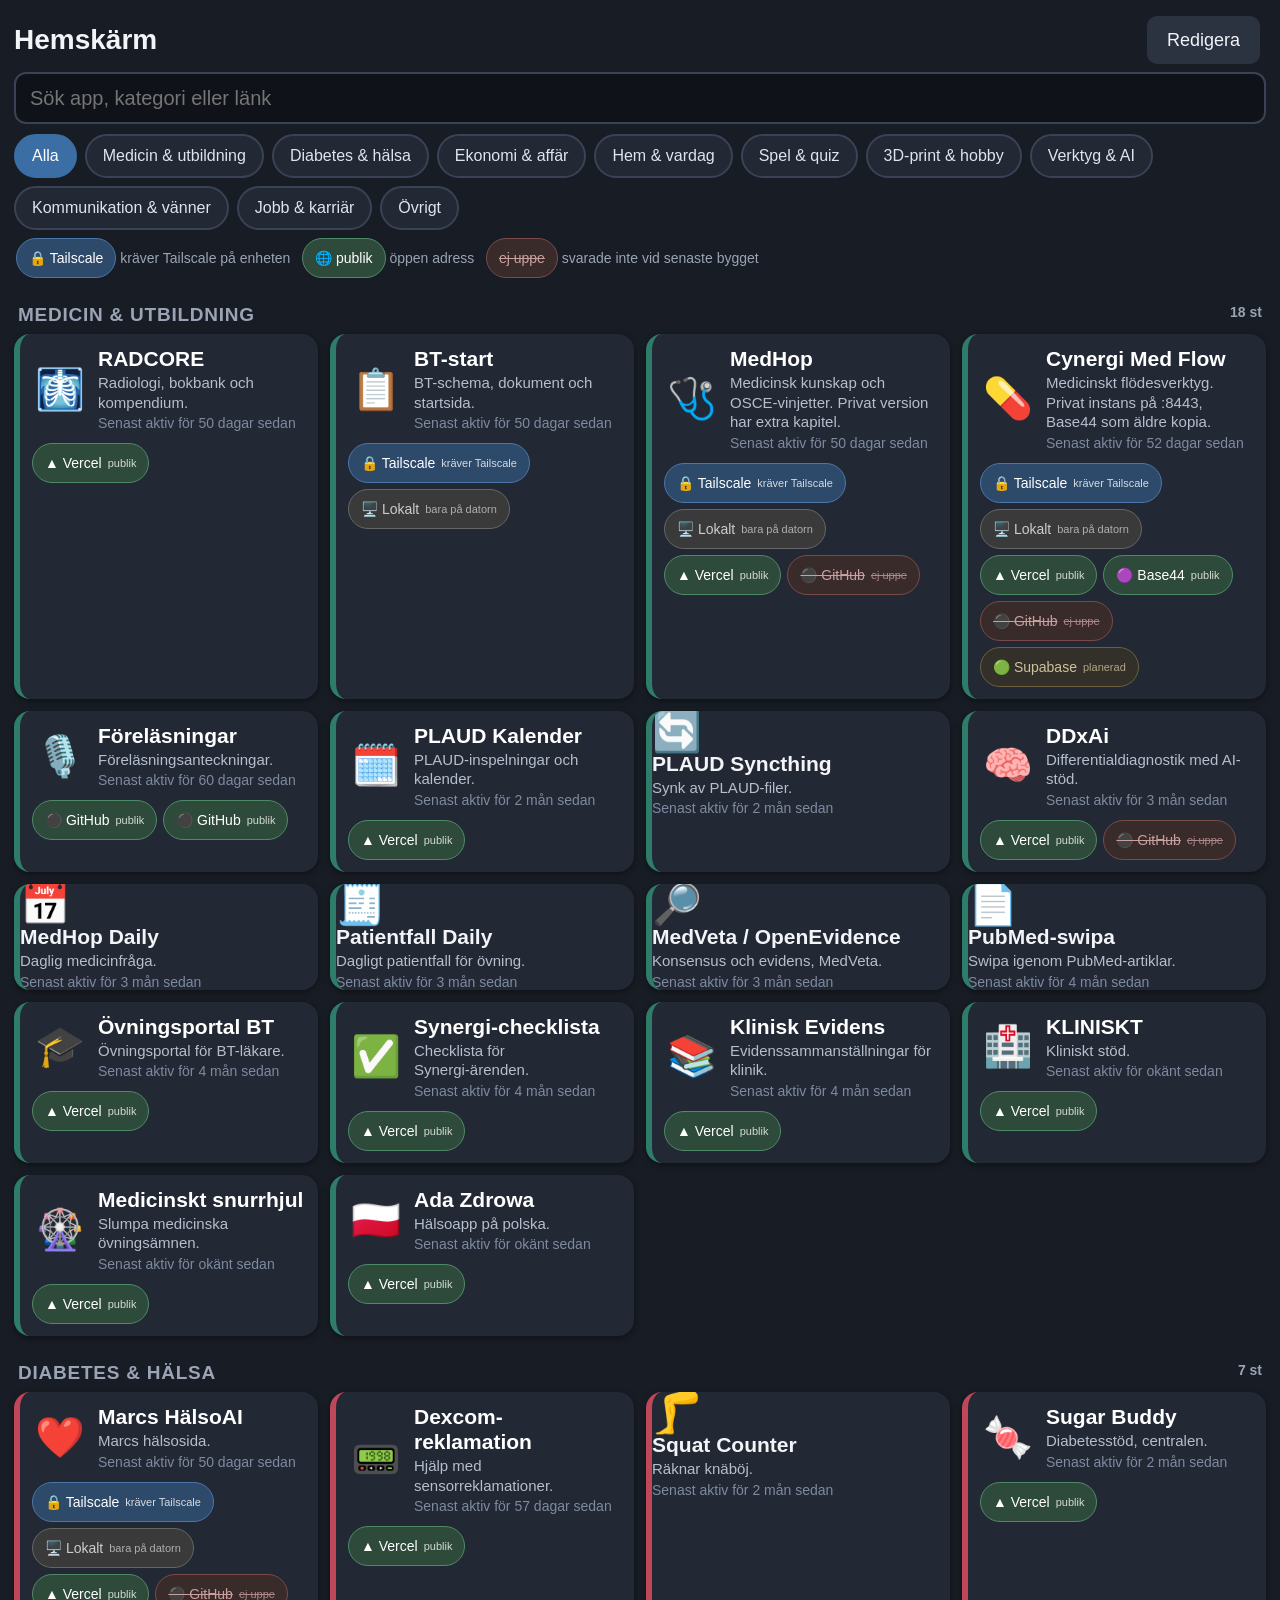
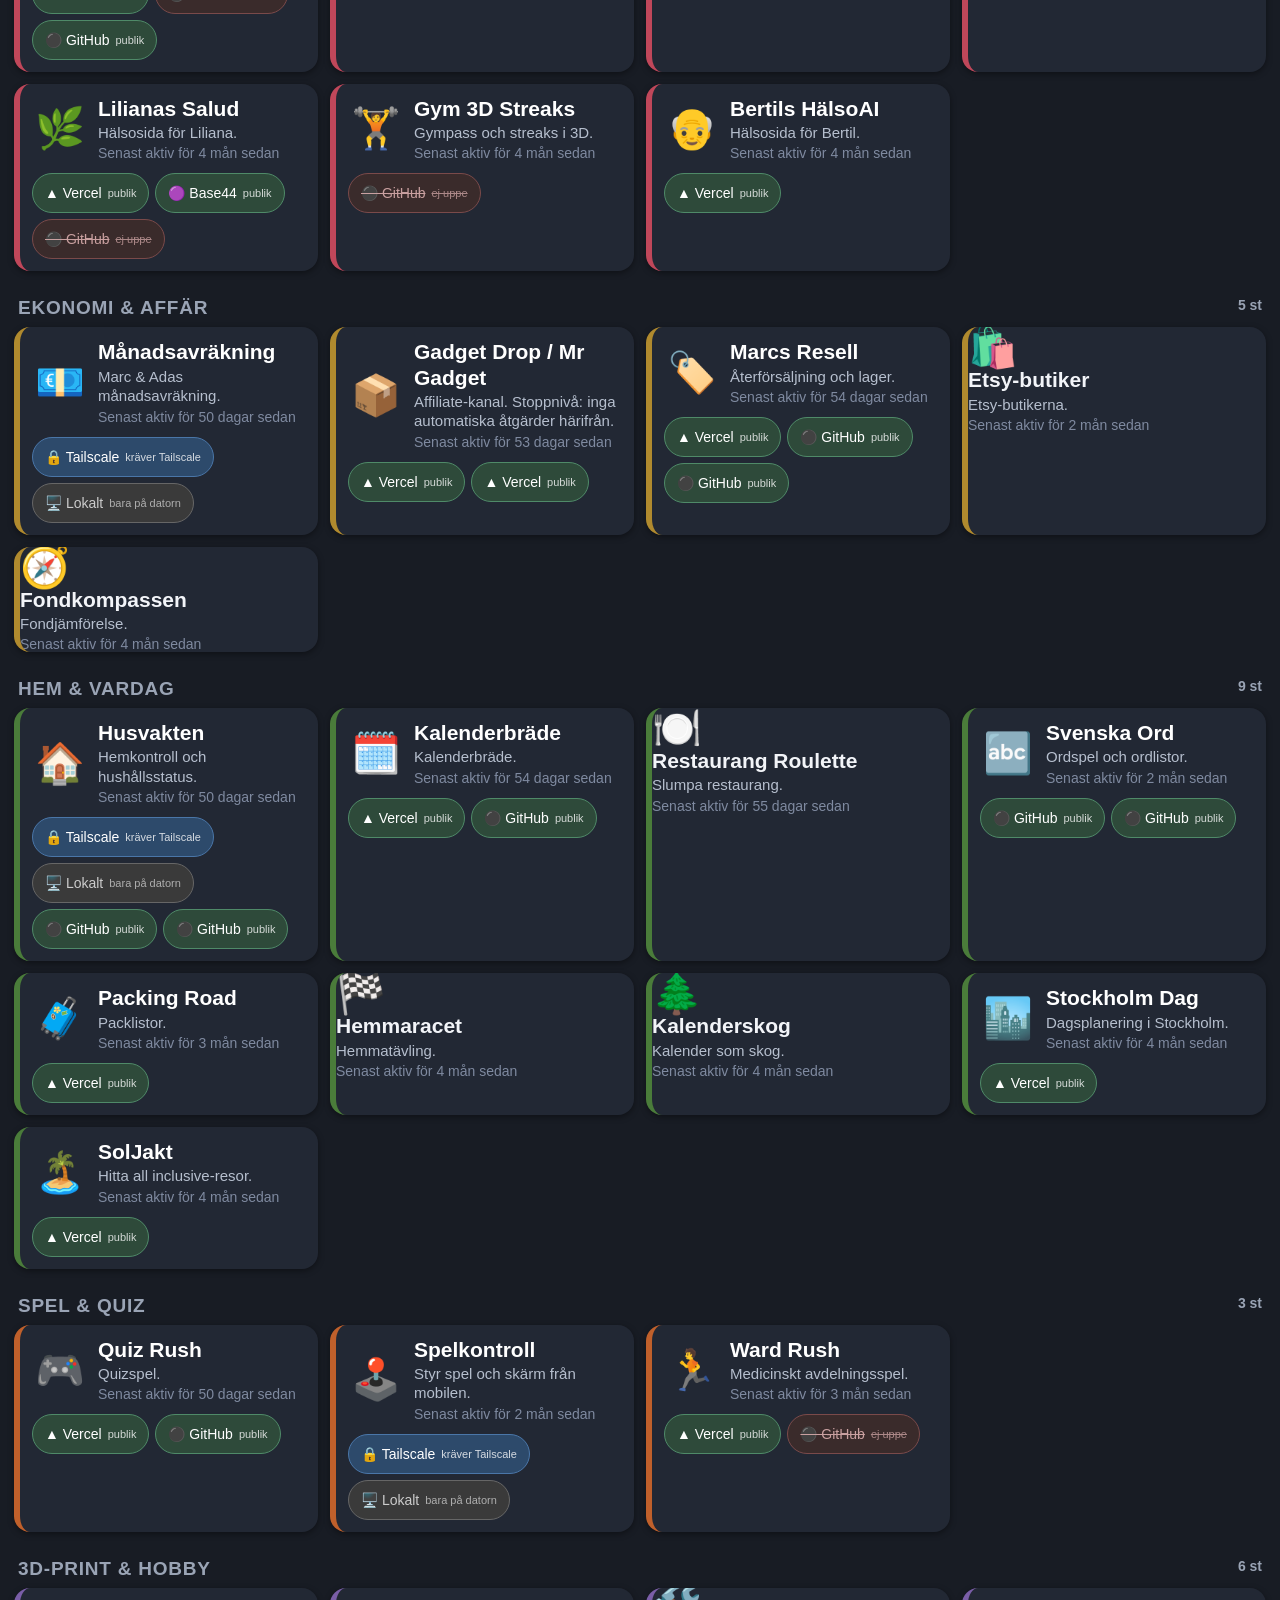
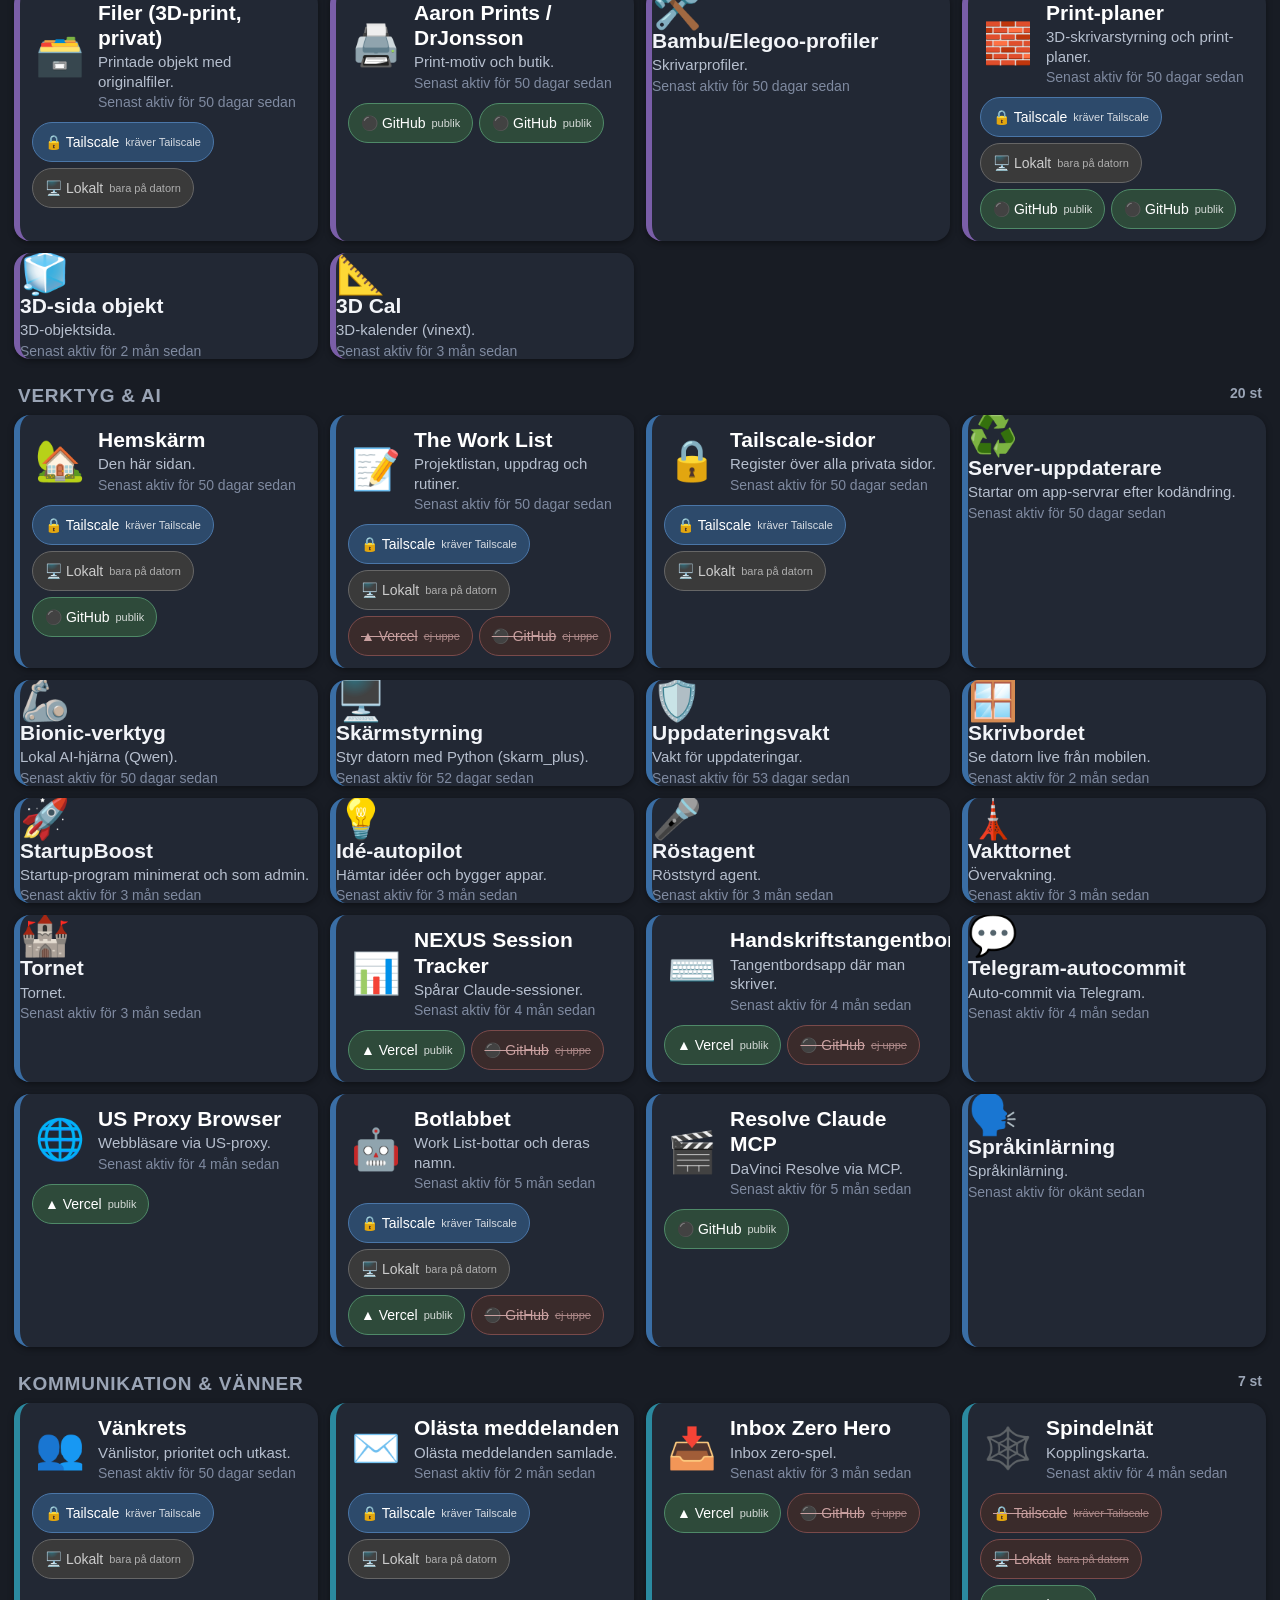
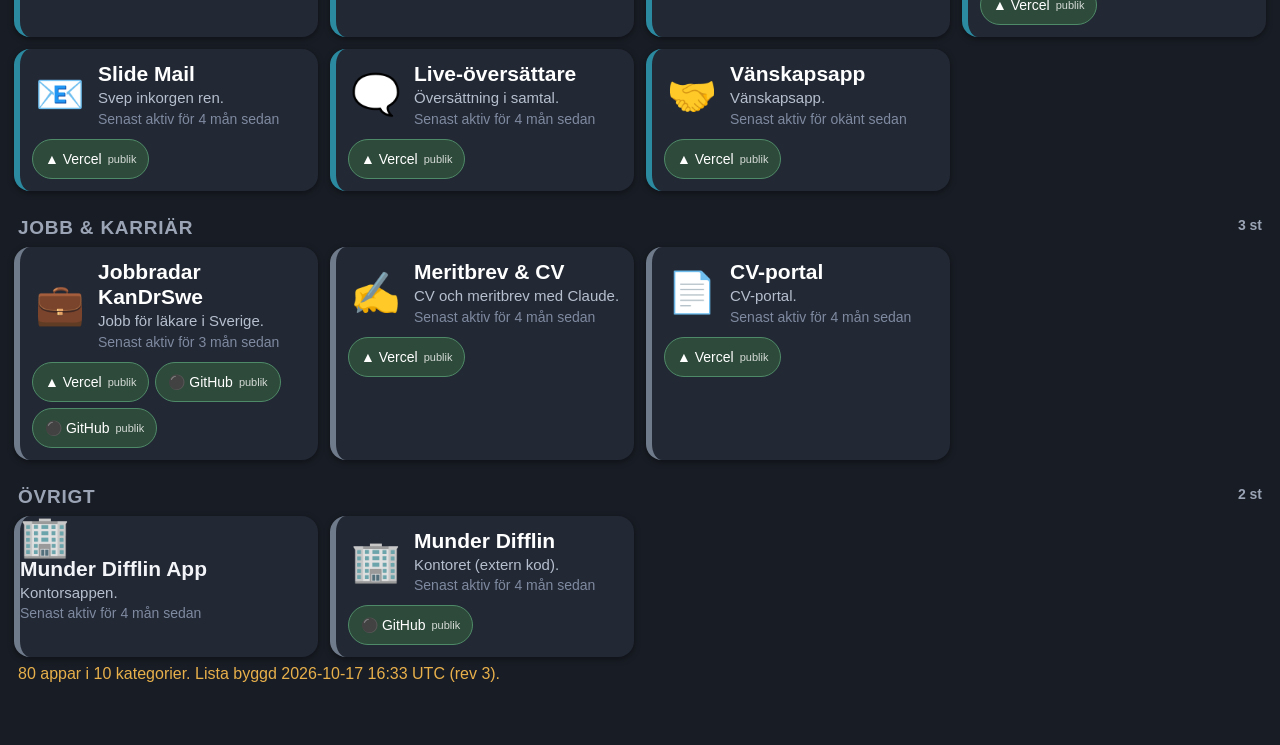
==== index.html @ 3b4d803b "Hemskarm: alla appar i kategorier, Senast anvanda, lankchips, generator tools/bygg-apps.mjs Co-Autho" ====
<!DOCTYPE html>
<html lang="sv">
<head>
<meta charset="utf-8">
<title>Hemskärm</title>
<meta name="viewport" content="width=device-width, initial-scale=1">
<meta name="apple-mobile-web-app-capable" content="yes">
<meta name="mobile-web-app-capable" content="yes">
<meta name="apple-mobile-web-app-status-bar-style" content="black">
<meta name="apple-mobile-web-app-title" content="Hemskärm">
<meta name="robots" content="noindex,nofollow">
<link rel="apple-touch-icon" href="apple-touch-icon.png">
<link rel="icon" href="apple-touch-icon.png">
<link rel="stylesheet" href="style.css?v=3">
</head>
<body>
<noscript><p class="msg">JavaScript krävs.</p></noscript>

<div id="home" class="vy">
  <div class="topp">
    <h1 id="rubrik">Hemskärm</h1>
    <a href="#" id="editbtn" class="liten">Redigera</a>
  </div>
  <div class="verktyg">
    <input id="sok" type="search" placeholder="Sök app, kategori eller länk" autocomplete="off" autocapitalize="off" autocorrect="off">
    <div id="filter" class="filter"></div>
    <p class="forklaring"><span class="chip ts">🔒 Tailscale</span> kräver Tailscale på enheten &nbsp; <span class="chip pub">🌐 publik</span> öppen adress &nbsp; <span class="chip dod">ej uppe</span> svarade inte vid senaste bygget</p>
  </div>
  <div id="grid"></div>
  <p id="stampel" class="msg"></p>
</div>

<div id="edit" class="vy" style="display:none">
  <div class="topp">
    <h1>Redigera</h1>
    <a href="#" id="donebtn" class="liten">Klar</a>
  </div>
  <p class="msg">Dina ändringar läggs ovanpå den genererade listan och försvinner inte när listan byggs om. Spara permanent: Visa JSON och skicka till Boss (apps.manuell.json).</p>
  <div id="editlist"></div>
  <div class="rad">
    <a href="#" id="addbtn" class="liten">+ Lägg till</a>
    <a href="#" id="exportbtn" class="liten">Visa JSON</a>
    <a href="#" id="resetbtn" class="liten">Återställ mina ändringar</a>
    <a href="#" id="logoutbtn" class="liten">Logga ut</a>
  </div>
  <textarea id="jsonbox" rows="10" style="display:none" readonly></textarea>
</div>

<script src="js/config.js?v=1"></script>
<script src="js/app.js?v=3"></script>
</body>
</html>
---- style.css ----
:root{color-scheme:dark}
html,body{margin:0;padding:0}
body{font-family:-apple-system,"Helvetica Neue",Helvetica,Arial,sans-serif;background:#181c24;color:#f2f4f8;-webkit-text-size-adjust:100%;-webkit-tap-highlight-color:rgba(255,255,255,.2)}
*{box-sizing:border-box}
.vy{padding:12px 14px 48px;max-width:1280px;margin:0 auto}
h1{font-size:28px;margin:8px 0;font-weight:bold}
.topp{display:flex;align-items:center;justify-content:space-between;gap:12px}
.liten{display:inline-flex;align-items:center;justify-content:center;min-height:48px;padding:0 20px;margin:4px 6px 4px 0;background:#2b3240;color:#f2f4f8;border-radius:10px;text-decoration:none;font-size:18px}
.rad{margin:16px 0}
.verktyg{margin:4px 0 8px}
#sok{display:block;width:100%;min-height:52px;font-size:20px;padding:8px 14px;border:2px solid #3a4356;border-radius:12px;background:#0f1218;color:#f2f4f8;-webkit-appearance:none;appearance:none}
.filter{display:flex;flex-wrap:wrap;gap:8px;margin:10px 0 6px}
.fknapp{min-height:44px;padding:0 16px;border-radius:22px;border:2px solid #3a4356;background:#222834;color:#dfe5ee;font-size:16px}
.fknapp.pa{background:#3a6ea5;border-color:#3a6ea5;color:#fff}
.forklaring{font-size:14px;color:#9aa4b5;margin:8px 2px}
h2{display:flex;justify-content:space-between;font-size:19px;margin:26px 4px 8px;color:#9aa4b5;text-transform:uppercase;letter-spacing:.04em}
h2 small{font-size:14px;text-transform:none;letter-spacing:0}
h2.ny{color:#e8b04b}
.rutnat{display:grid;grid-template-columns:repeat(auto-fill,minmax(300px,1fr));gap:12px}
.kort{display:flex;flex-direction:column;background:#222834;border-radius:16px;border-left:6px solid var(--c,#3a6ea5);box-shadow:0 2px 6px rgba(0,0,0,.4);overflow:hidden}
.kort a.hu{display:flex;align-items:center;gap:12px;min-height:88px;padding:12px 14px;color:#fff;text-decoration:none}
.kort a.hu:active{background:#2e3646}
.kort .ic{font-size:40px;line-height:1;flex:0 0 52px;text-align:center}
.kort .tx{flex:1;min-width:0}
.kort .nm{display:block;font-size:21px;font-weight:bold;line-height:1.2}
.kort .bs{display:block;font-size:15px;color:#b6bfce;margin-top:2px;line-height:1.3}
.kort .tid{display:block;font-size:14px;color:#e8b04b;margin-top:3px}
.kort.gammal .tid{color:#7f8aa0}
.kort.utan a.hu{opacity:.75}
.chips{display:flex;flex-wrap:wrap;gap:6px;padding:0 12px 12px}
.chip{display:inline-flex;align-items:center;min-height:40px;padding:0 12px;border-radius:20px;font-size:14px;text-decoration:none;color:#fff;border:1px solid transparent;white-space:nowrap}
.chip.ts{background:#2d4a6b;border-color:#4a76a8}
.chip.pub{background:#2e4a3a;border-color:#4f8a68}
.chip.lok{background:#3a3a3a;border-color:#666;color:#ccc}
.chip.dod{background:#3a2b2b;border-color:#7a4a4a;color:#c9a0a0;text-decoration:line-through}
.chip.plan{background:#33302a;border-color:#6b6040;color:#cfc29a;pointer-events:none}
.chip small{font-size:11px;margin-left:6px;opacity:.8;text-decoration:none;display:inline-block}
.msg{min-height:24px;color:#e8b04b;font-size:16px;margin:8px 4px}
.ed{background:#222834;border-radius:12px;padding:10px;margin:8px 0;display:flex;flex-wrap:wrap;gap:8px;align-items:center}
.ed input[type=text],.ed input[type=url],.ed select{min-height:48px;font-size:16px;padding:4px 8px;border:2px solid #3a4356;border-radius:8px;background:#0f1218;color:#f2f4f8;min-width:0}
.ed .f1{flex:2 1 160px}.ed .f2{flex:0 0 64px;text-align:center}.ed .f3{flex:3 1 220px}.ed .f4{flex:1 1 150px}
.ed label{display:inline-flex;align-items:center;gap:6px;font-size:16px;min-height:48px}
.ed .liten{margin:0}.ed .del{background:#7a2c2c}
textarea{display:block;width:100%;font-size:13px;font-family:Menlo,Consolas,monospace;margin-top:10px;background:#0f1218;color:#f2f4f8;border:2px solid #3a4356;border-radius:10px;padding:8px}
@media (max-width:520px){.rutnat{grid-template-columns:1fr}.kort .nm{font-size:20px}h1{font-size:24px}}
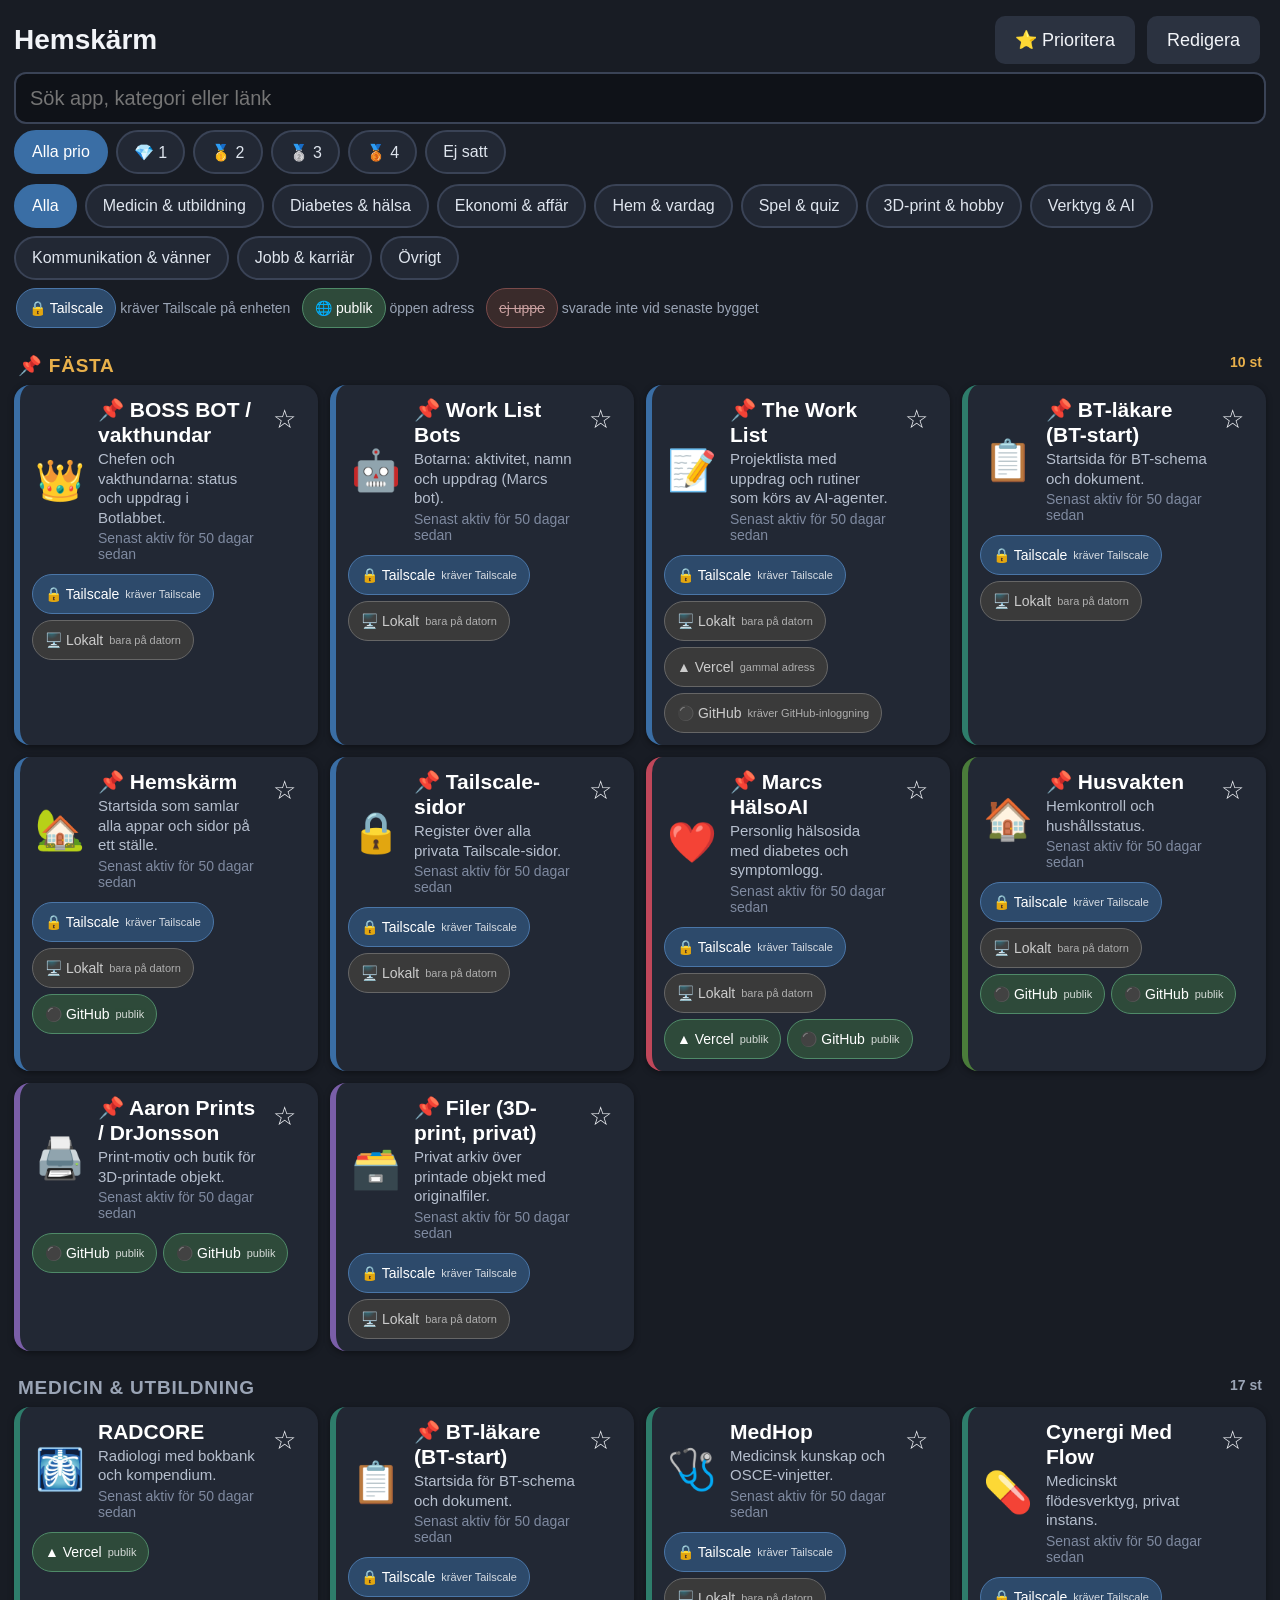
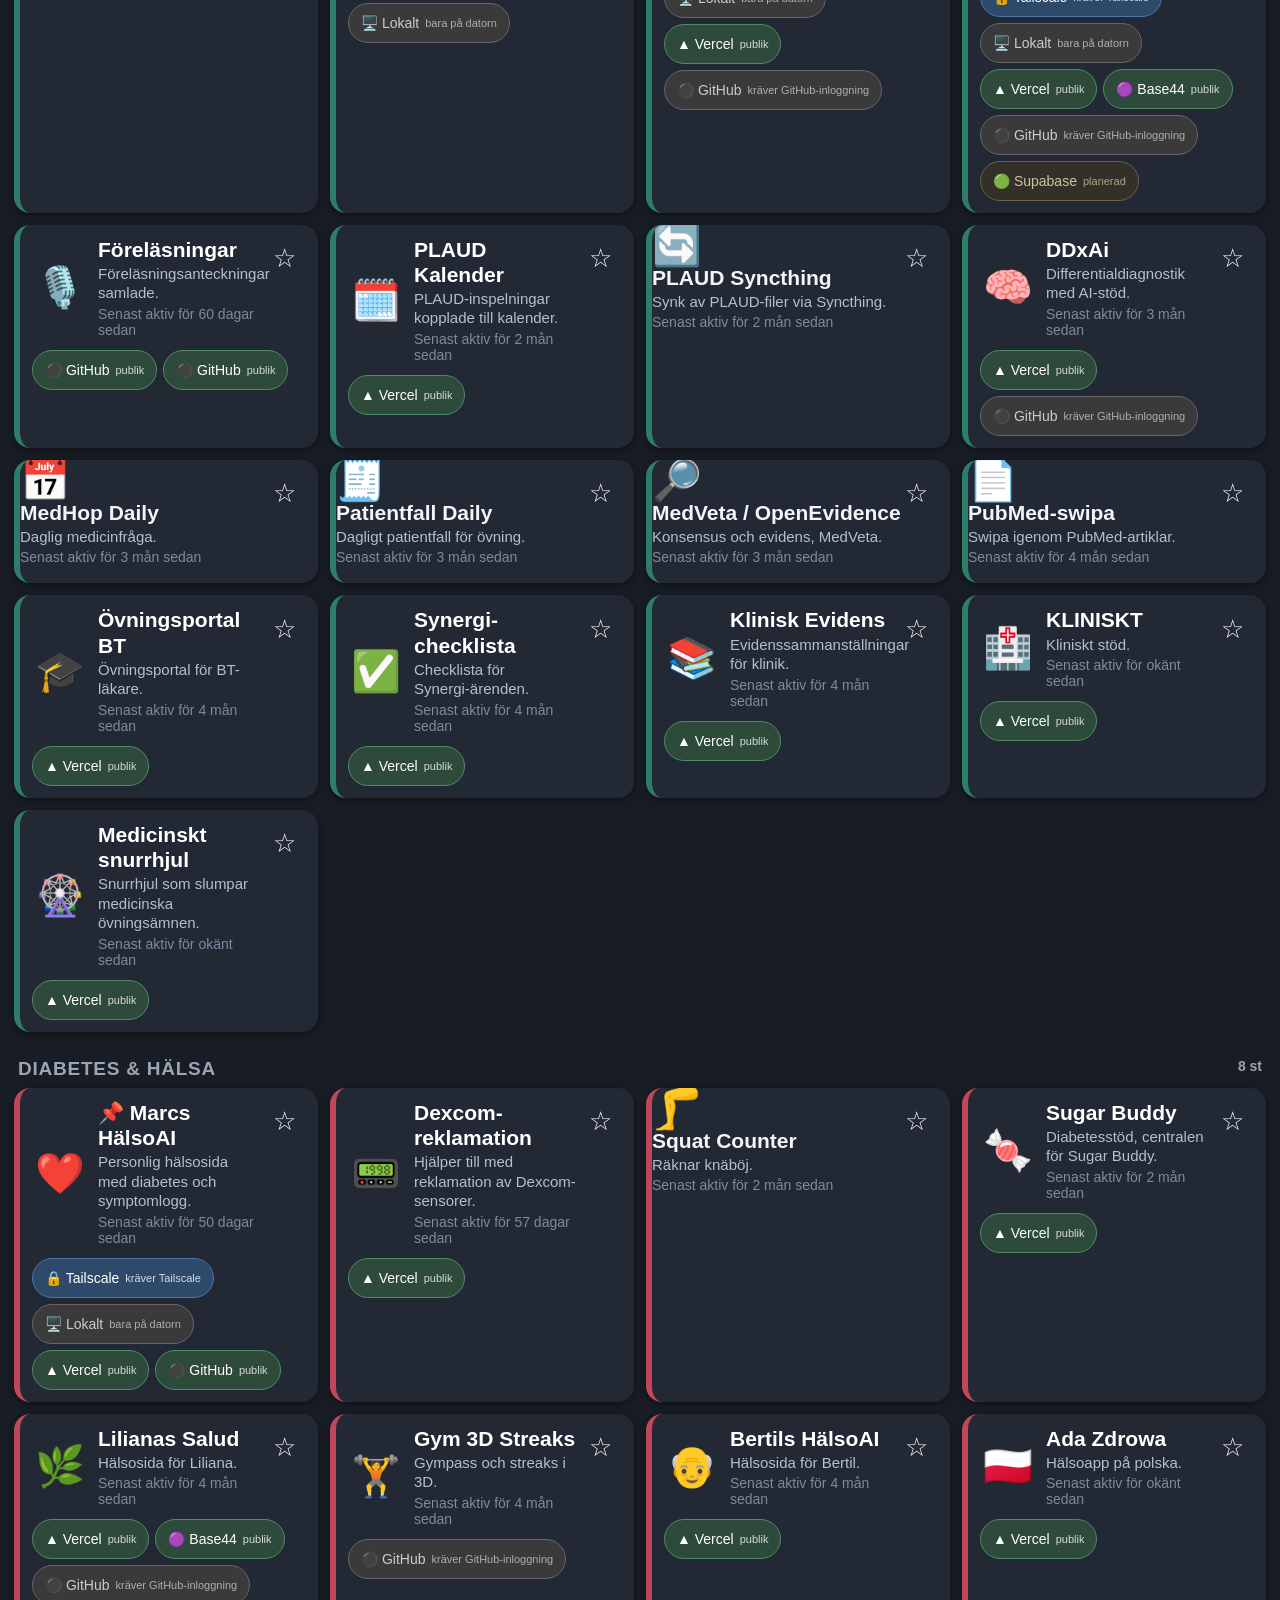
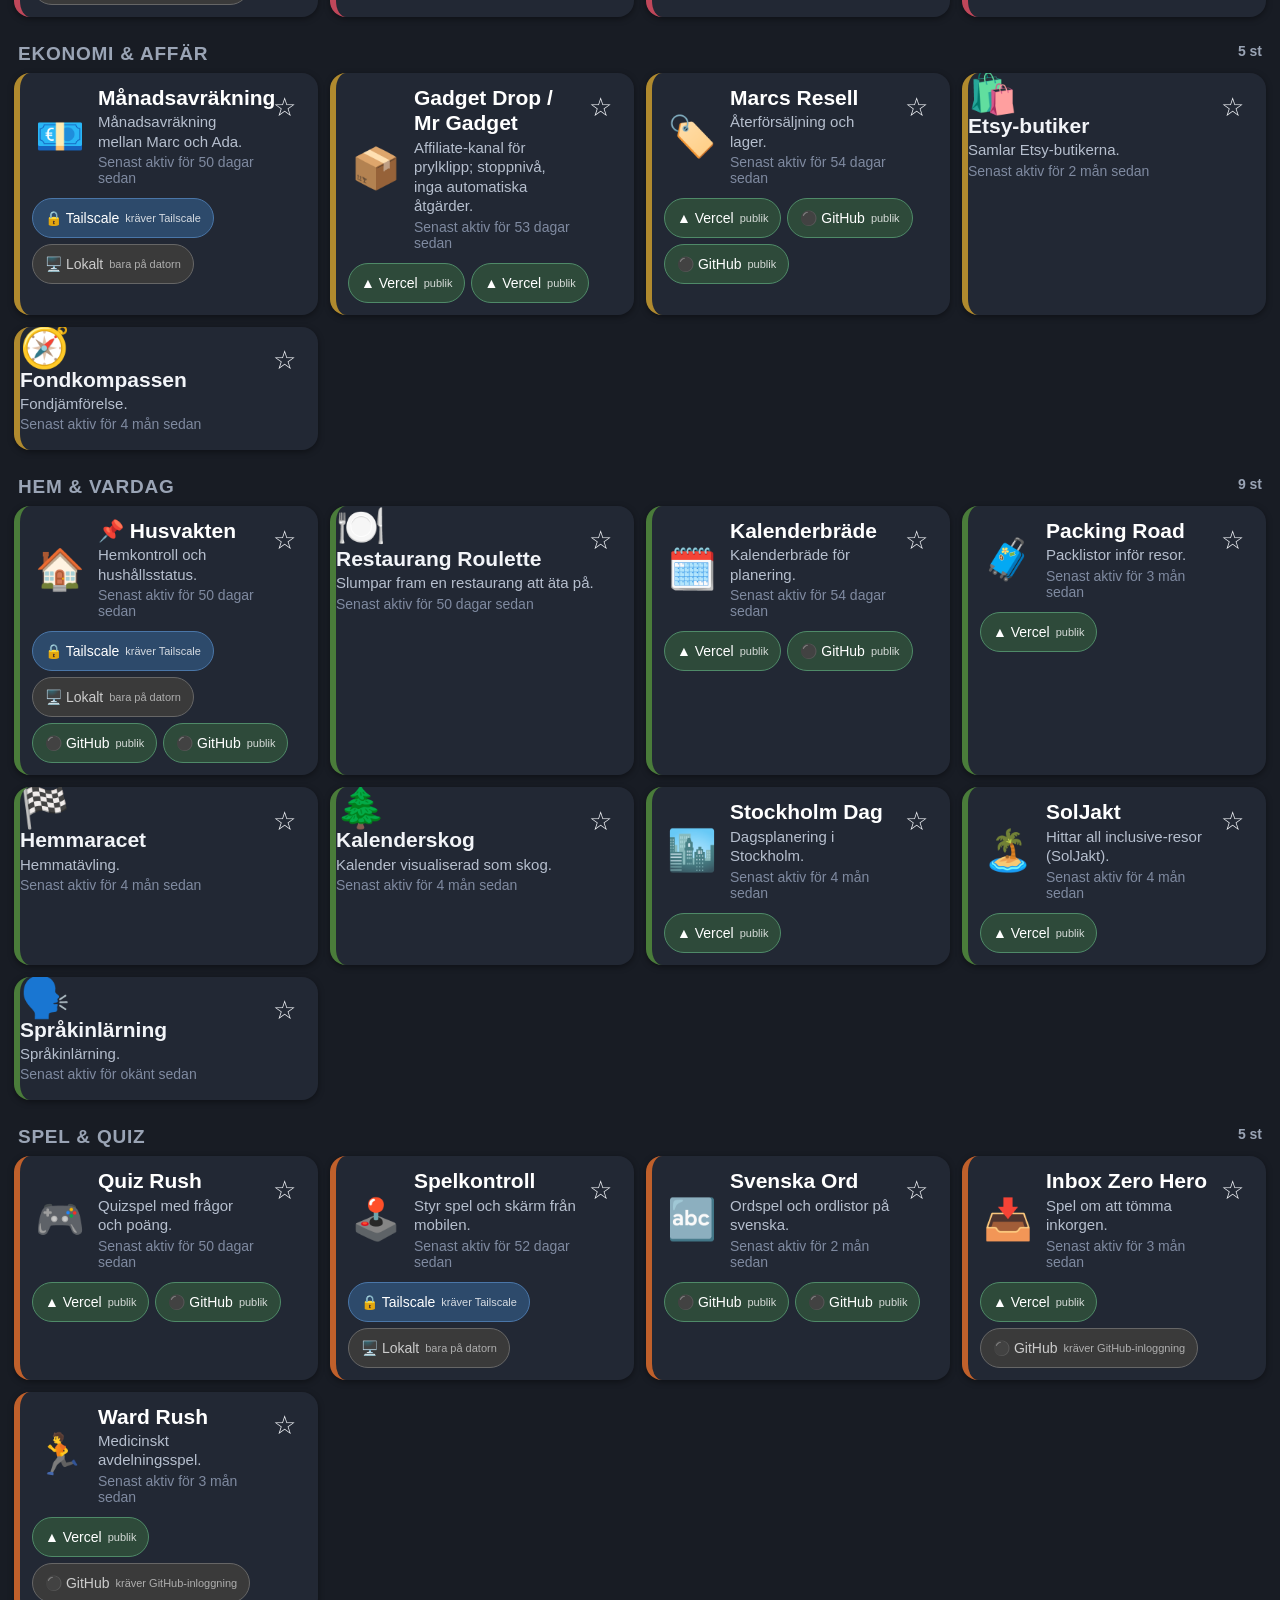
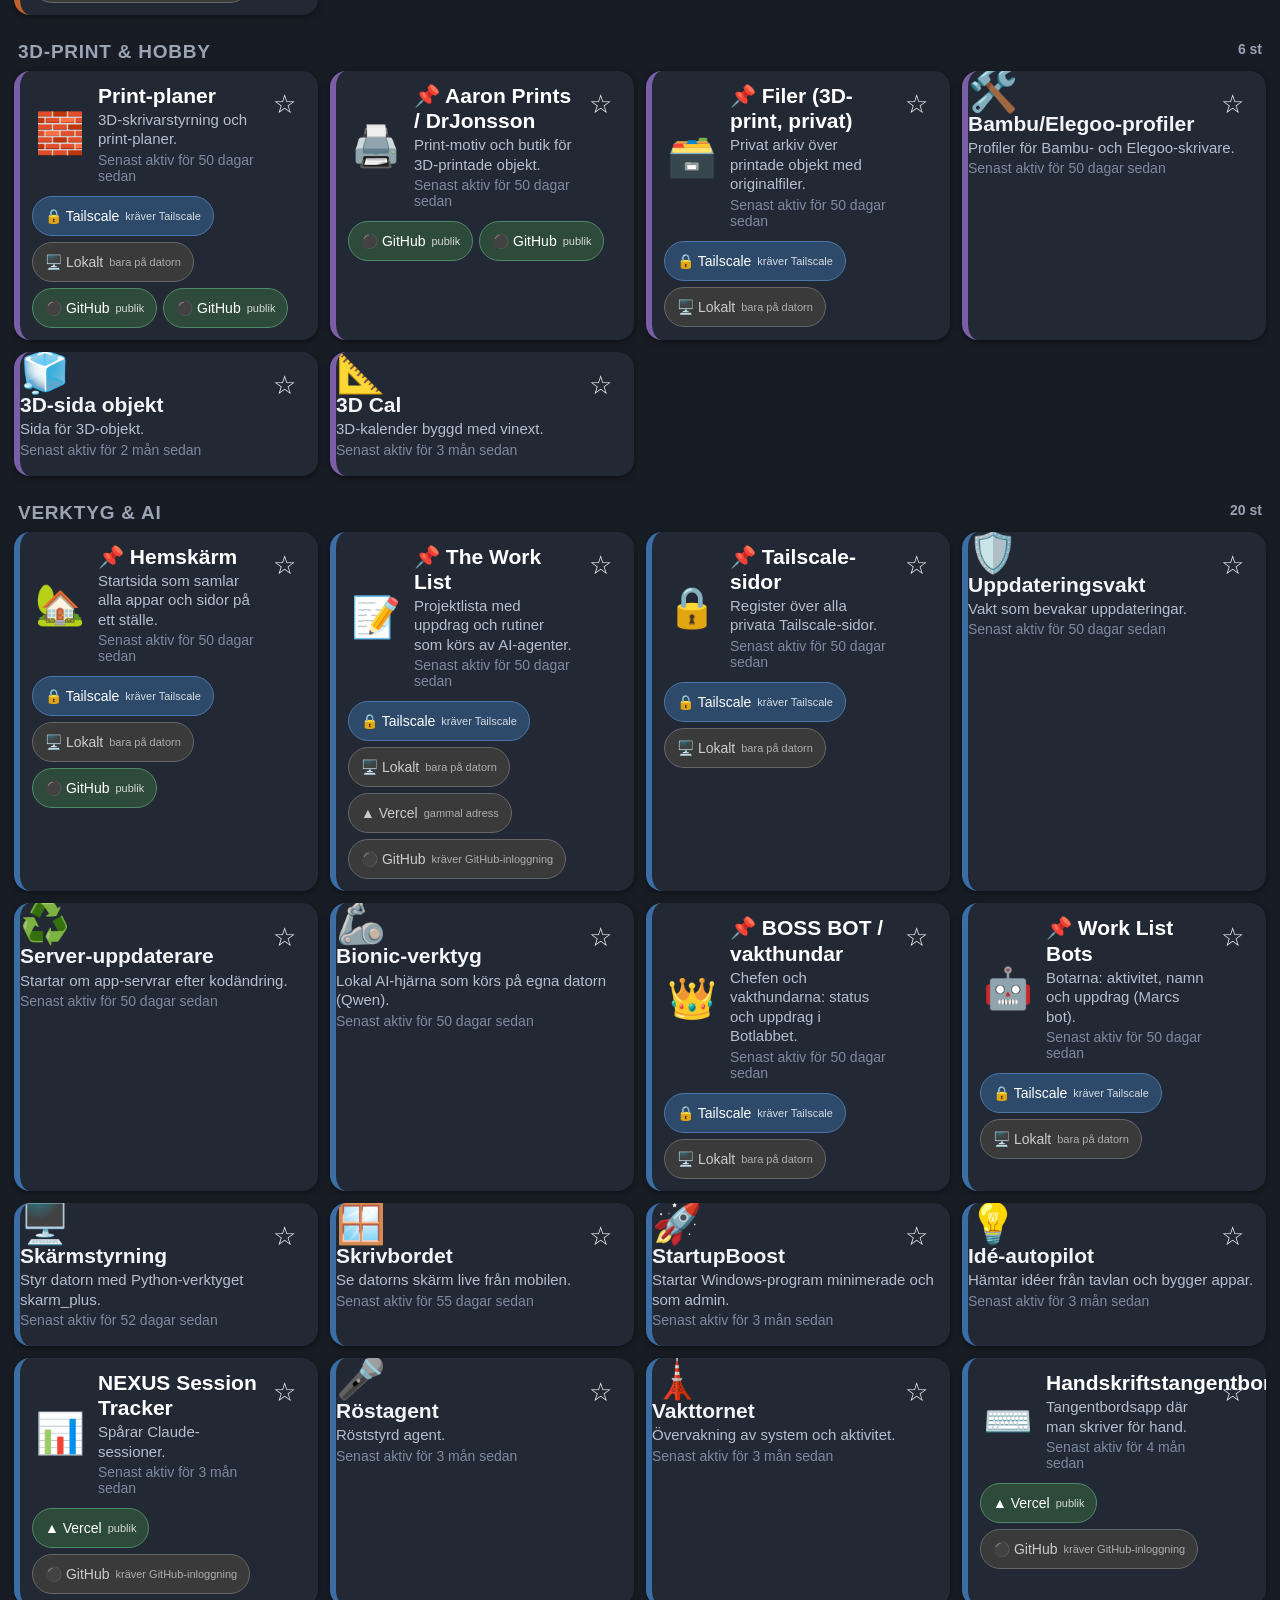
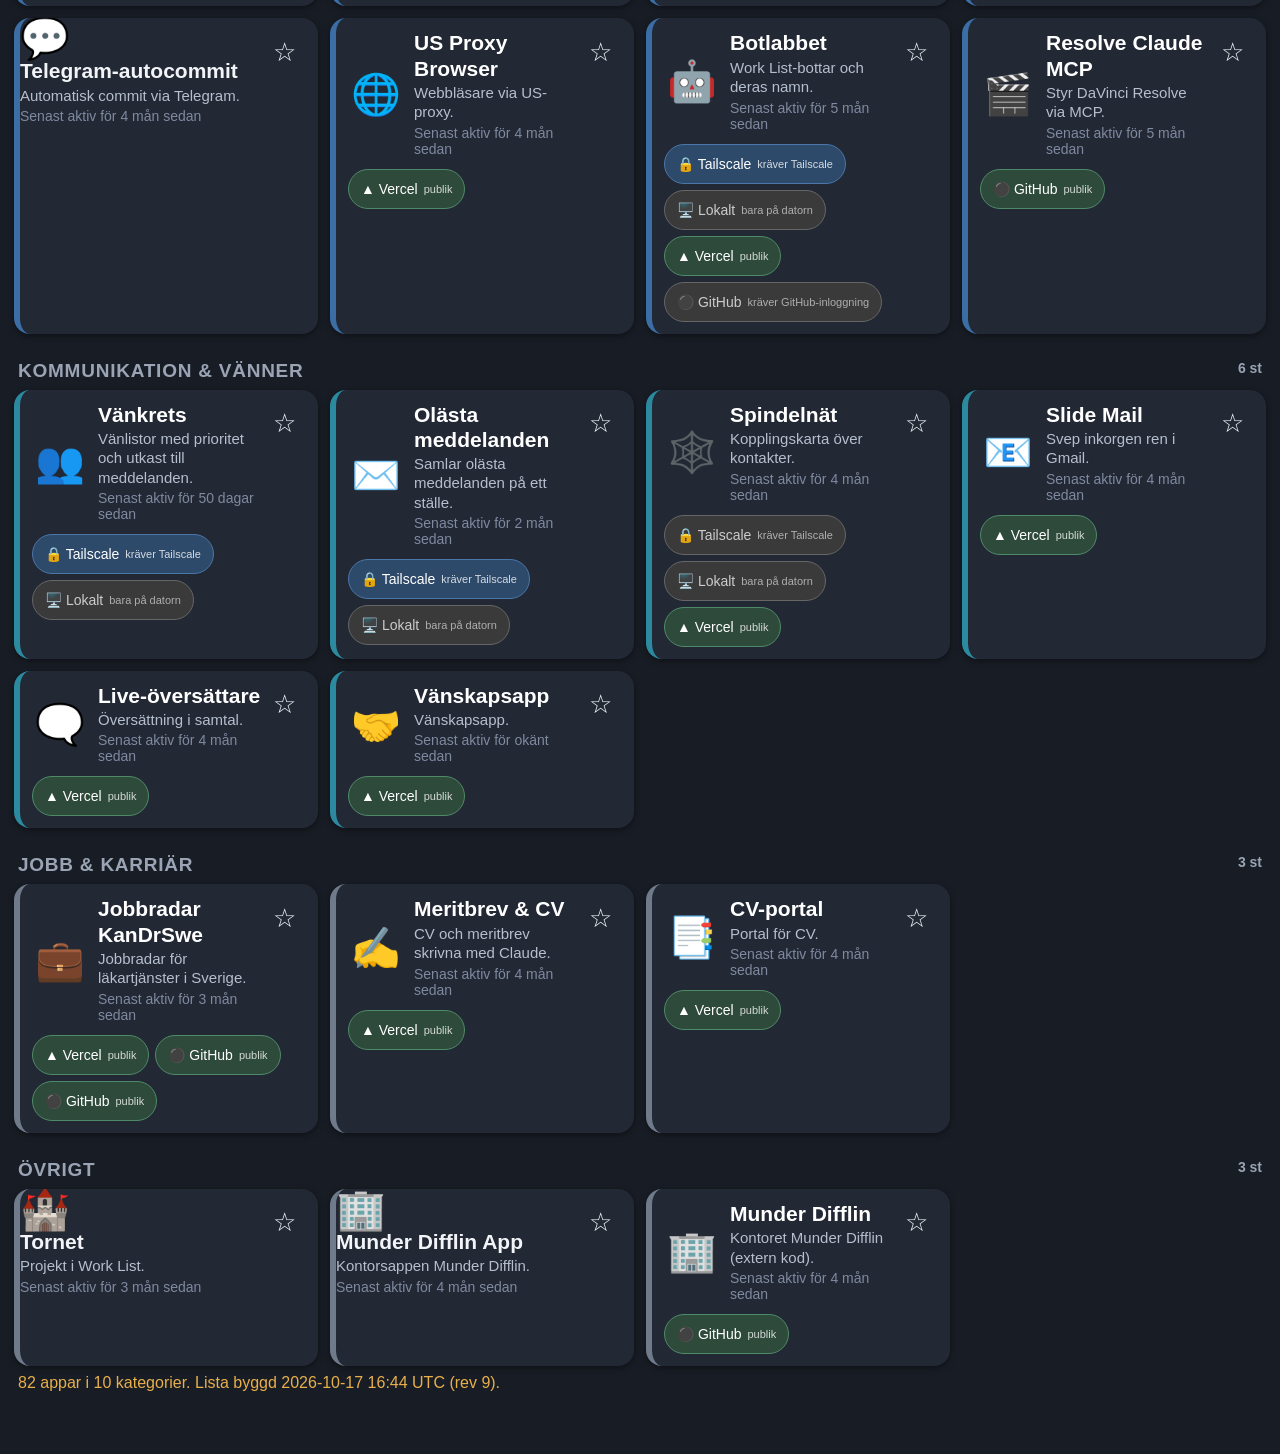
==== commit 3c3179a6: "Hemskarm: prio 1-4 (server-API, Prioritera-vy, filter, prio-meny), redigering ordning/lankar, Work L" ====
--- a/index.html
+++ b/index.html
@@ -12,6 +12,31 @@
 <link rel="apple-touch-icon" href="apple-touch-icon.png">
 <link rel="icon" href="apple-touch-icon.png">
 <link rel="stylesheet" href="style.css?v=3">
+<style>
+.topp .kn{display:flex;gap:6px;flex-wrap:wrap;justify-content:flex-end}
+.pfilter{display:flex;flex-wrap:wrap;gap:8px;margin:6px 0}
+.pb{display:inline-flex;align-items:center;justify-content:center;min-width:56px;min-height:56px;margin:0;padding:0 6px;border:0;border-radius:12px;background:#2b3240;color:#f2f4f8;font-size:26px;cursor:pointer;-webkit-appearance:none;appearance:none}
+.kort .hu{position:relative}
+.kort .pb{flex:0 0 56px;margin-right:10px;margin-top:10px;align-self:flex-start;position:absolute;right:0;top:0;background:transparent;font-size:24px;min-width:56px}
+.kort .hu .tx{padding-right:44px}
+.pcount{display:flex;flex-wrap:wrap;gap:10px;margin:6px 0 10px;font-size:17px}
+.pcount span{background:#222834;border-radius:20px;padding:8px 14px}
+.prad{display:flex;flex-wrap:wrap;align-items:center;gap:8px;background:#222834;border-radius:14px;padding:10px 12px;margin:8px 0}
+.prad .pn{flex:1 1 220px;min-width:0;font-size:20px;font-weight:bold}
+.prad .pn small{display:block;font-size:13px;font-weight:normal;color:#9aa4b5}
+.prad .pk{display:flex;gap:6px;flex-wrap:wrap}
+.prad .pb{min-width:64px;min-height:64px;font-size:24px}
+.prad .pb.pa{background:#3a6ea5;outline:3px solid #e8b04b}
+.prad .pb.ing{font-size:15px;min-width:72px}
+#pvsel{display:block;width:100%;min-height:48px;font-size:18px;padding:6px 10px;margin:8px 0;border:2px solid #3a4356;border-radius:10px;background:#0f1218;color:#f2f4f8}
+.kort .pb{min-width:48px;min-height:48px;font-size:26px;z-index:2}
+.pmeny{position:fixed;left:0;right:0;top:0;bottom:0;background:rgba(0,0,0,.6);z-index:50;display:flex;align-items:flex-end;justify-content:center}
+.psheet{width:100%;max-width:560px;background:#222834;border-radius:20px 20px 0 0;padding:14px 14px 28px}
+.psheet .ptit{font-size:18px;color:#9aa4b5;margin:4px 6px 10px}
+.pval{display:block;width:100%;min-height:68px;margin:8px 0;border:0;border-radius:14px;background:#2b3240;color:#f2f4f8;font-size:24px;text-align:left;padding:0 18px;-webkit-appearance:none;appearance:none}
+.pval.pa{background:#3a6ea5;outline:3px solid #e8b04b}
+.pval.avbryt{background:#3a2b2b;text-align:center;font-size:20px;min-height:56px}
+</style>
 </head>
 <body>
 <noscript><p class="msg">JavaScript krävs.</p></noscript>
@@ -19,10 +44,11 @@
 <div id="home" class="vy">
   <div class="topp">
     <h1 id="rubrik">Hemskärm</h1>
-    <a href="#" id="editbtn" class="liten">Redigera</a>
+    <div class="kn"><a href="#" id="priobtn" class="liten">⭐ Prioritera</a><a href="#" id="editbtn" class="liten">Redigera</a></div>
   </div>
   <div class="verktyg">
     <input id="sok" type="search" placeholder="Sök app, kategori eller länk" autocomplete="off" autocapitalize="off" autocorrect="off">
+    <div id="pfilter" class="pfilter"></div>
     <div id="filter" class="filter"></div>
     <p class="forklaring"><span class="chip ts">🔒 Tailscale</span> kräver Tailscale på enheten &nbsp; <span class="chip pub">🌐 publik</span> öppen adress &nbsp; <span class="chip dod">ej uppe</span> svarade inte vid senaste bygget</p>
   </div>
@@ -30,12 +56,24 @@
   <p id="stampel" class="msg"></p>
 </div>
 
+<div id="prio" class="vy" style="display:none">
+  <div class="topp">
+    <h1>Prioritera</h1>
+    <a href="#" id="pdonebtn" class="liten">Klar</a>
+  </div>
+  <p class="msg">Tryck 💎 1, 🥇 2, 🥈 3 eller 🥉 4 på varje app. Sparas på servern och följer med mellan iPad, dator och telefon.</p>
+  <div id="pcount" class="pcount"></div>
+  <input id="psok" type="search" placeholder="Sök app" autocomplete="off" autocapitalize="off" autocorrect="off" style="display:block;width:100%;min-height:52px;font-size:20px;padding:8px 14px;border:2px solid #3a4356;border-radius:12px;background:#0f1218;color:#f2f4f8">
+  <select id="pvsel"></select>
+  <div id="plist"></div>
+</div>
+
 <div id="edit" class="vy" style="display:none">
   <div class="topp">
     <h1>Redigera</h1>
     <a href="#" id="donebtn" class="liten">Klar</a>
   </div>
-  <p class="msg">Dina ändringar läggs ovanpå den genererade listan och försvinner inte när listan byggs om. Spara permanent: Visa JSON och skicka till Boss (apps.manuell.json).</p>
+  <p class="msg">Dina ändringar läggs ovanpå den genererade listan och försvinner inte när listan byggs om. Lokala ändringar på den här enheten vinner över nya värden i apps.json. Spara permanent: Visa JSON och skicka till Boss (apps.manuell.json).</p>
   <div id="editlist"></div>
   <div class="rad">
     <a href="#" id="addbtn" class="liten">+ Lägg till</a>
@@ -47,6 +85,6 @@
 </div>
 
 <script src="js/config.js?v=1"></script>
-<script src="js/app.js?v=3"></script>
+<script src="js/app.js?v=5"></script>
 </body>
 </html>
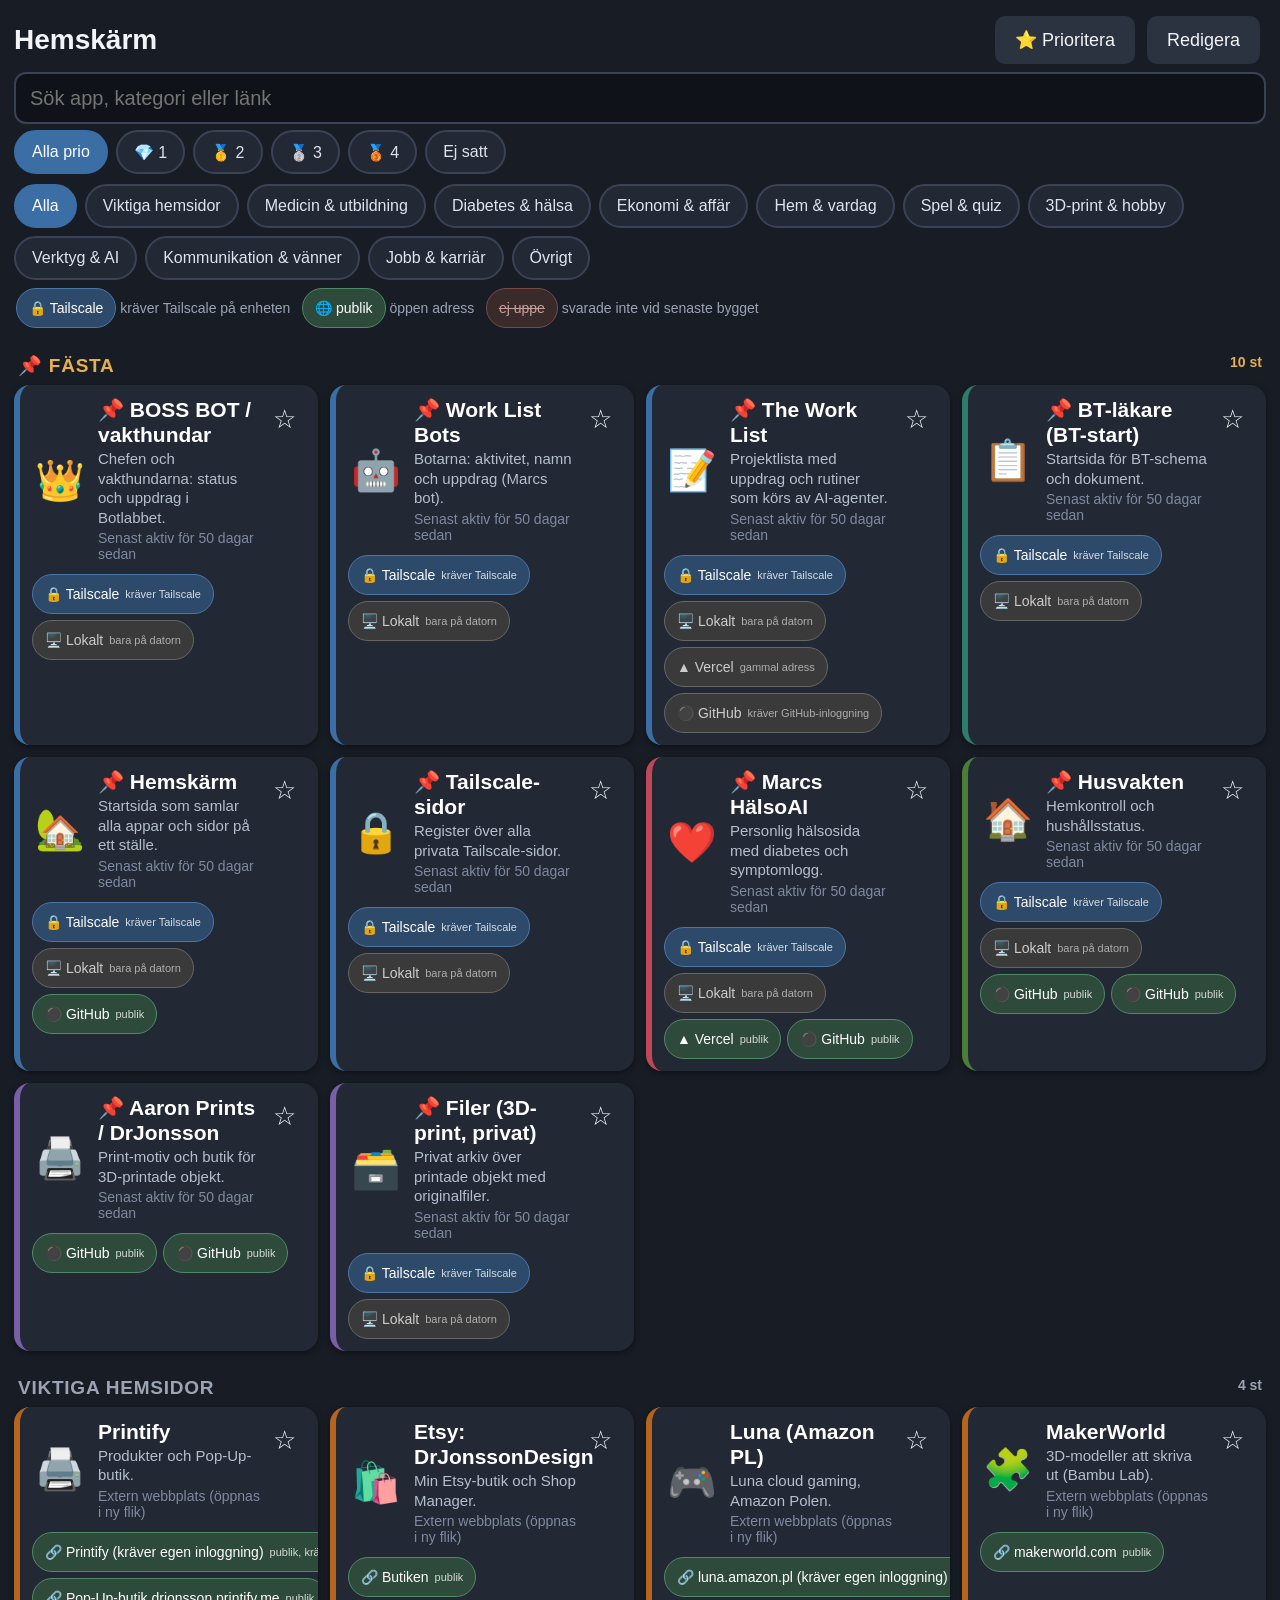
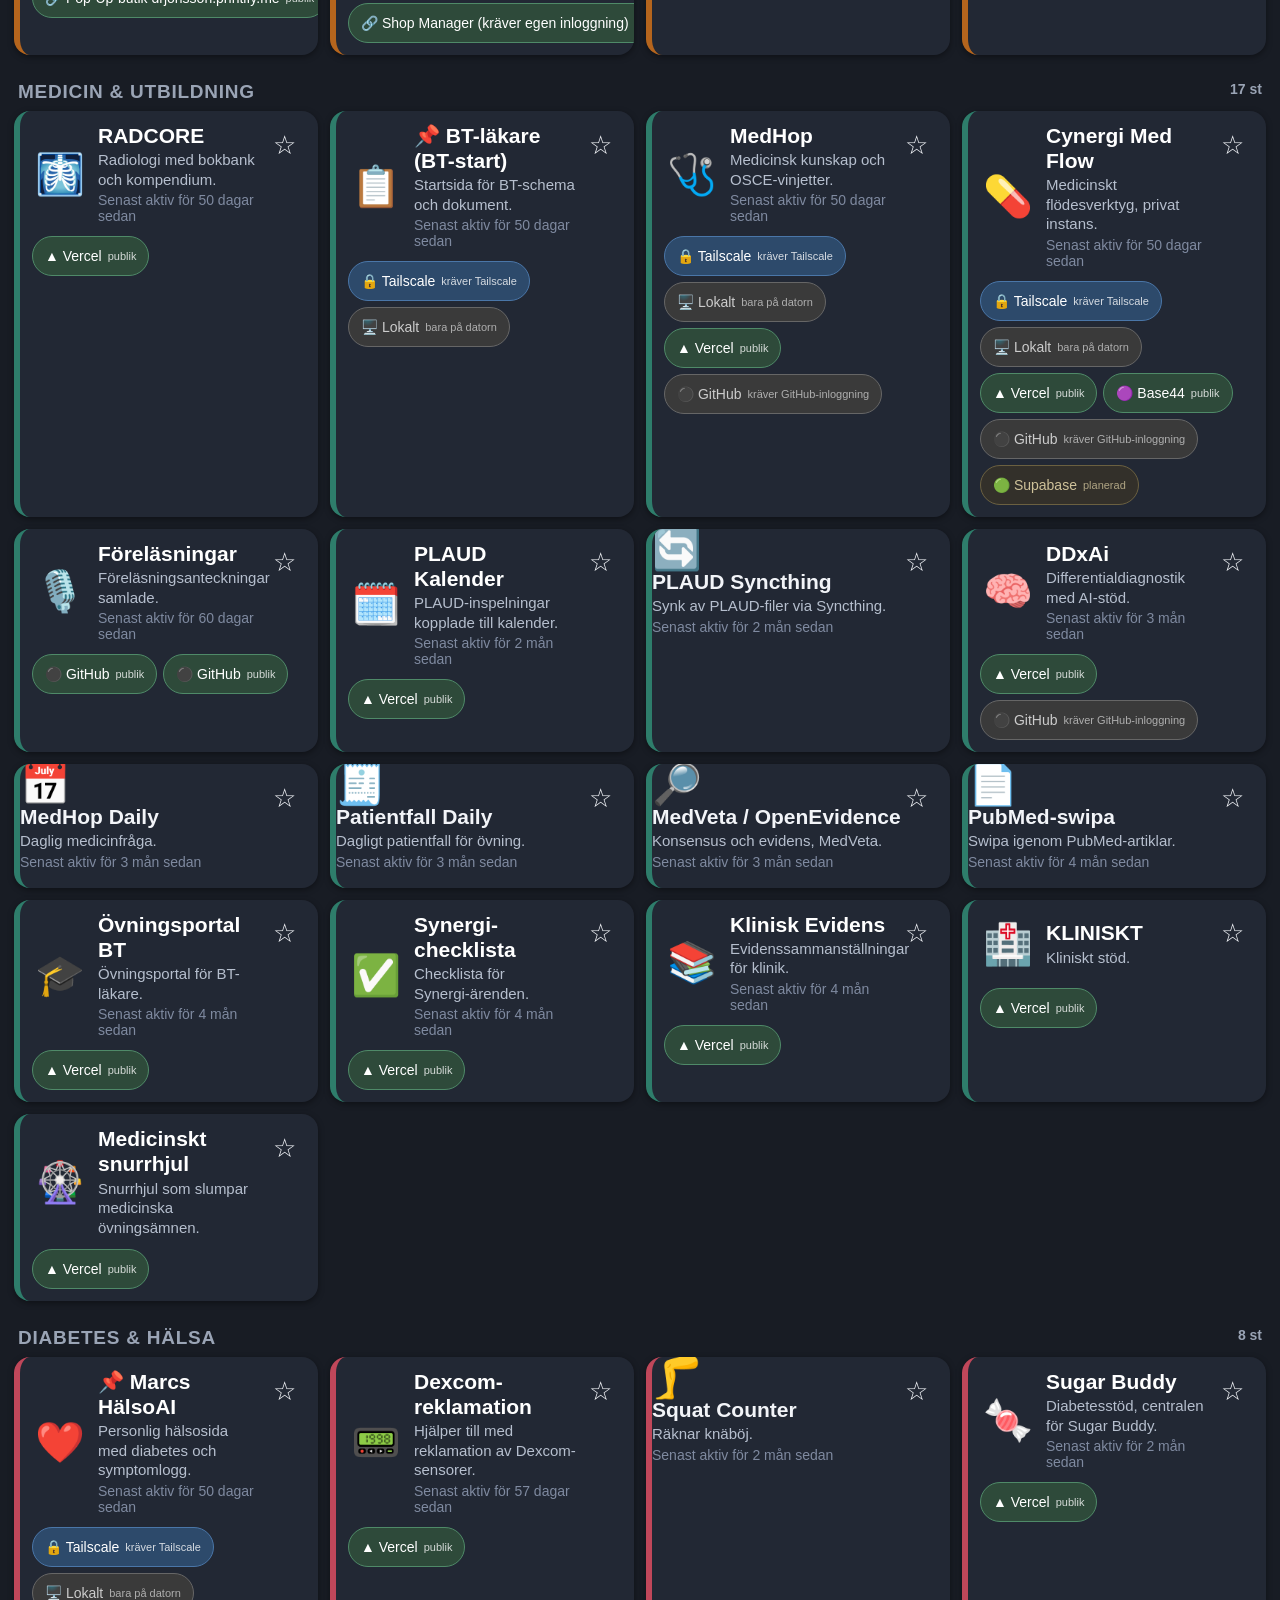
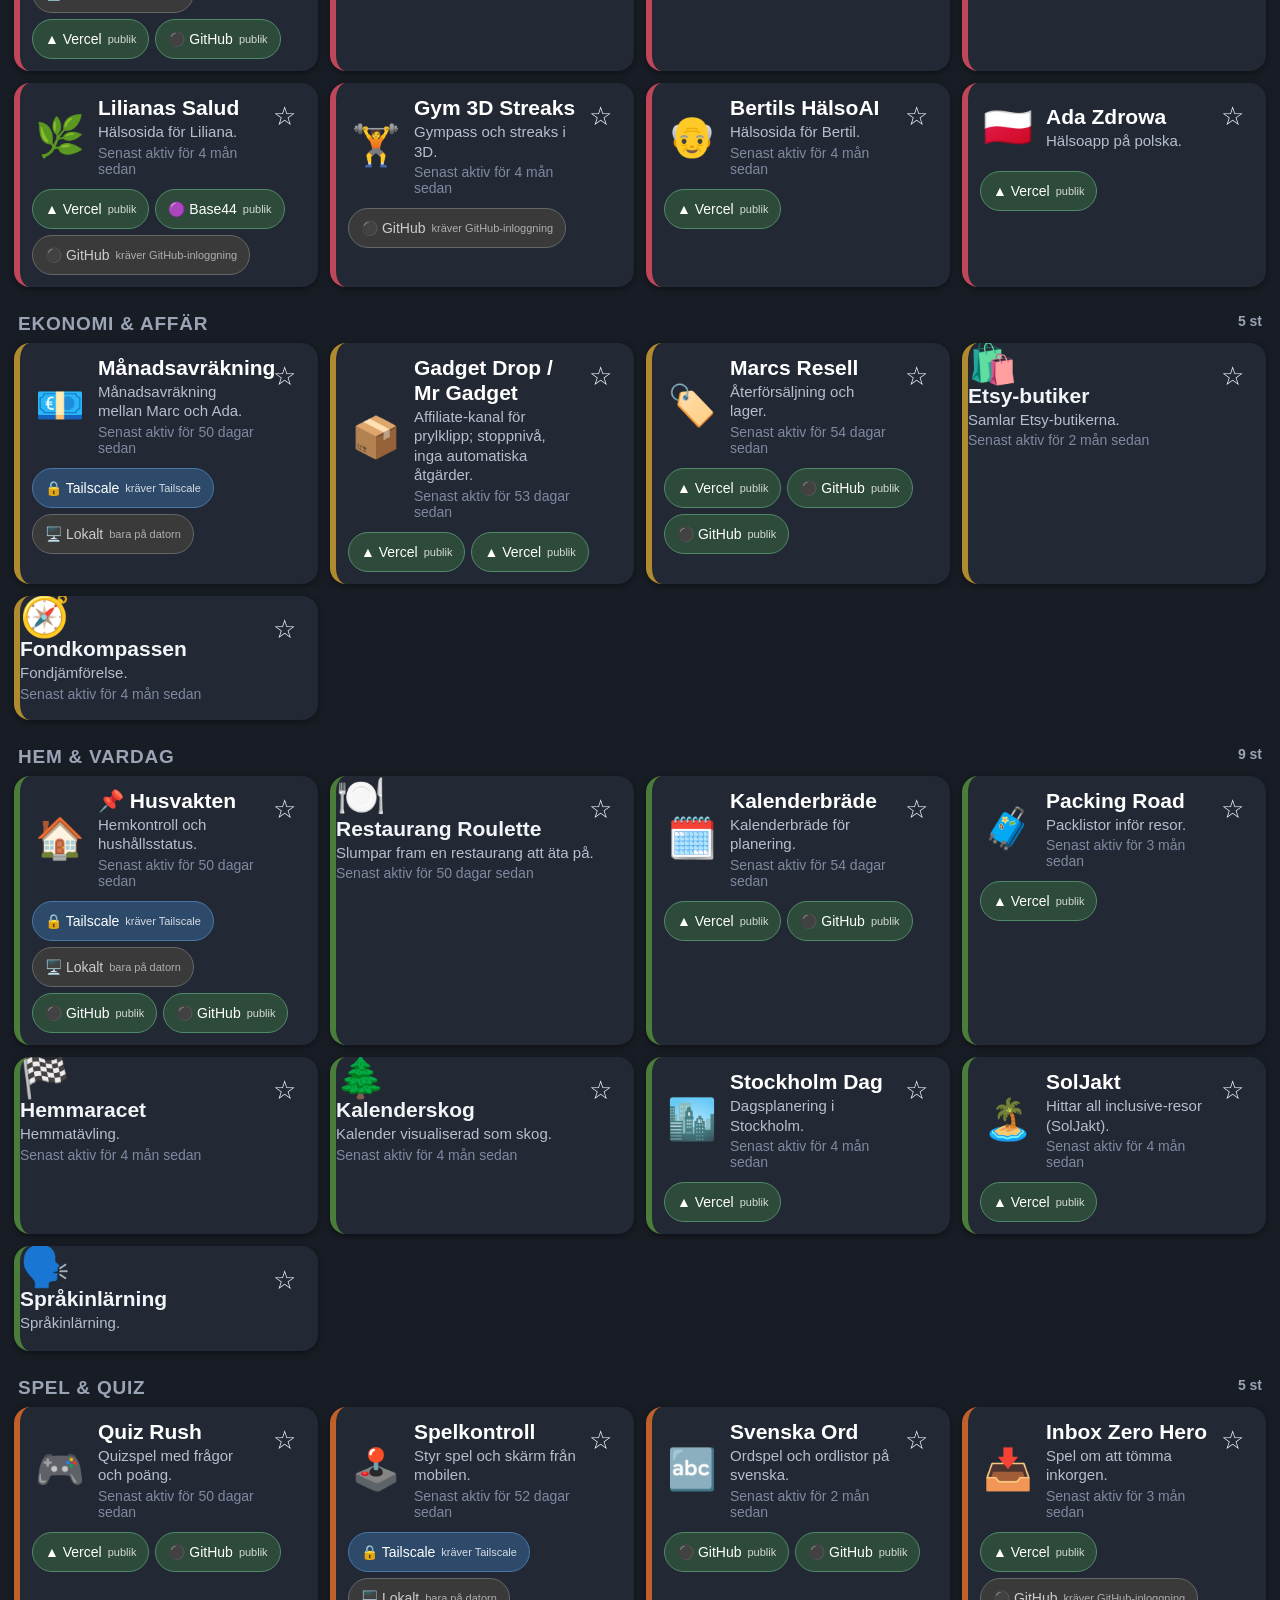
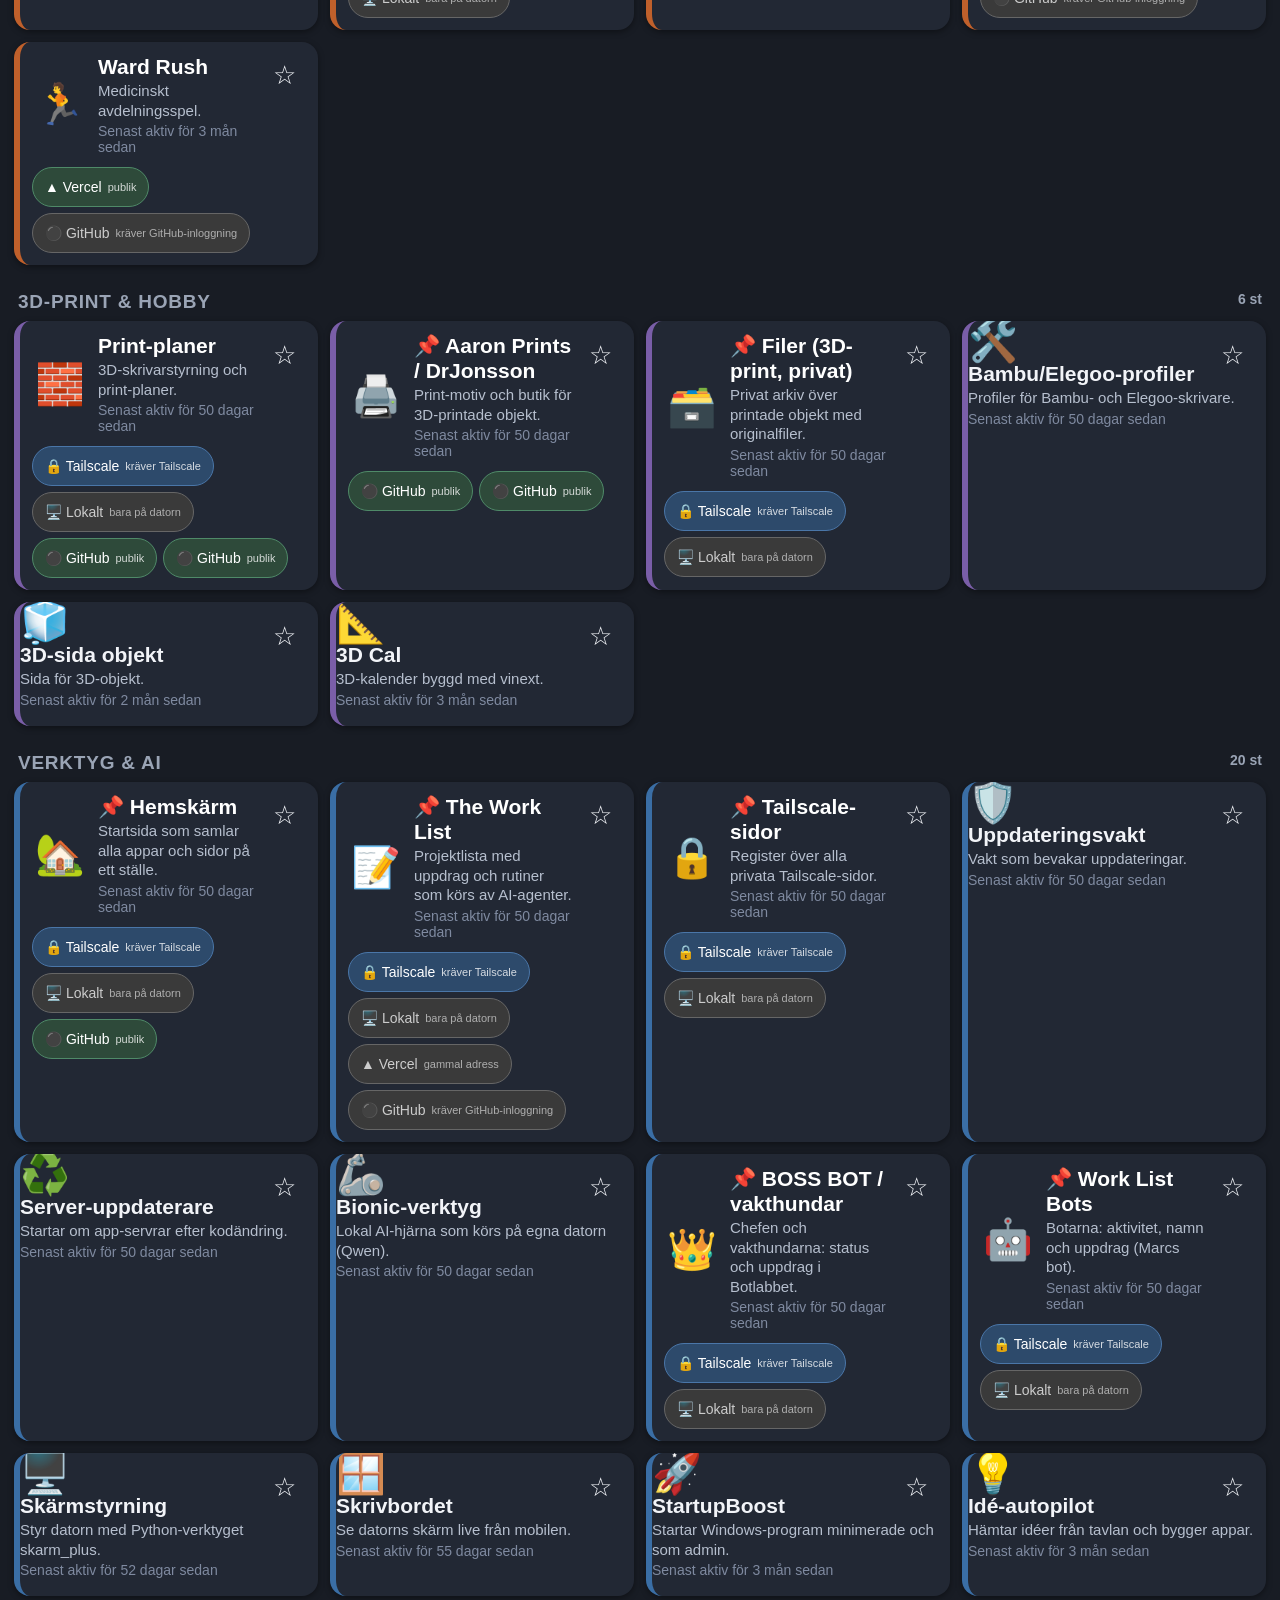
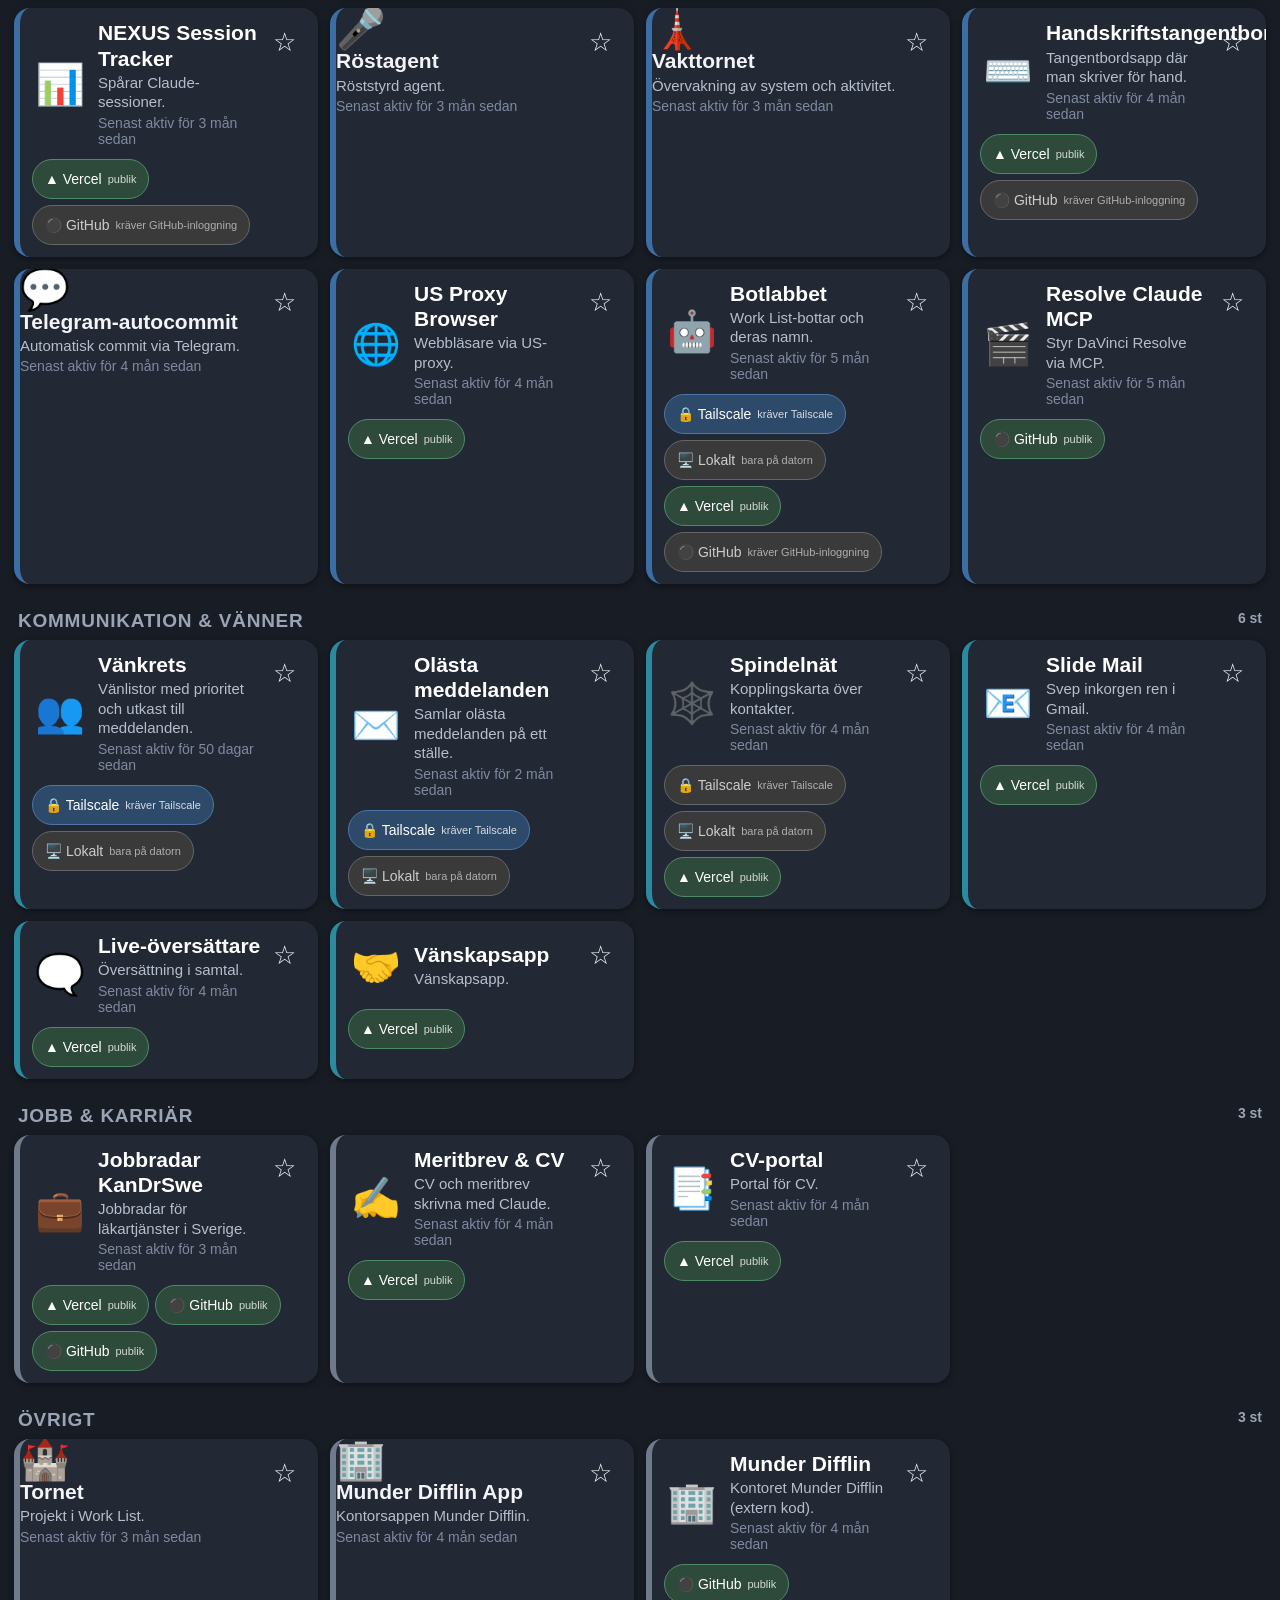
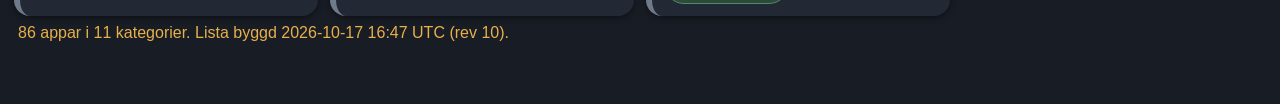
==== commit 9bc03184: "Hemskarm: kategori Viktiga hemsidor (Printify, Etsy, Luna, MakerWorld) Co-Authored-By: Claude Sonnet" ====
--- a/index.html
+++ b/index.html
@@ -85,6 +85,6 @@
 </div>
 
 <script src="js/config.js?v=1"></script>
-<script src="js/app.js?v=5"></script>
+<script src="js/app.js?v=6"></script>
 </body>
 </html>
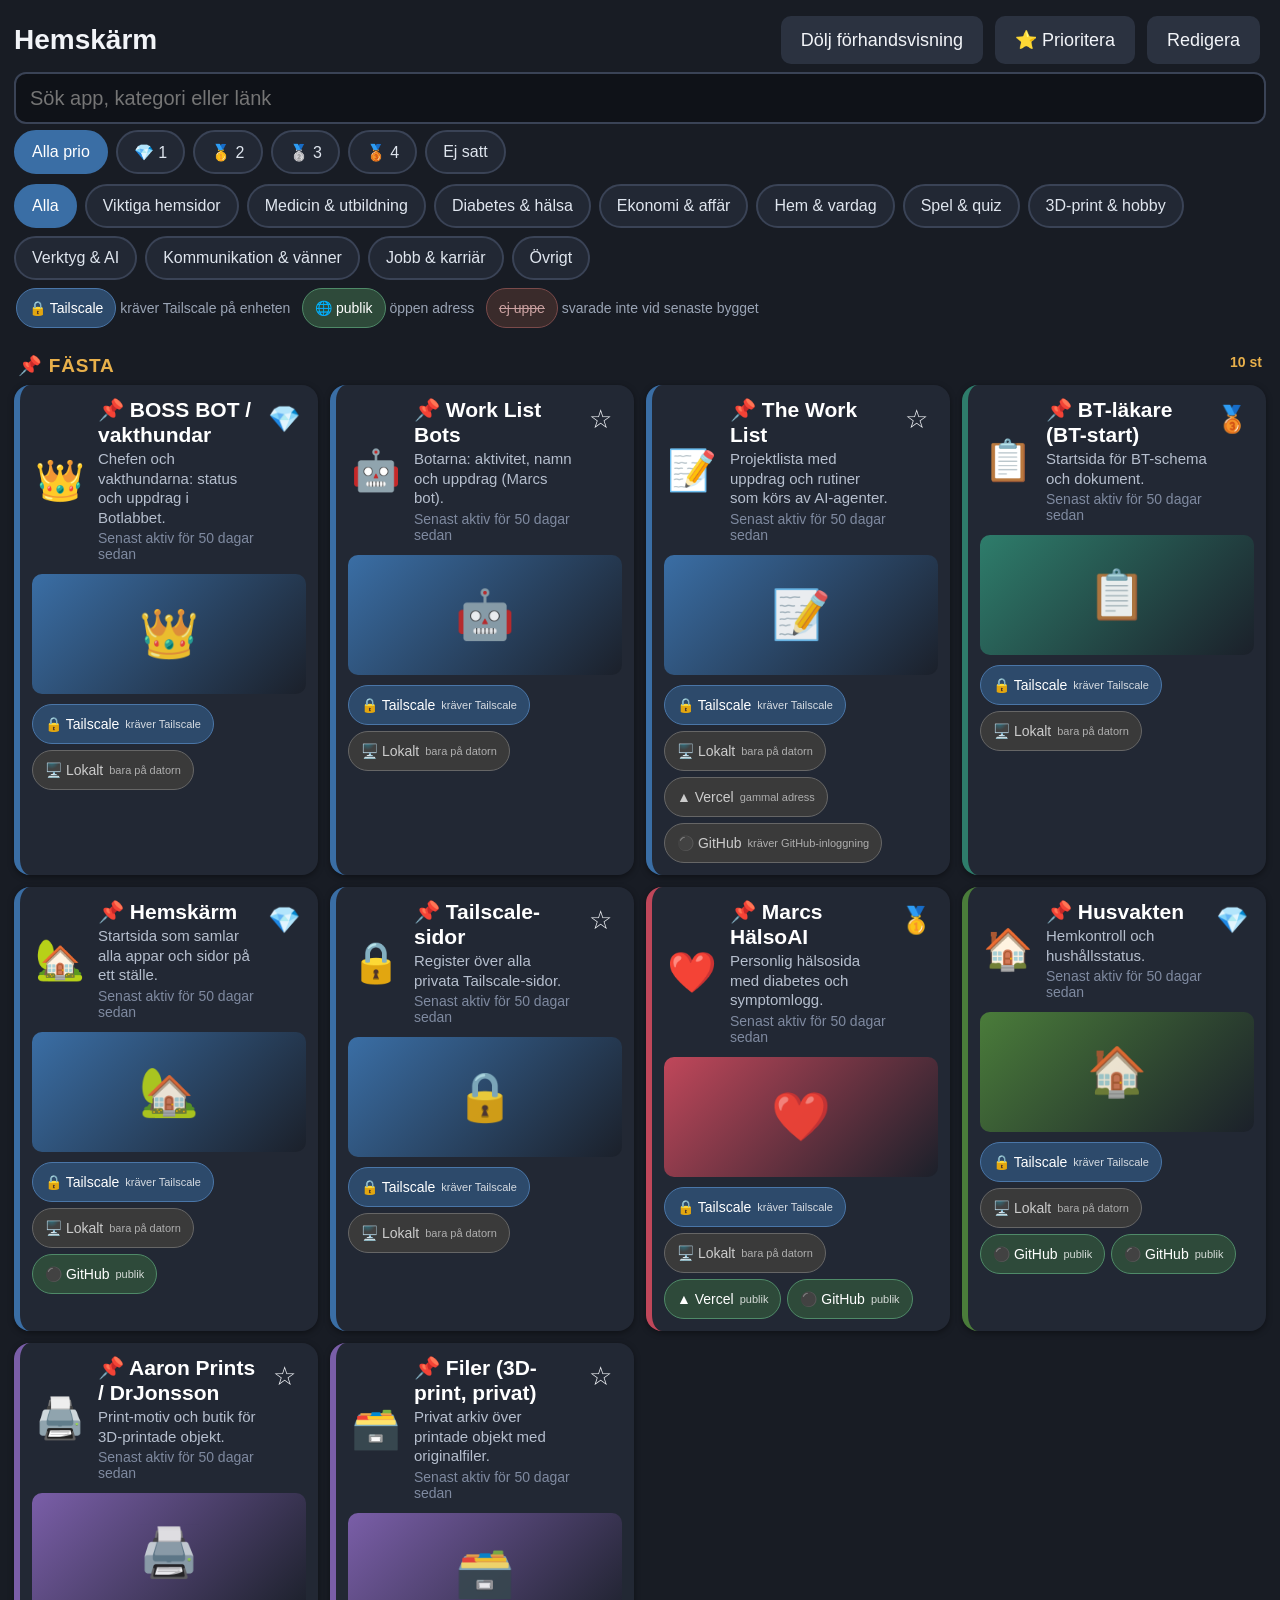
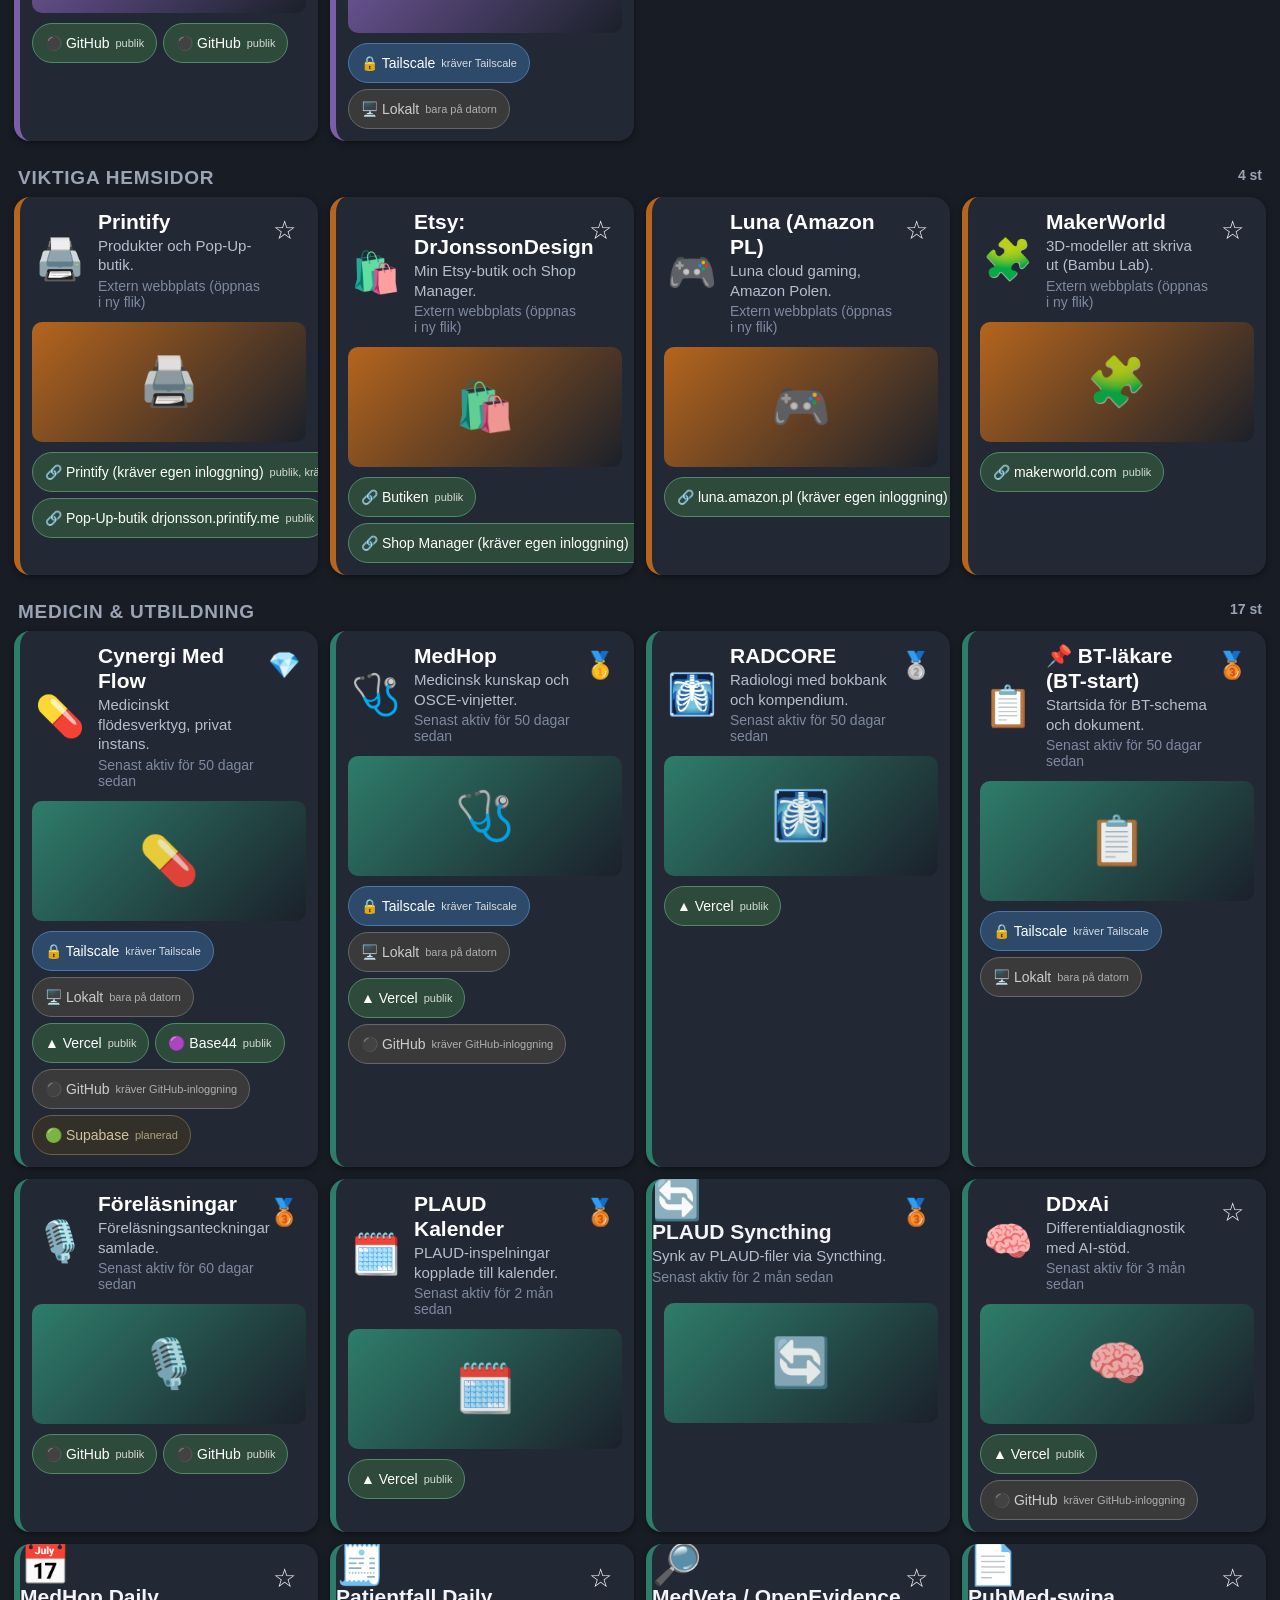
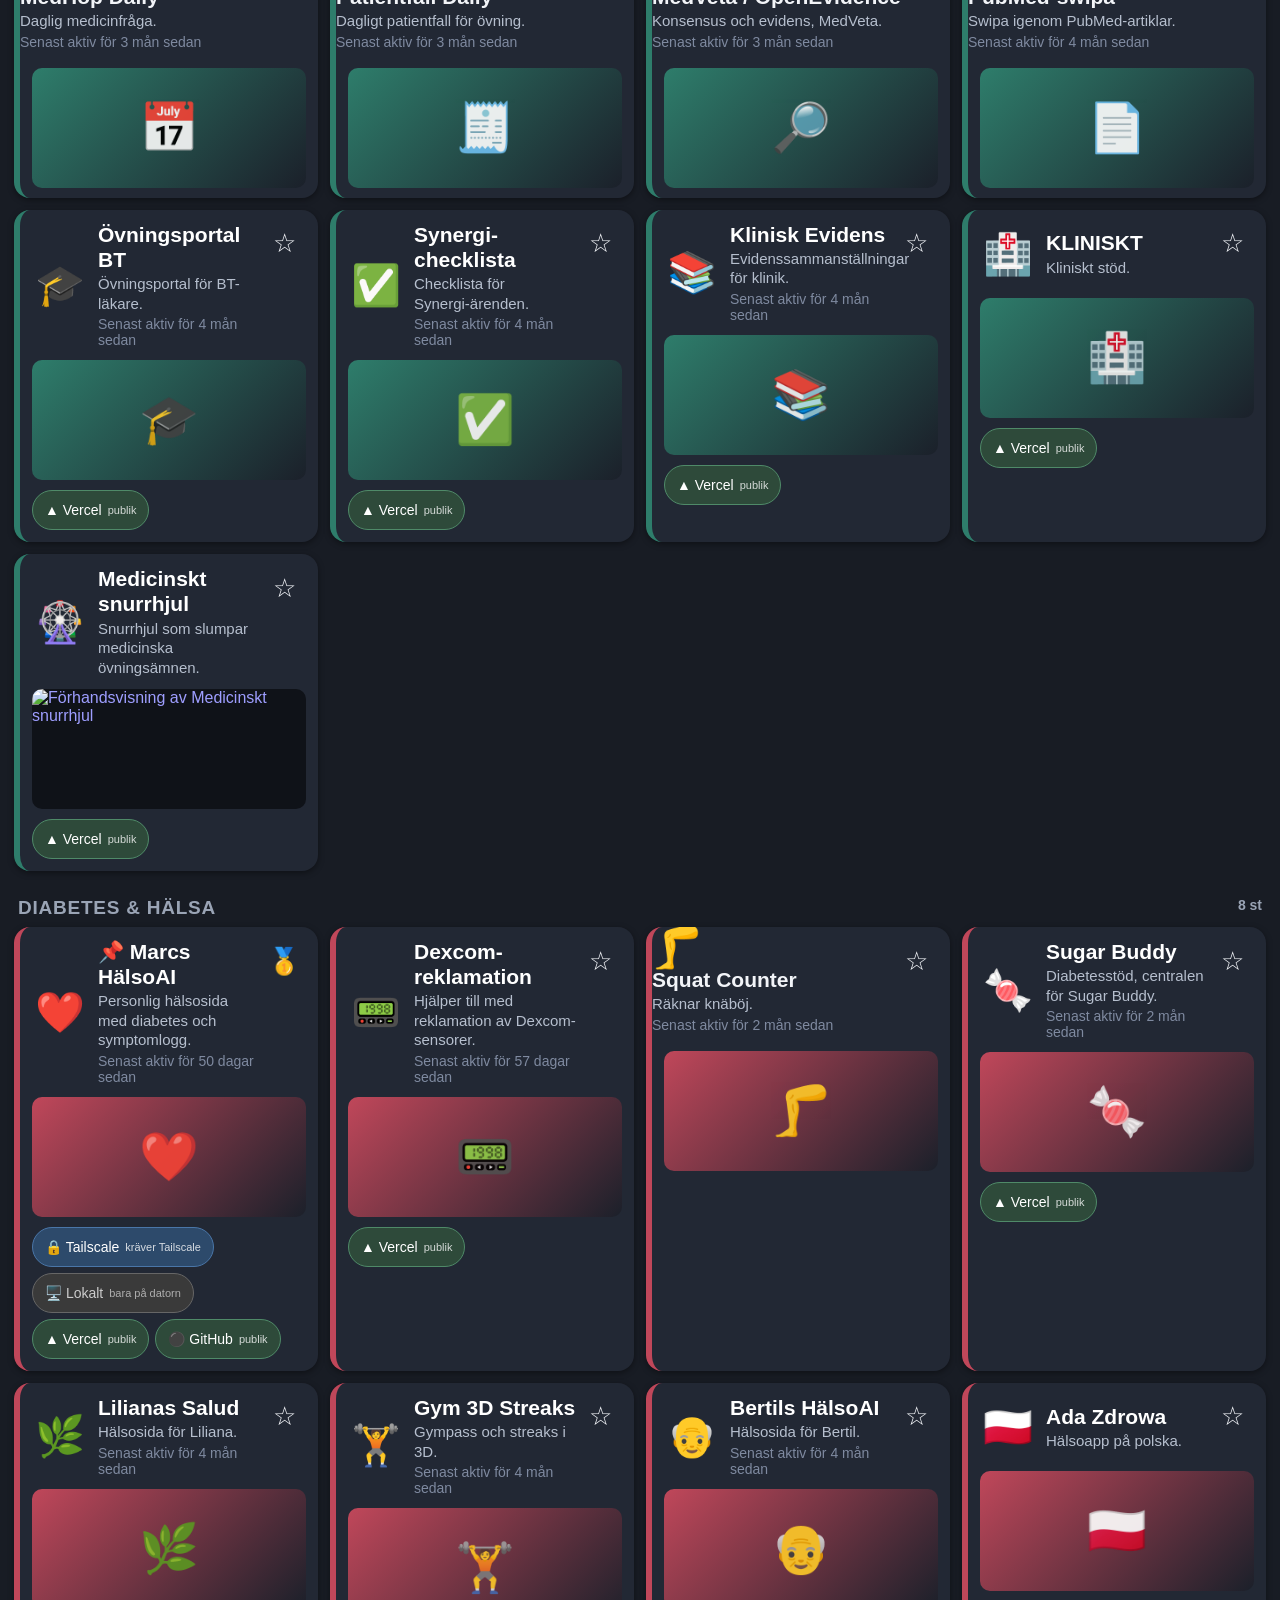
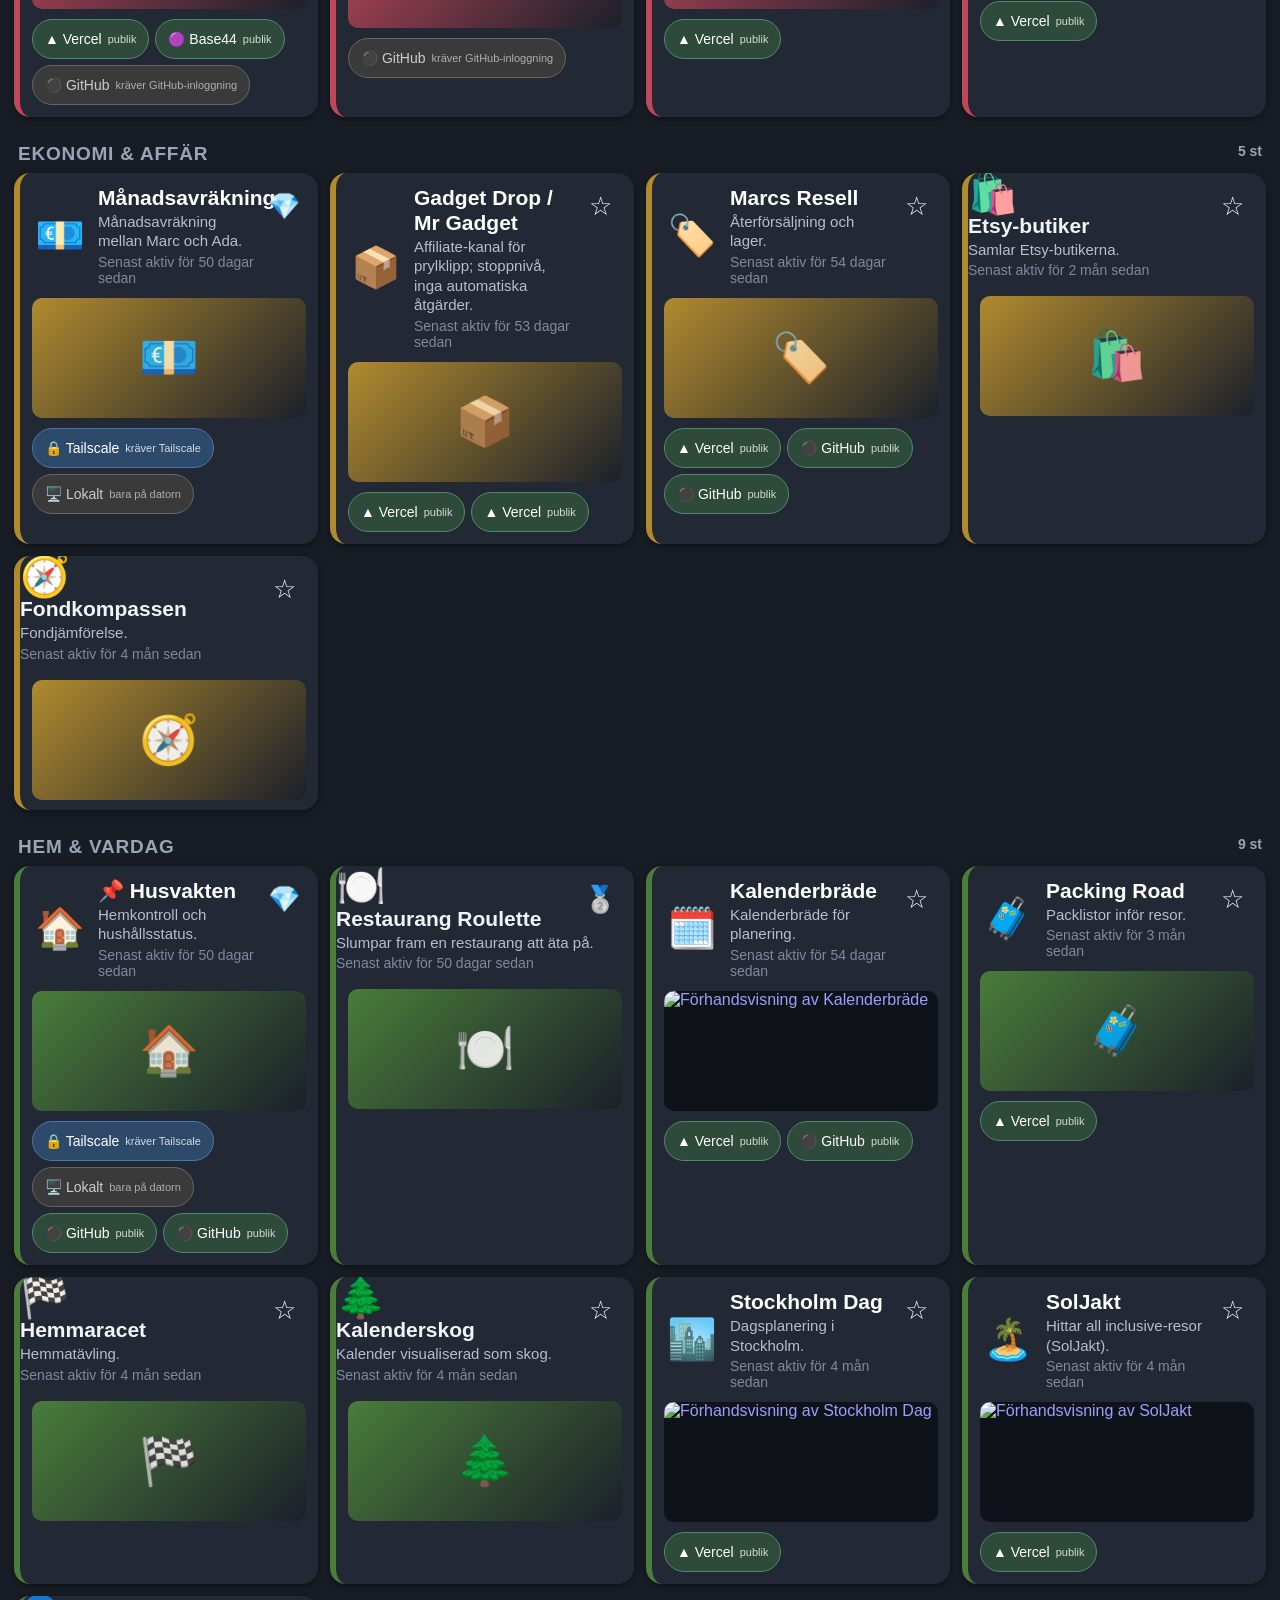
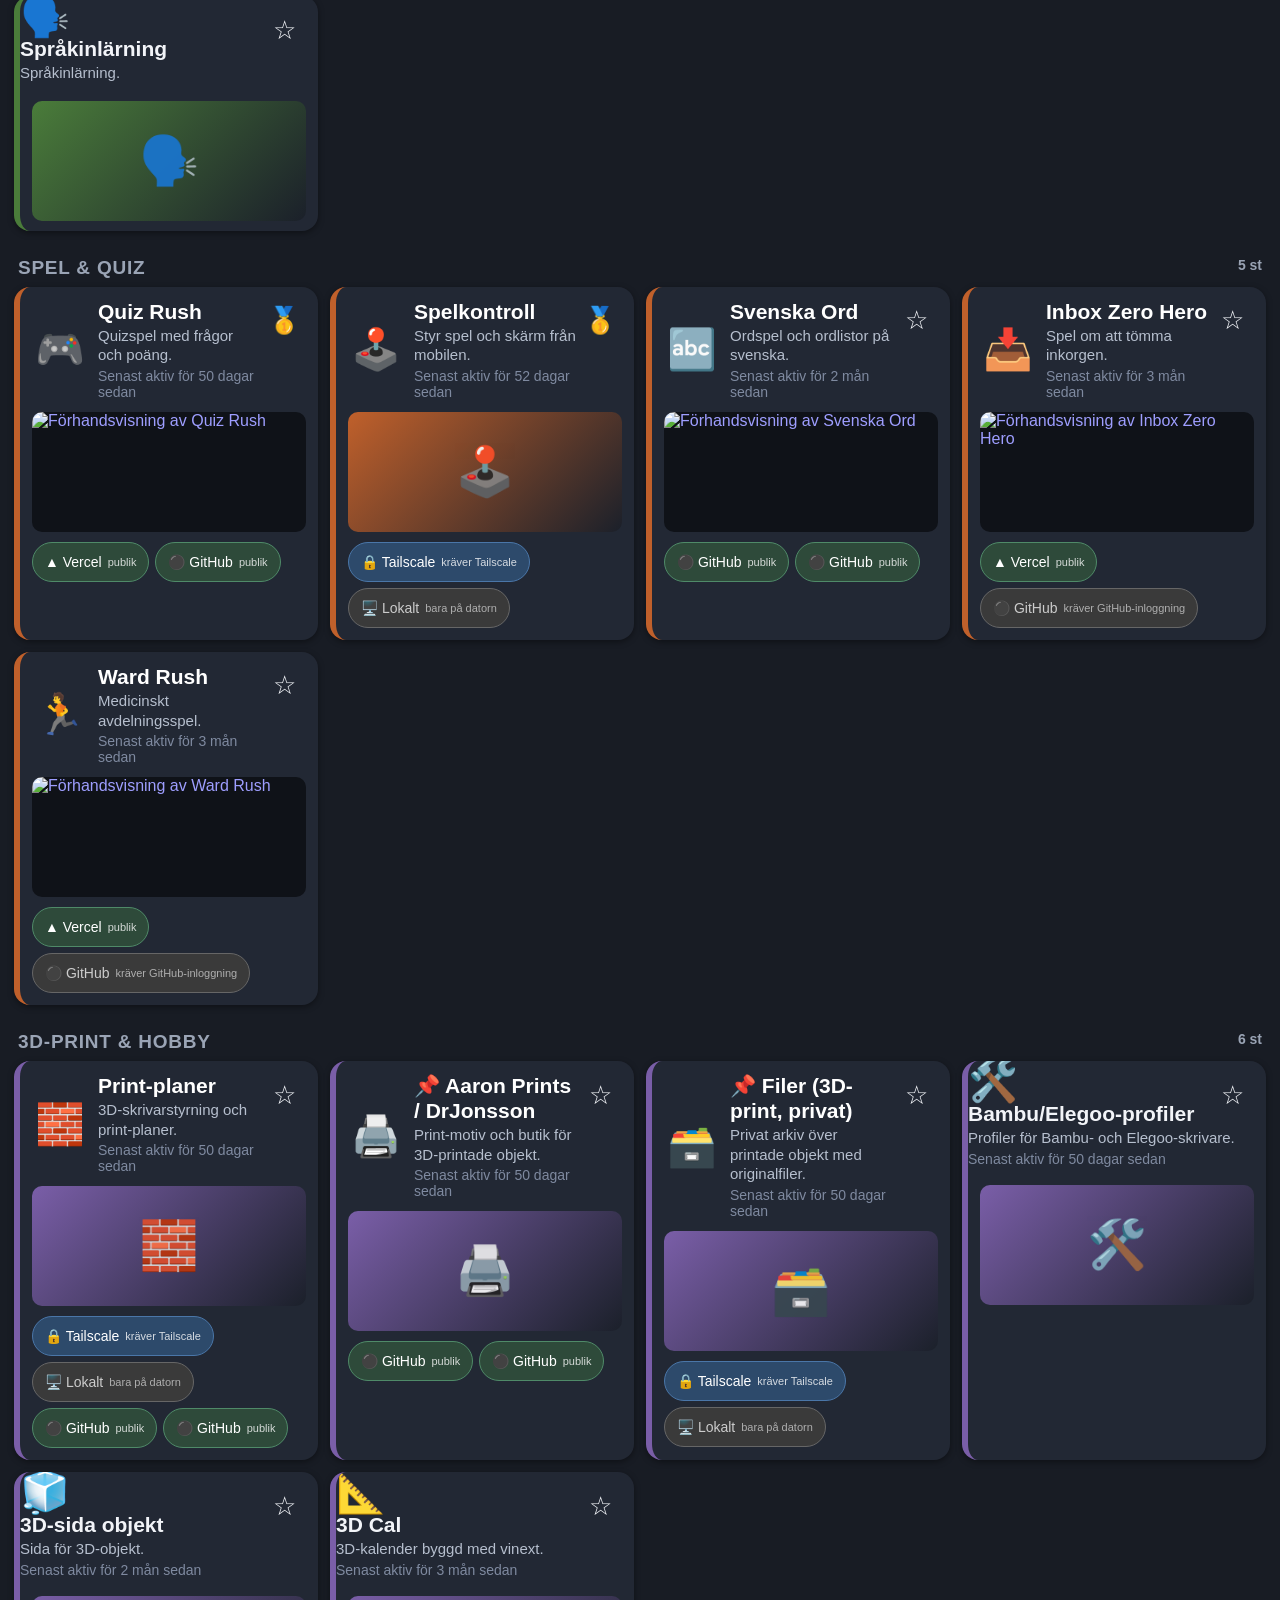
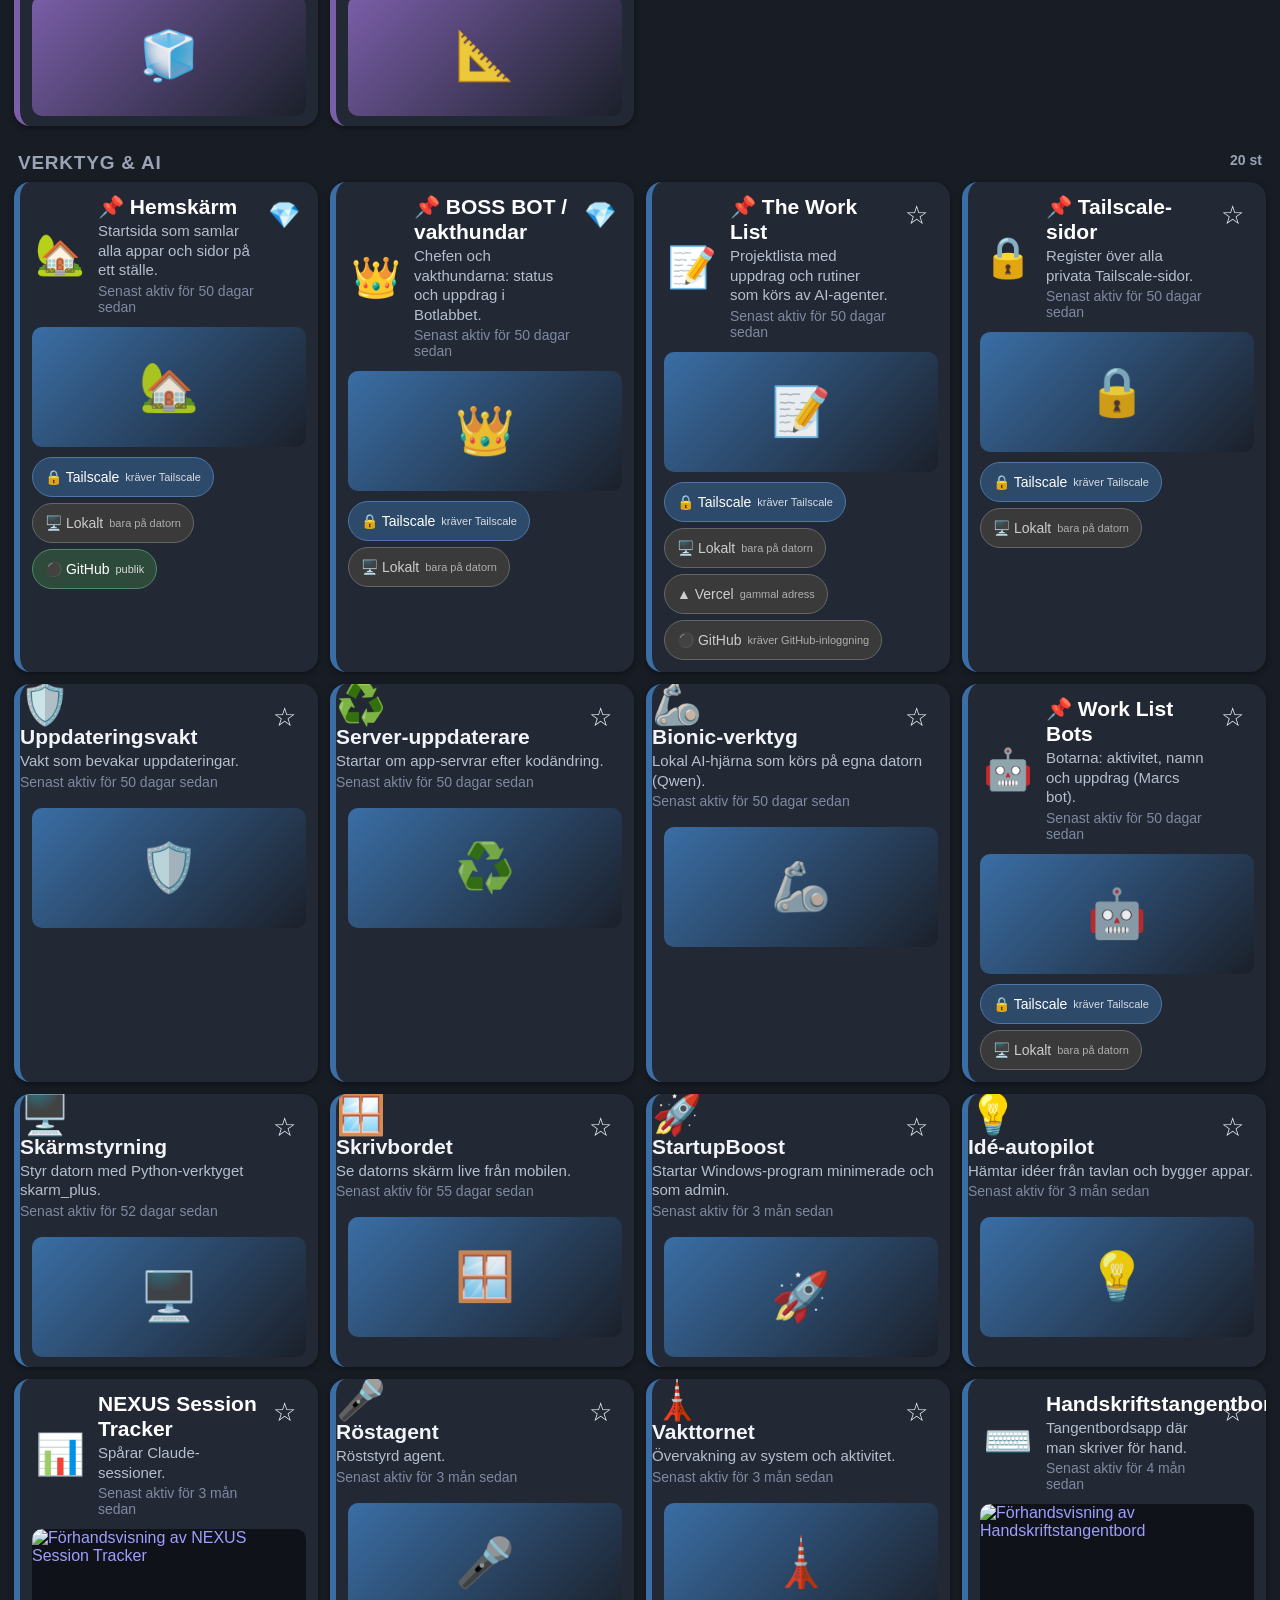
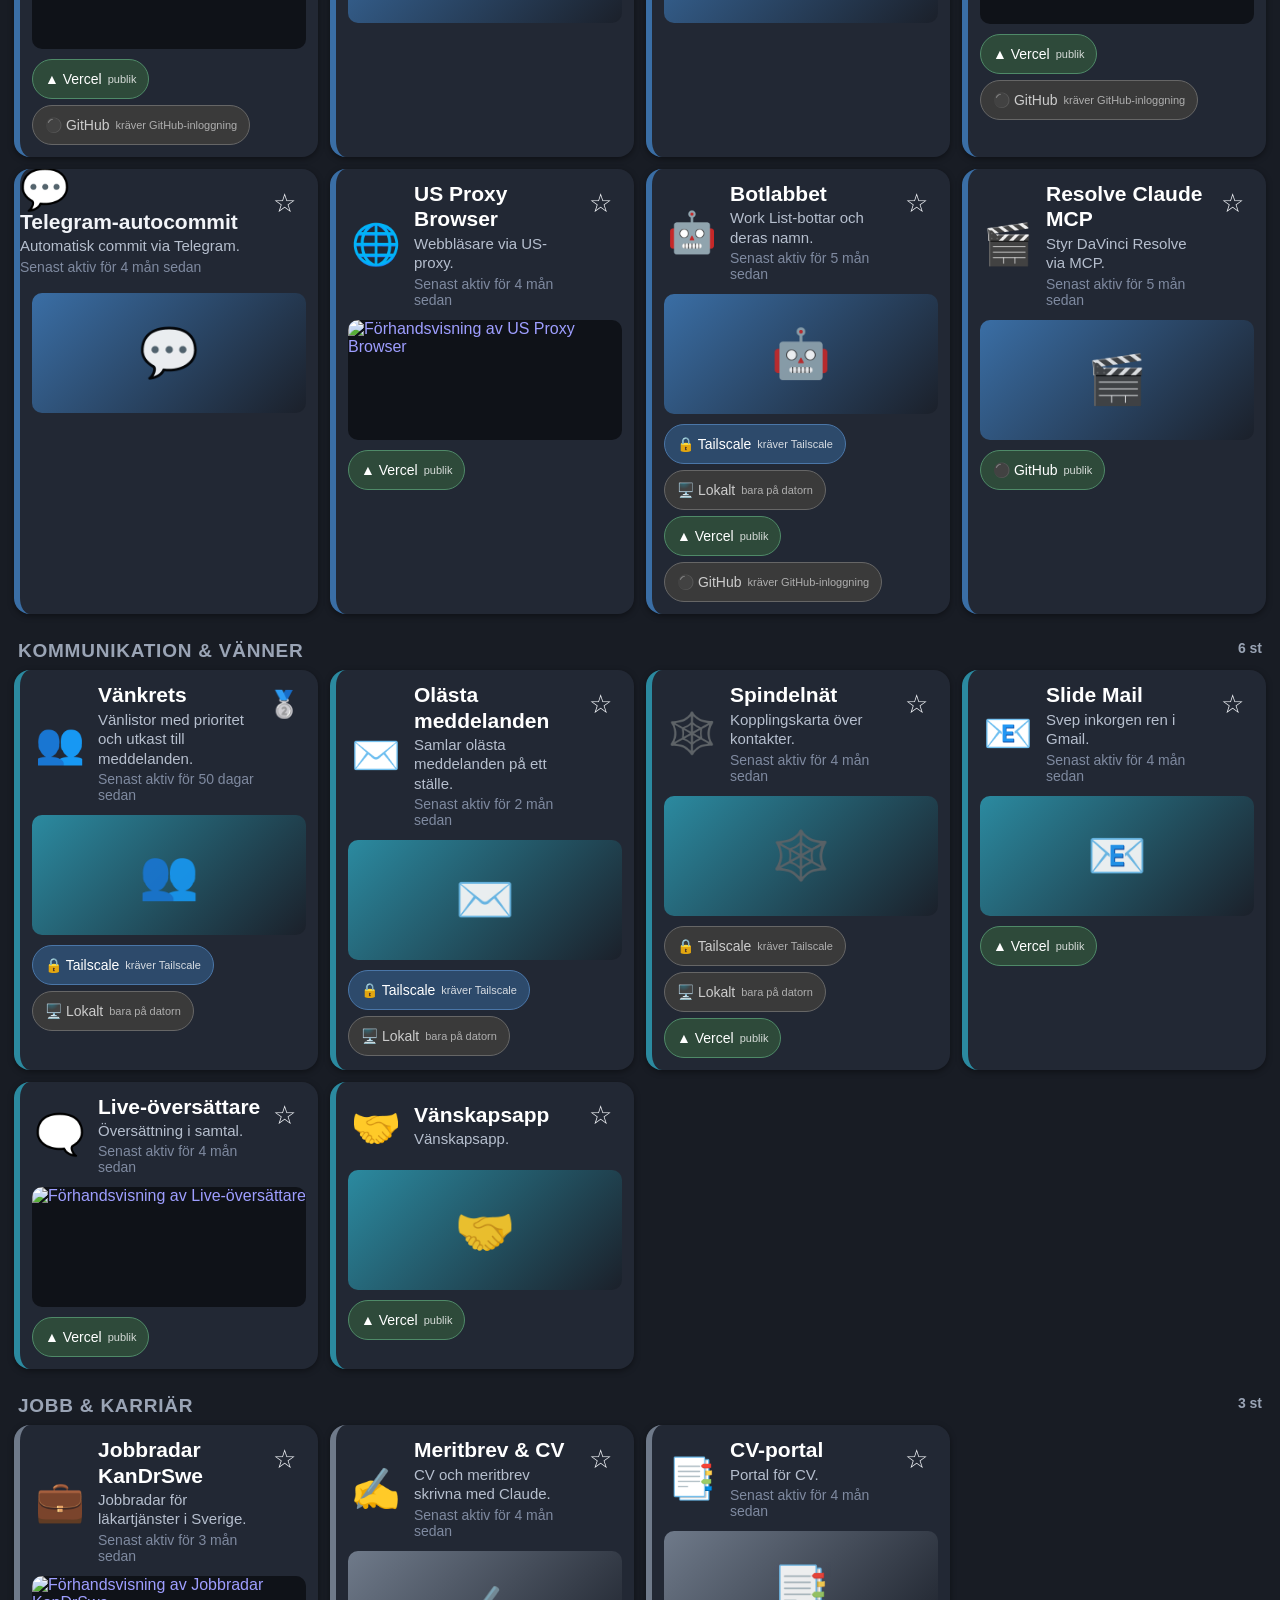
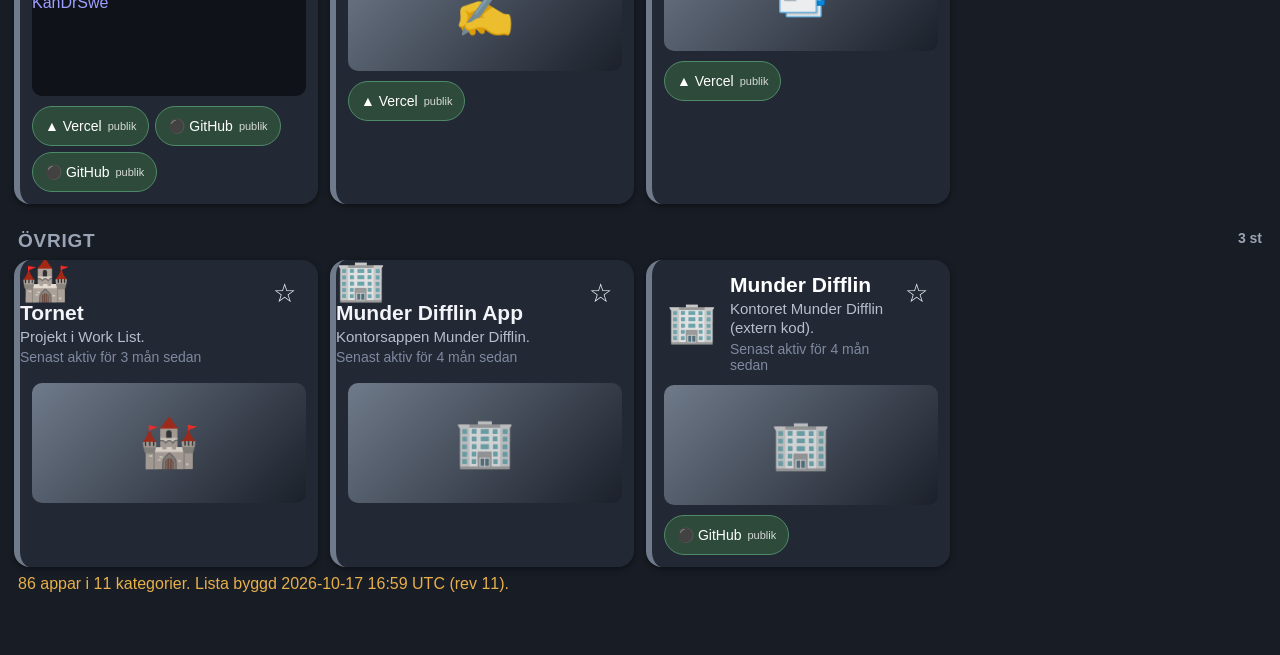
==== commit faac5286: "Hemskarm: forhandsvisning pa kort (13 skarmbilder, resten platshallare), av/pa-knapp Co-Authored-By:" ====
--- a/index.html
+++ b/index.html
@@ -36,6 +36,9 @@
 .pval{display:block;width:100%;min-height:68px;margin:8px 0;border:0;border-radius:14px;background:#2b3240;color:#f2f4f8;font-size:24px;text-align:left;padding:0 18px;-webkit-appearance:none;appearance:none}
 .pval.pa{background:#3a6ea5;outline:3px solid #e8b04b}
 .pval.avbryt{background:#3a2b2b;text-align:center;font-size:20px;min-height:56px}
+.pv{display:flex;align-items:center;justify-content:center;height:120px;margin:0 12px 10px;border-radius:10px;overflow:hidden;background:#0f1218;text-decoration:none}
+.pv img{display:block;width:100%;height:120px;object-fit:cover;object-position:top center}
+.pv .pi{font-size:48px;opacity:.9}
 </style>
 </head>
 <body>
@@ -44,7 +47,7 @@
 <div id="home" class="vy">
   <div class="topp">
     <h1 id="rubrik">Hemskärm</h1>
-    <div class="kn"><a href="#" id="priobtn" class="liten">⭐ Prioritera</a><a href="#" id="editbtn" class="liten">Redigera</a></div>
+    <div class="kn"><a href="#" id="pvbtn" class="liten">Dölj förhandsvisning</a><a href="#" id="priobtn" class="liten">⭐ Prioritera</a><a href="#" id="editbtn" class="liten">Redigera</a></div>
   </div>
   <div class="verktyg">
     <input id="sok" type="search" placeholder="Sök app, kategori eller länk" autocomplete="off" autocapitalize="off" autocorrect="off">
@@ -85,6 +88,6 @@
 </div>
 
 <script src="js/config.js?v=1"></script>
-<script src="js/app.js?v=6"></script>
+<script src="js/app.js?v=7"></script>
 </body>
 </html>
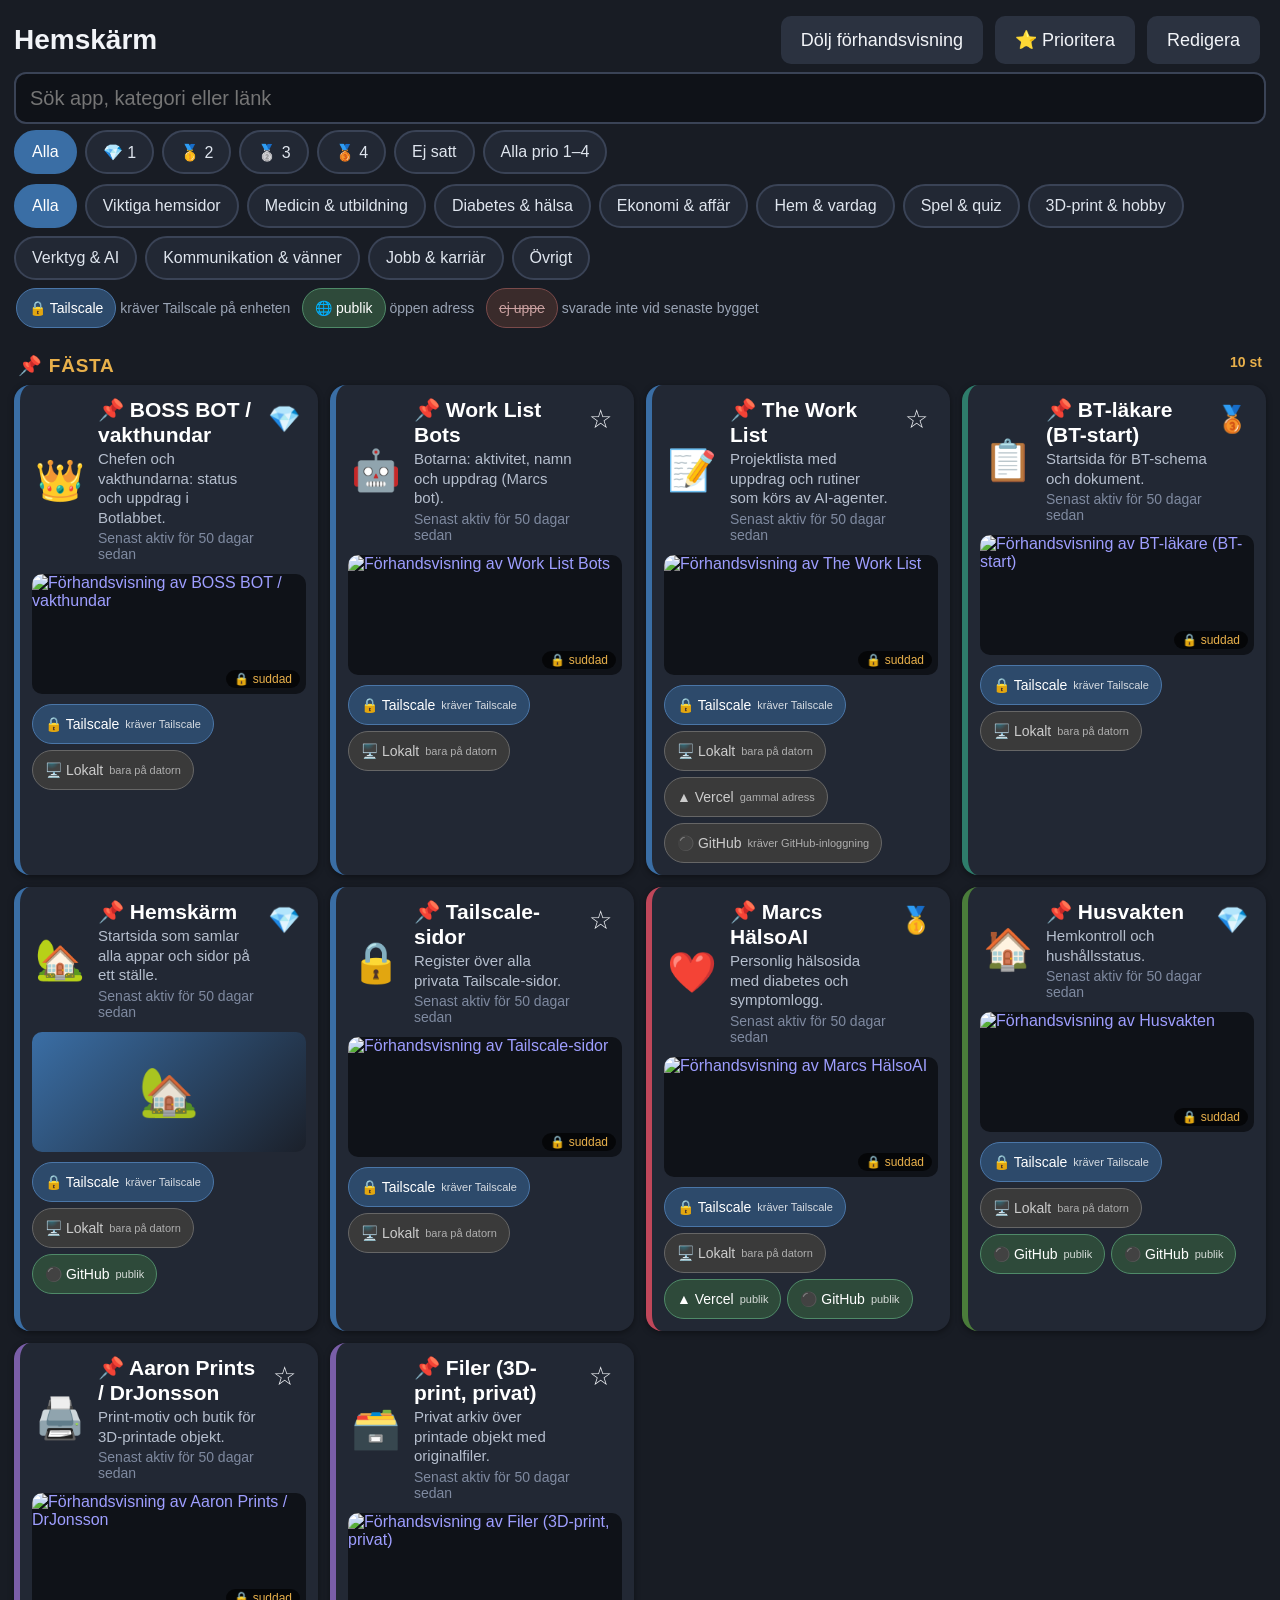
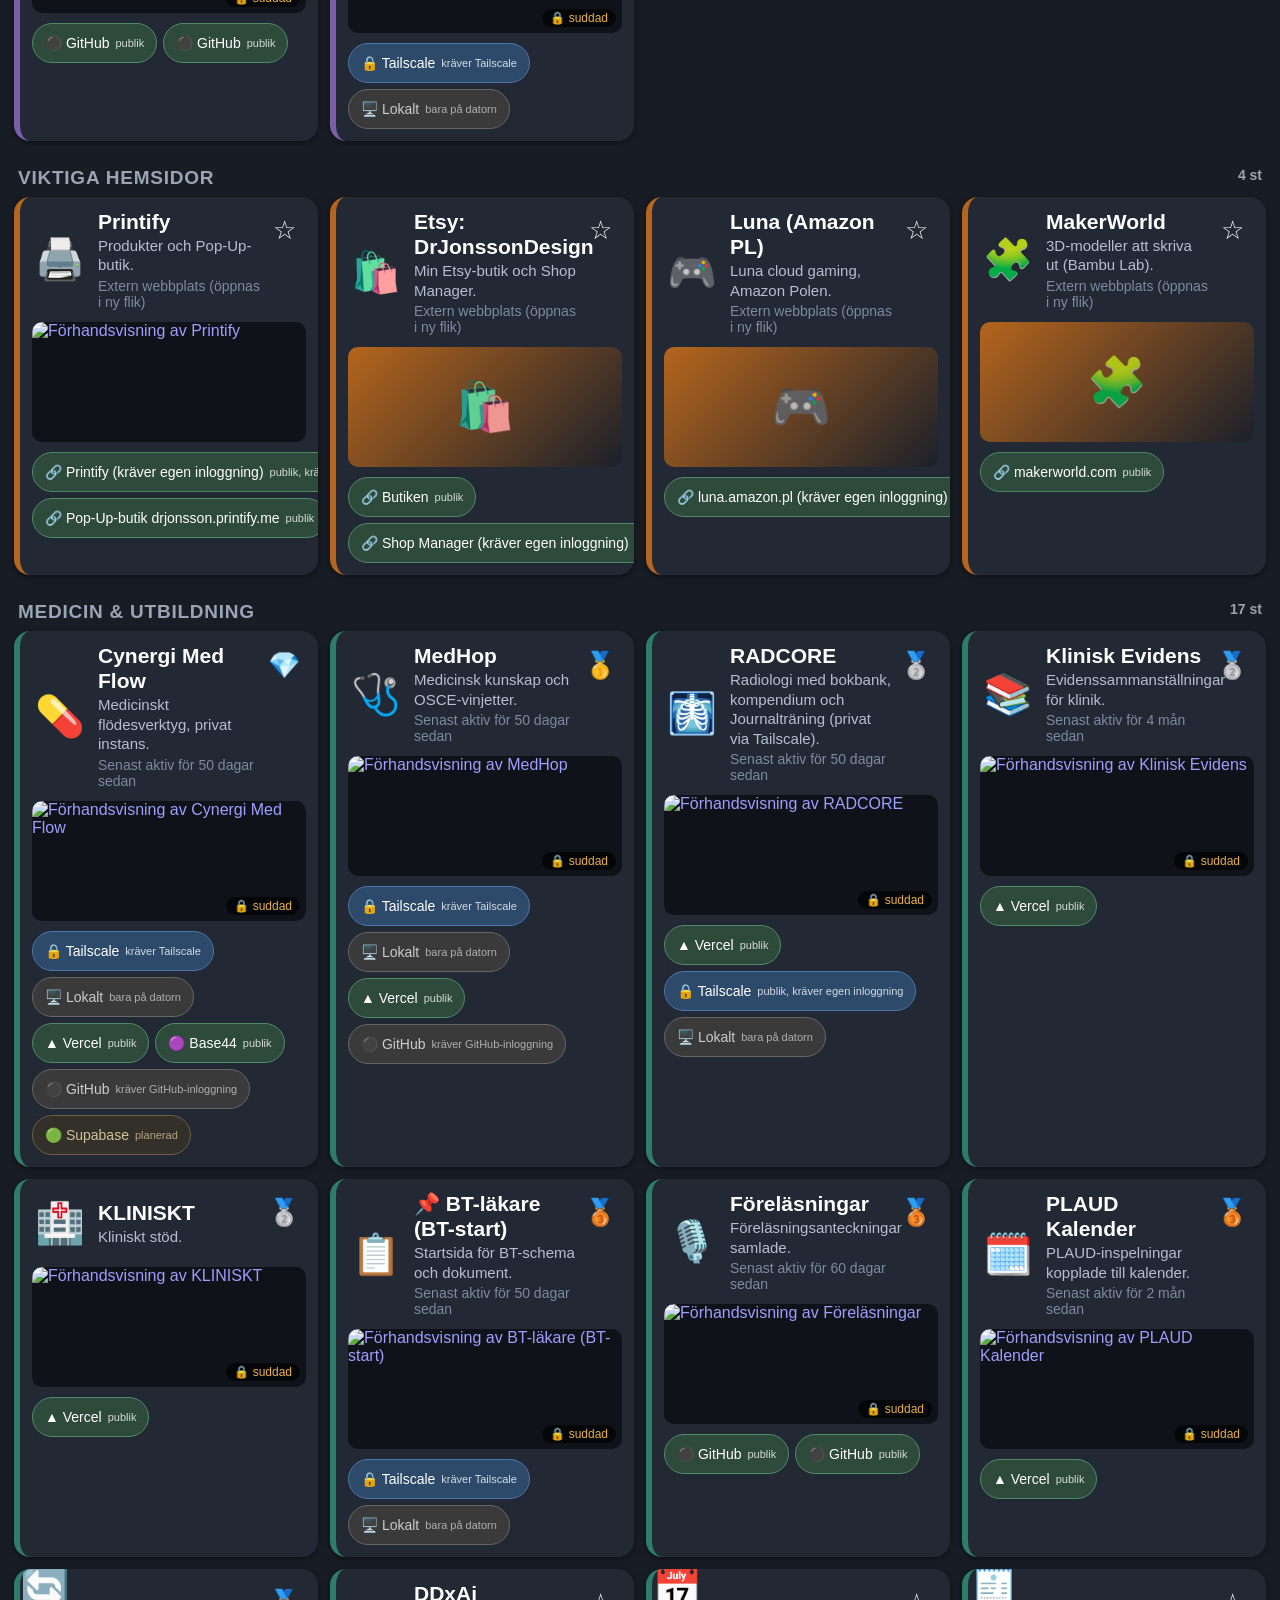
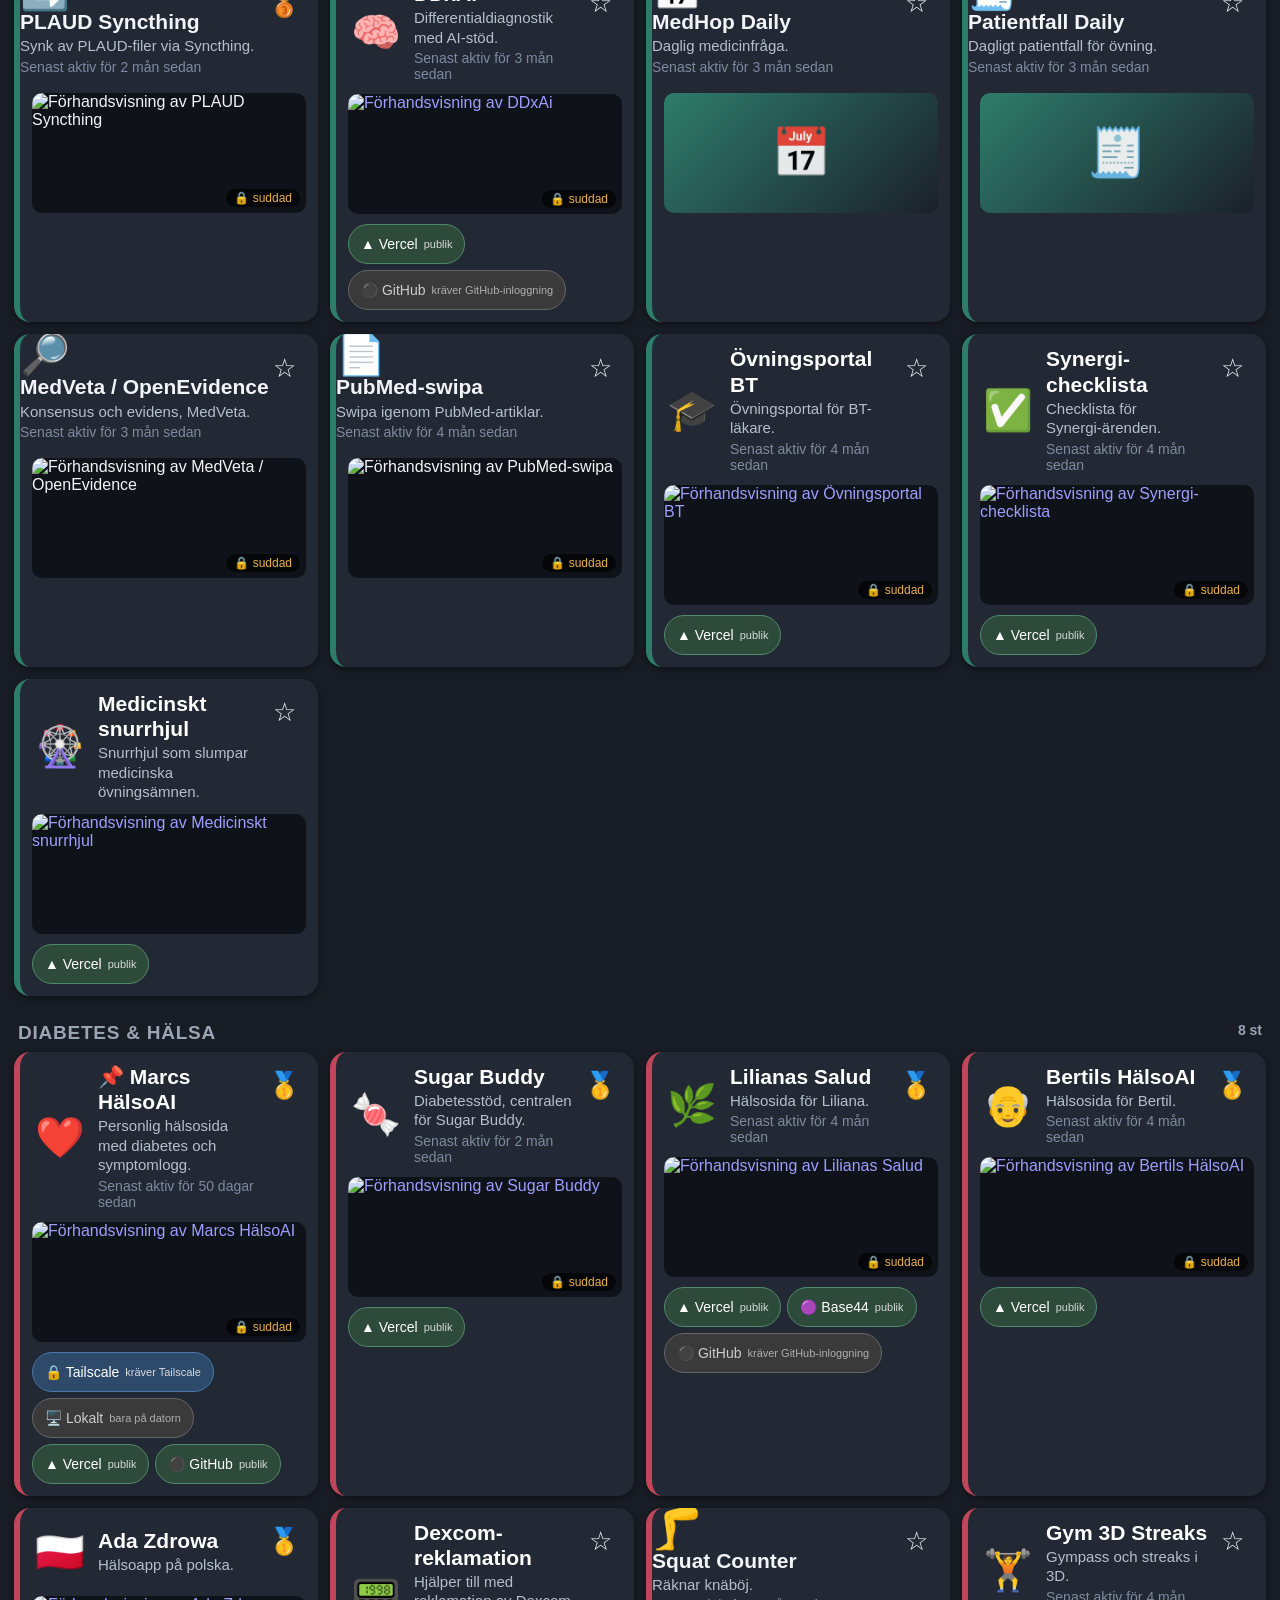
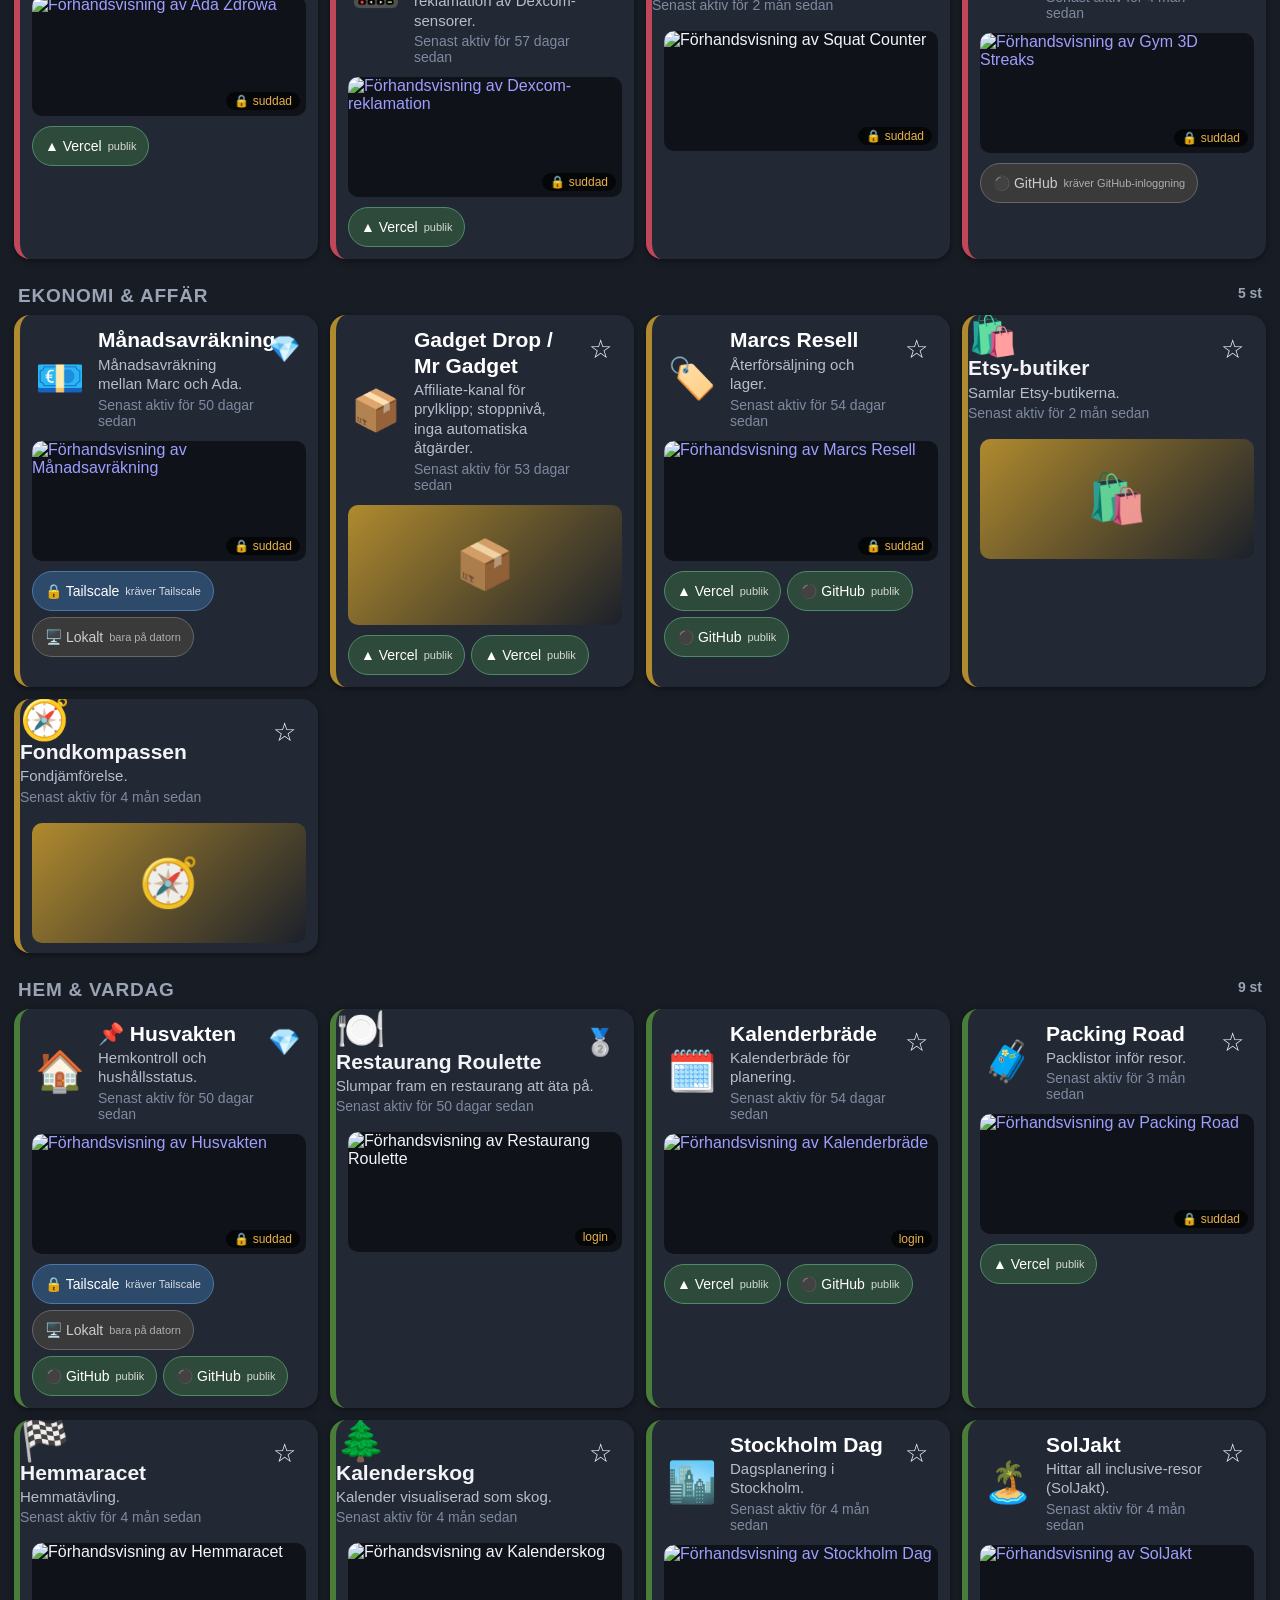
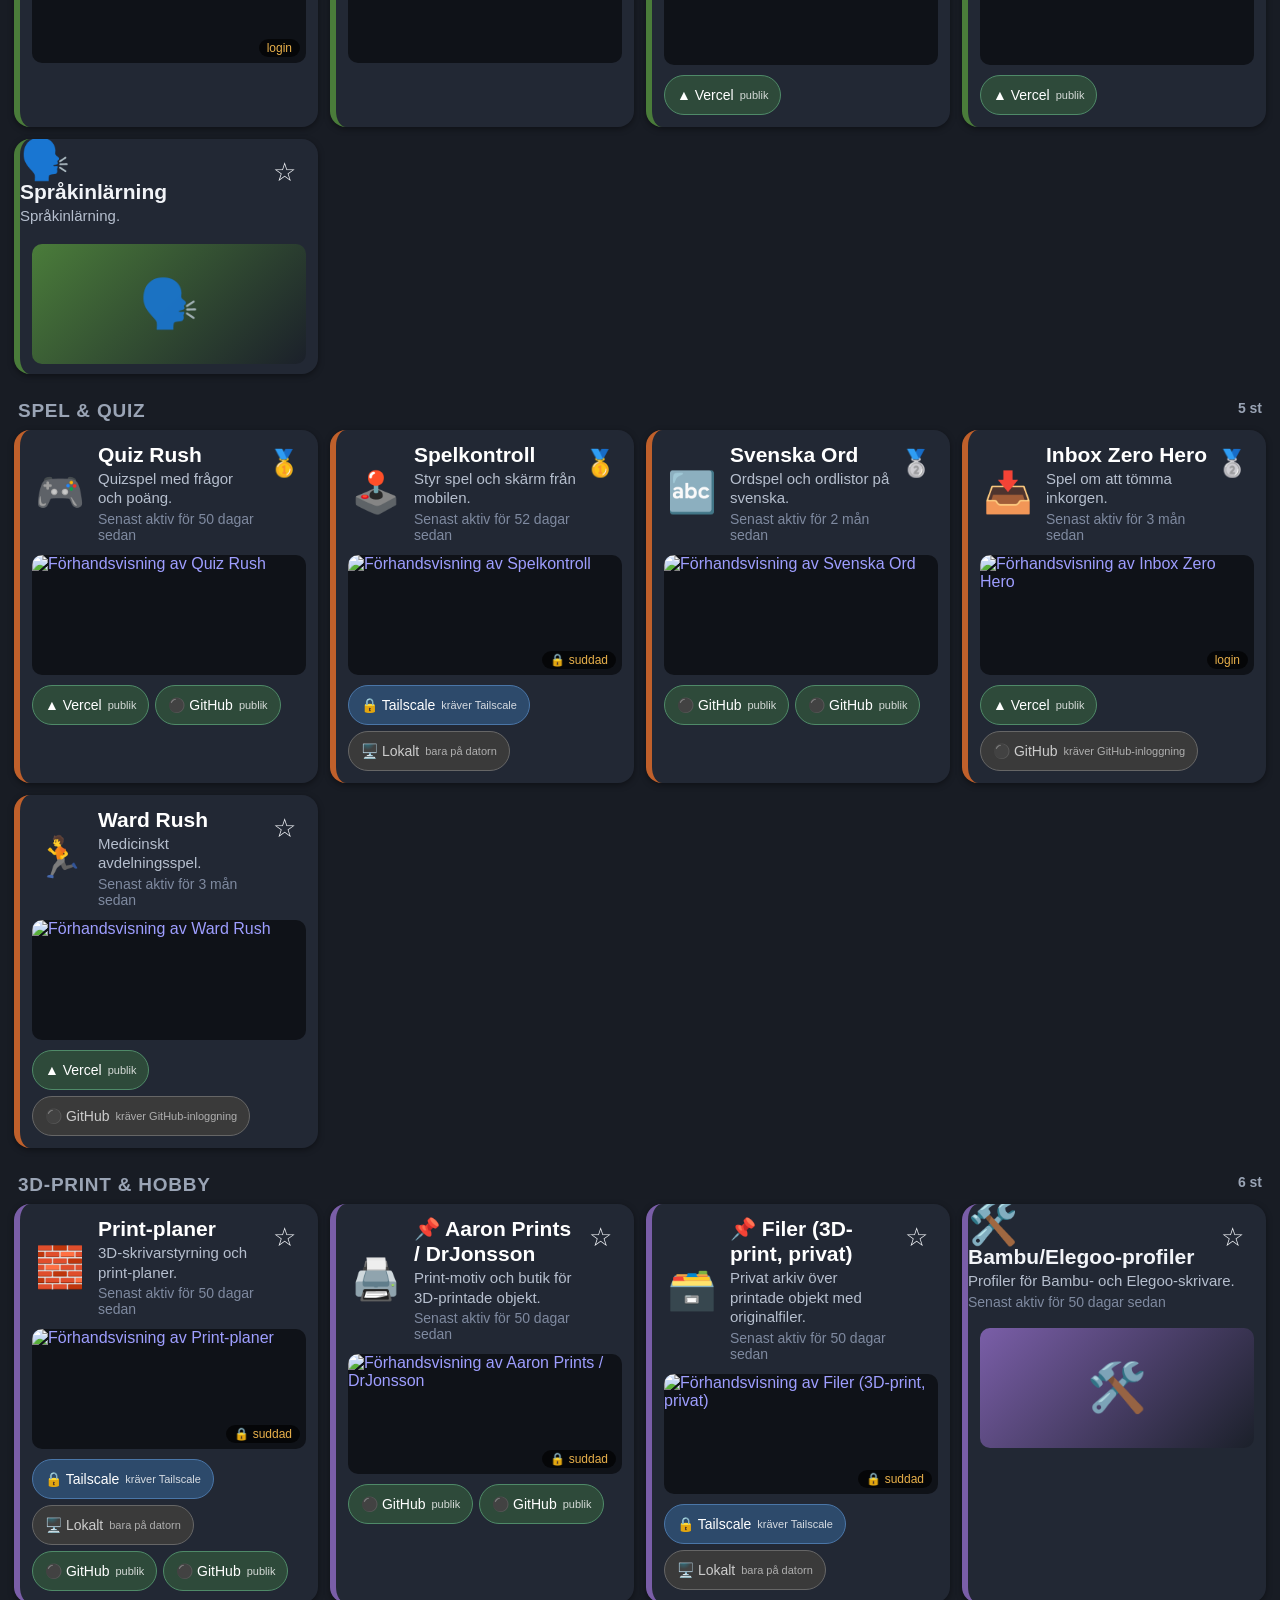
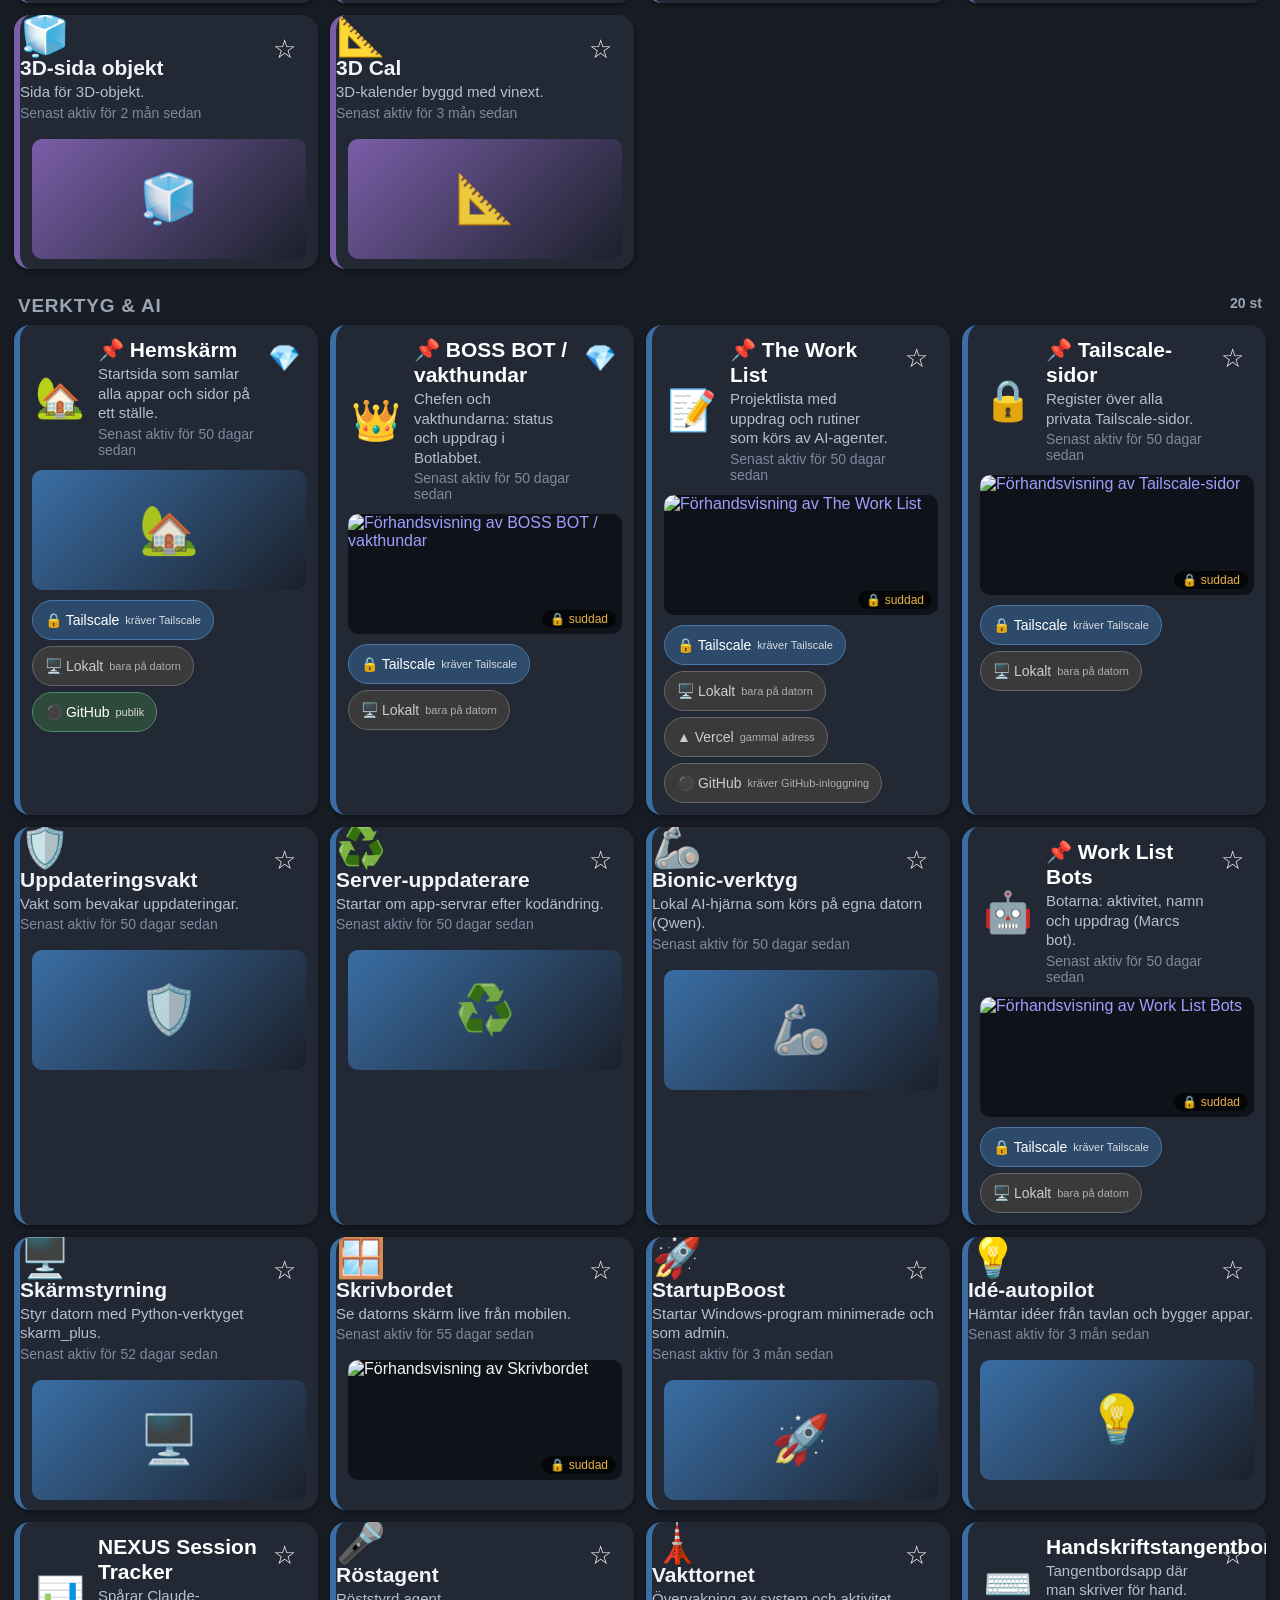
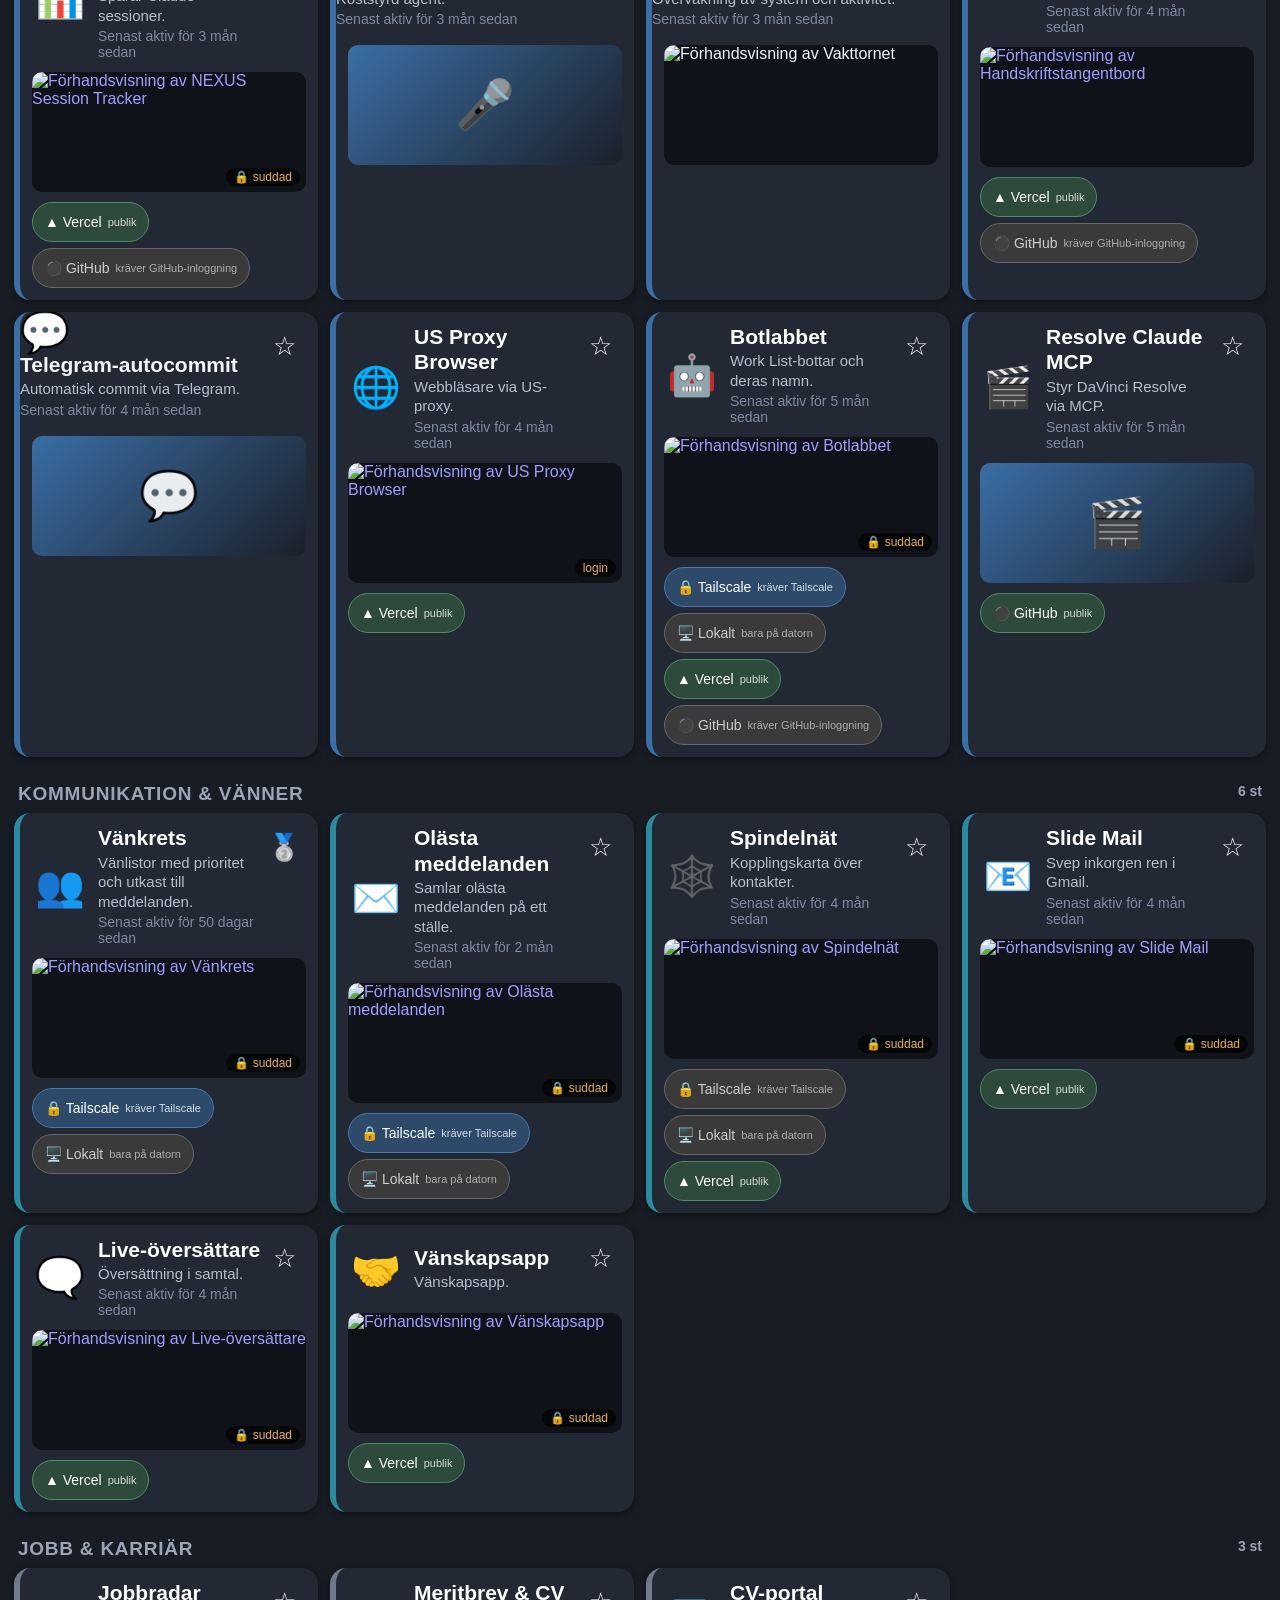
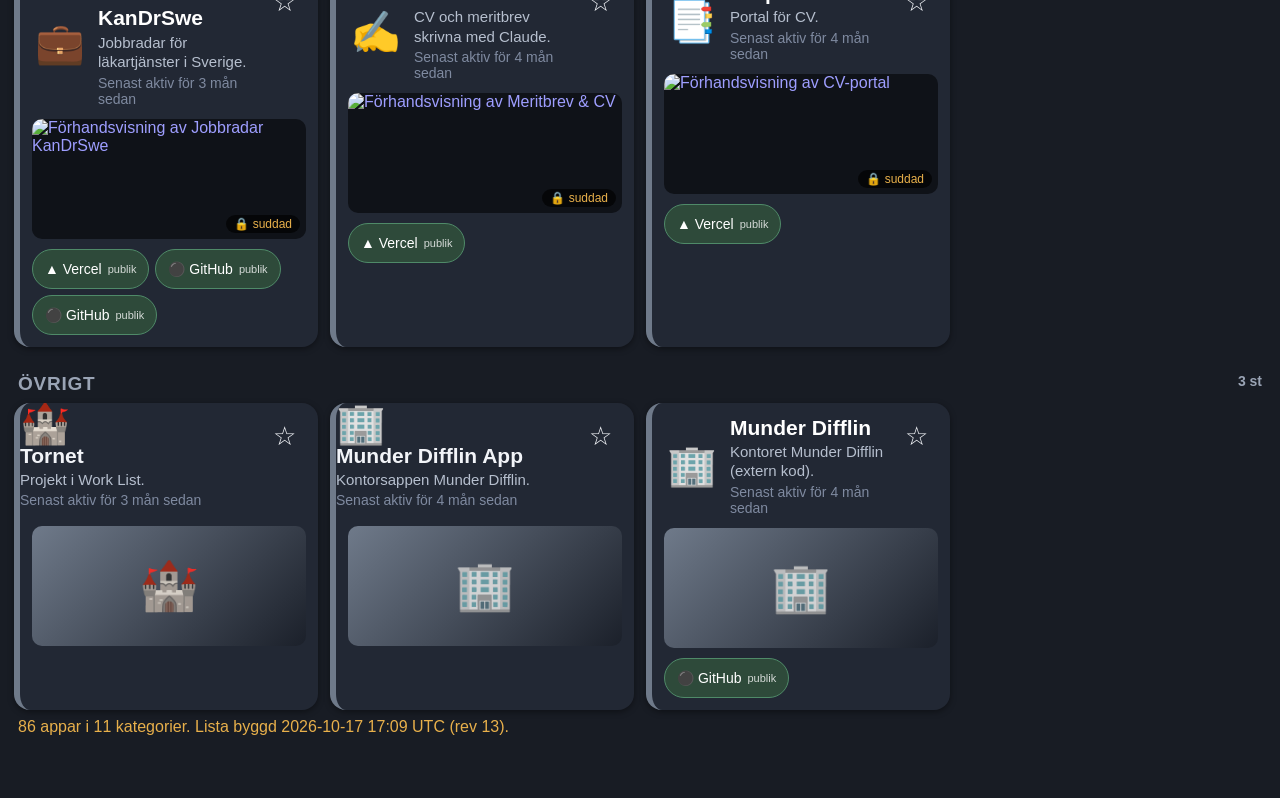
==== commit 315166ca: "Hemskarm: riktiga forhandsvisningar for alla (kansliga suddade), skarmbilder.py Co-Authored-By: Clau" ====
--- a/index.html
+++ b/index.html
@@ -38,6 +38,8 @@
 .pval.avbryt{background:#3a2b2b;text-align:center;font-size:20px;min-height:56px}
 .pv{display:flex;align-items:center;justify-content:center;height:120px;margin:0 12px 10px;border-radius:10px;overflow:hidden;background:#0f1218;text-decoration:none}
 .pv img{display:block;width:100%;height:120px;object-fit:cover;object-position:top center}
+.pv{position:relative}
+.pv .sud{position:absolute;right:6px;bottom:6px;background:rgba(0,0,0,.65);color:#e8b04b;font-size:12px;padding:2px 8px;border-radius:10px}
 .pv .pi{font-size:48px;opacity:.9}
 </style>
 </head>
@@ -88,6 +90,6 @@
 </div>
 
 <script src="js/config.js?v=1"></script>
-<script src="js/app.js?v=7"></script>
+<script src="js/app.js?v=8"></script>
 </body>
 </html>
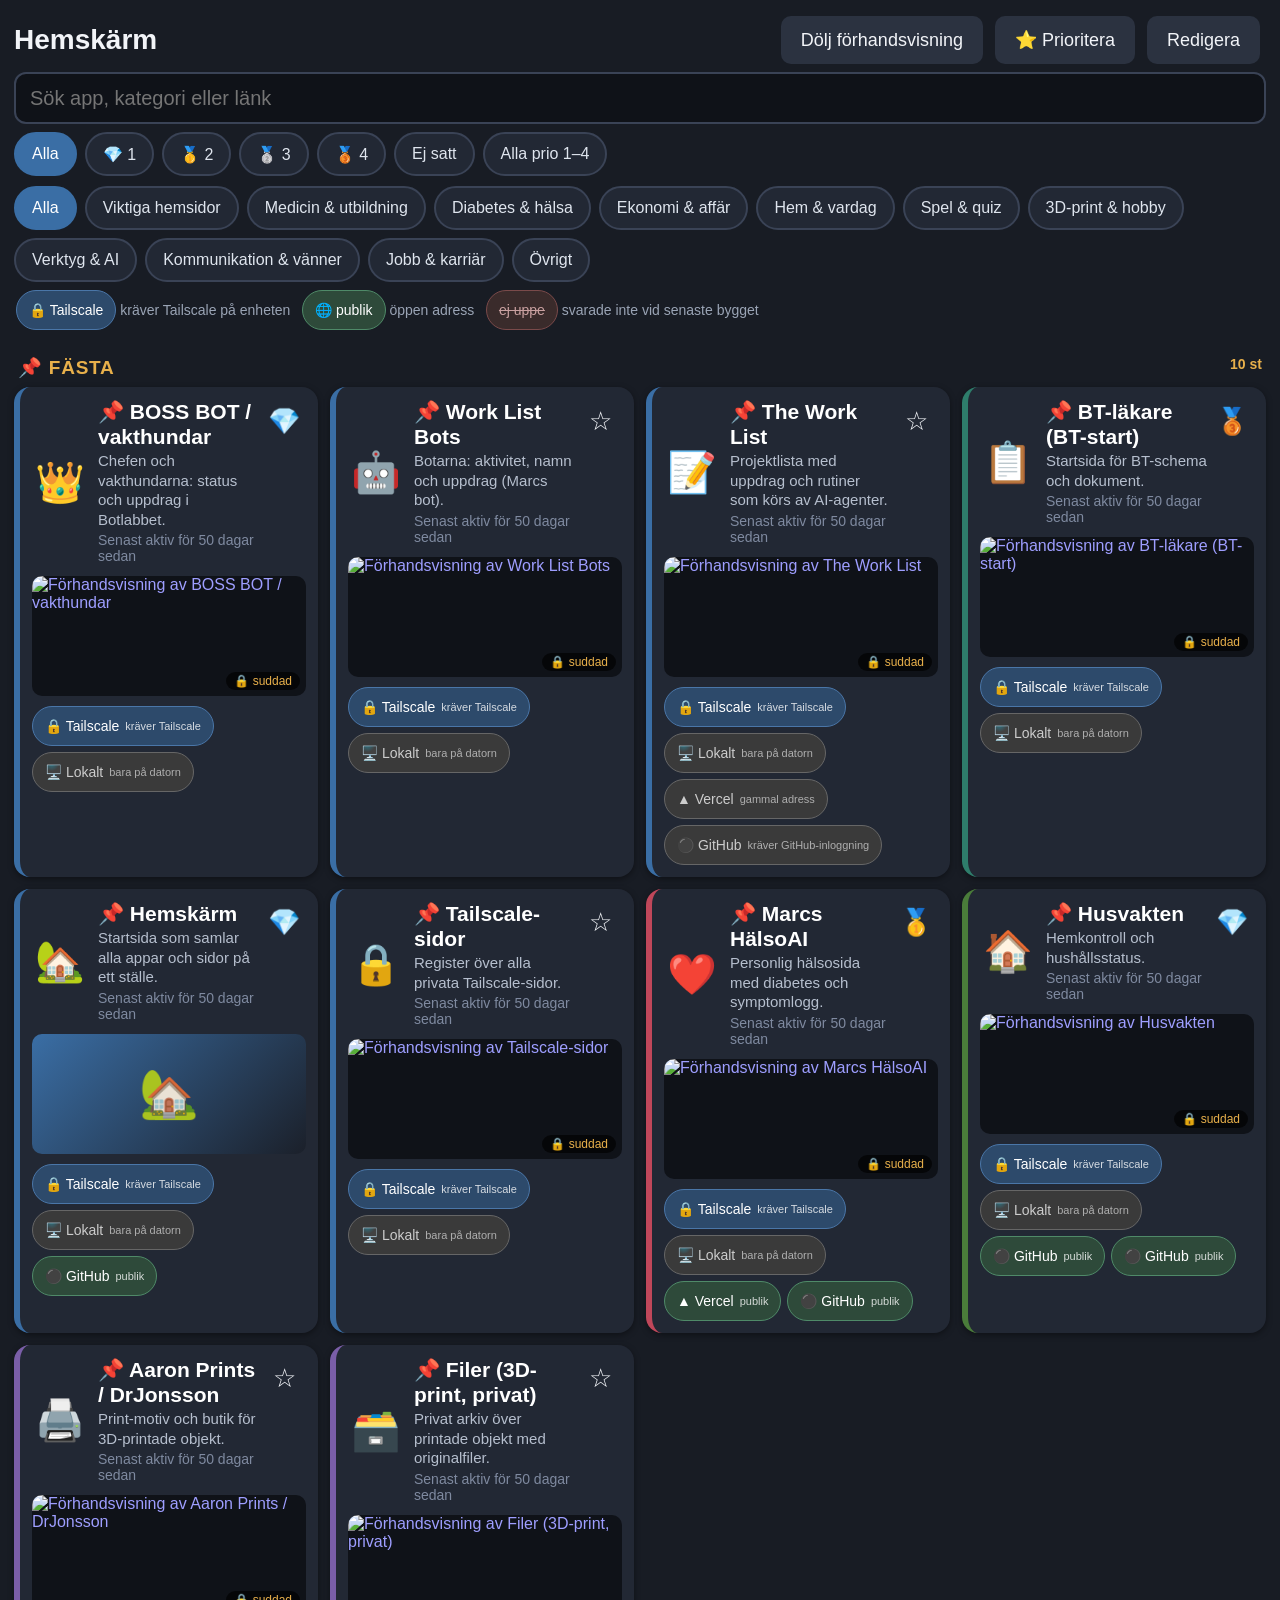
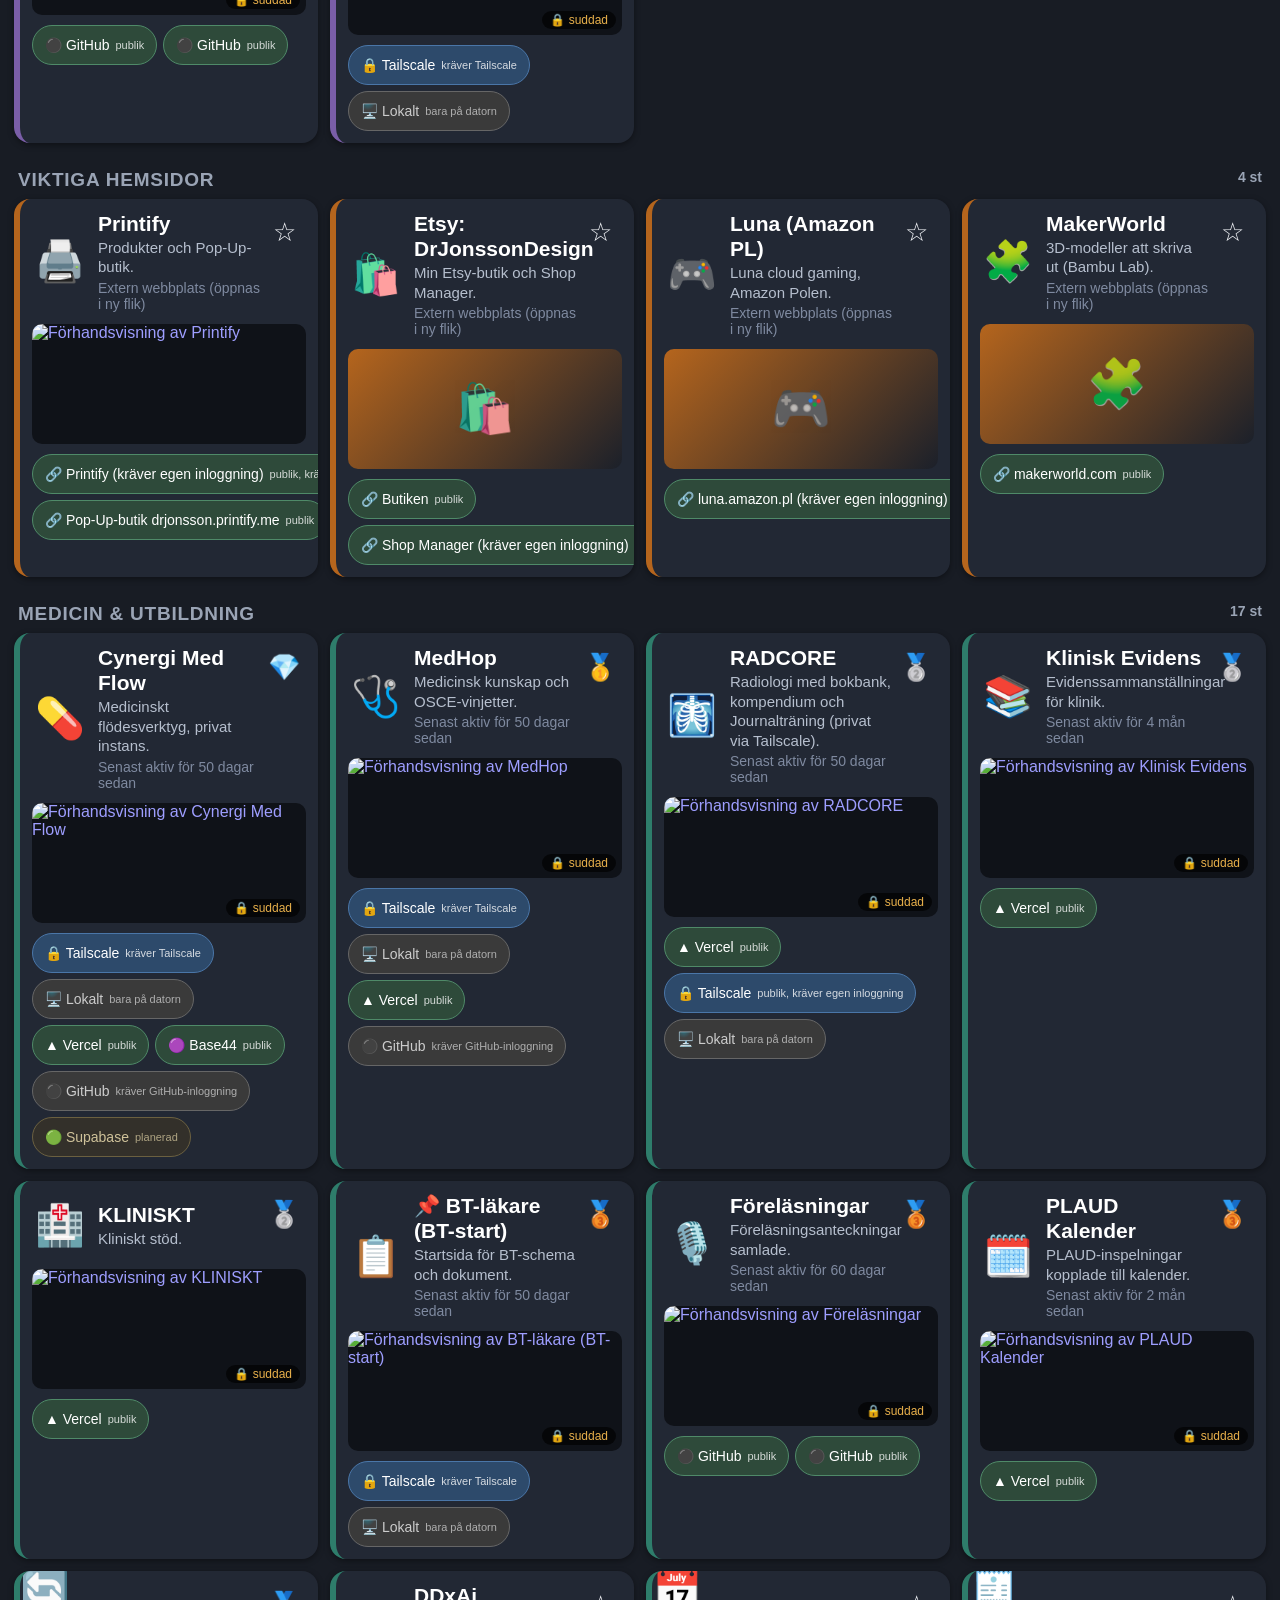
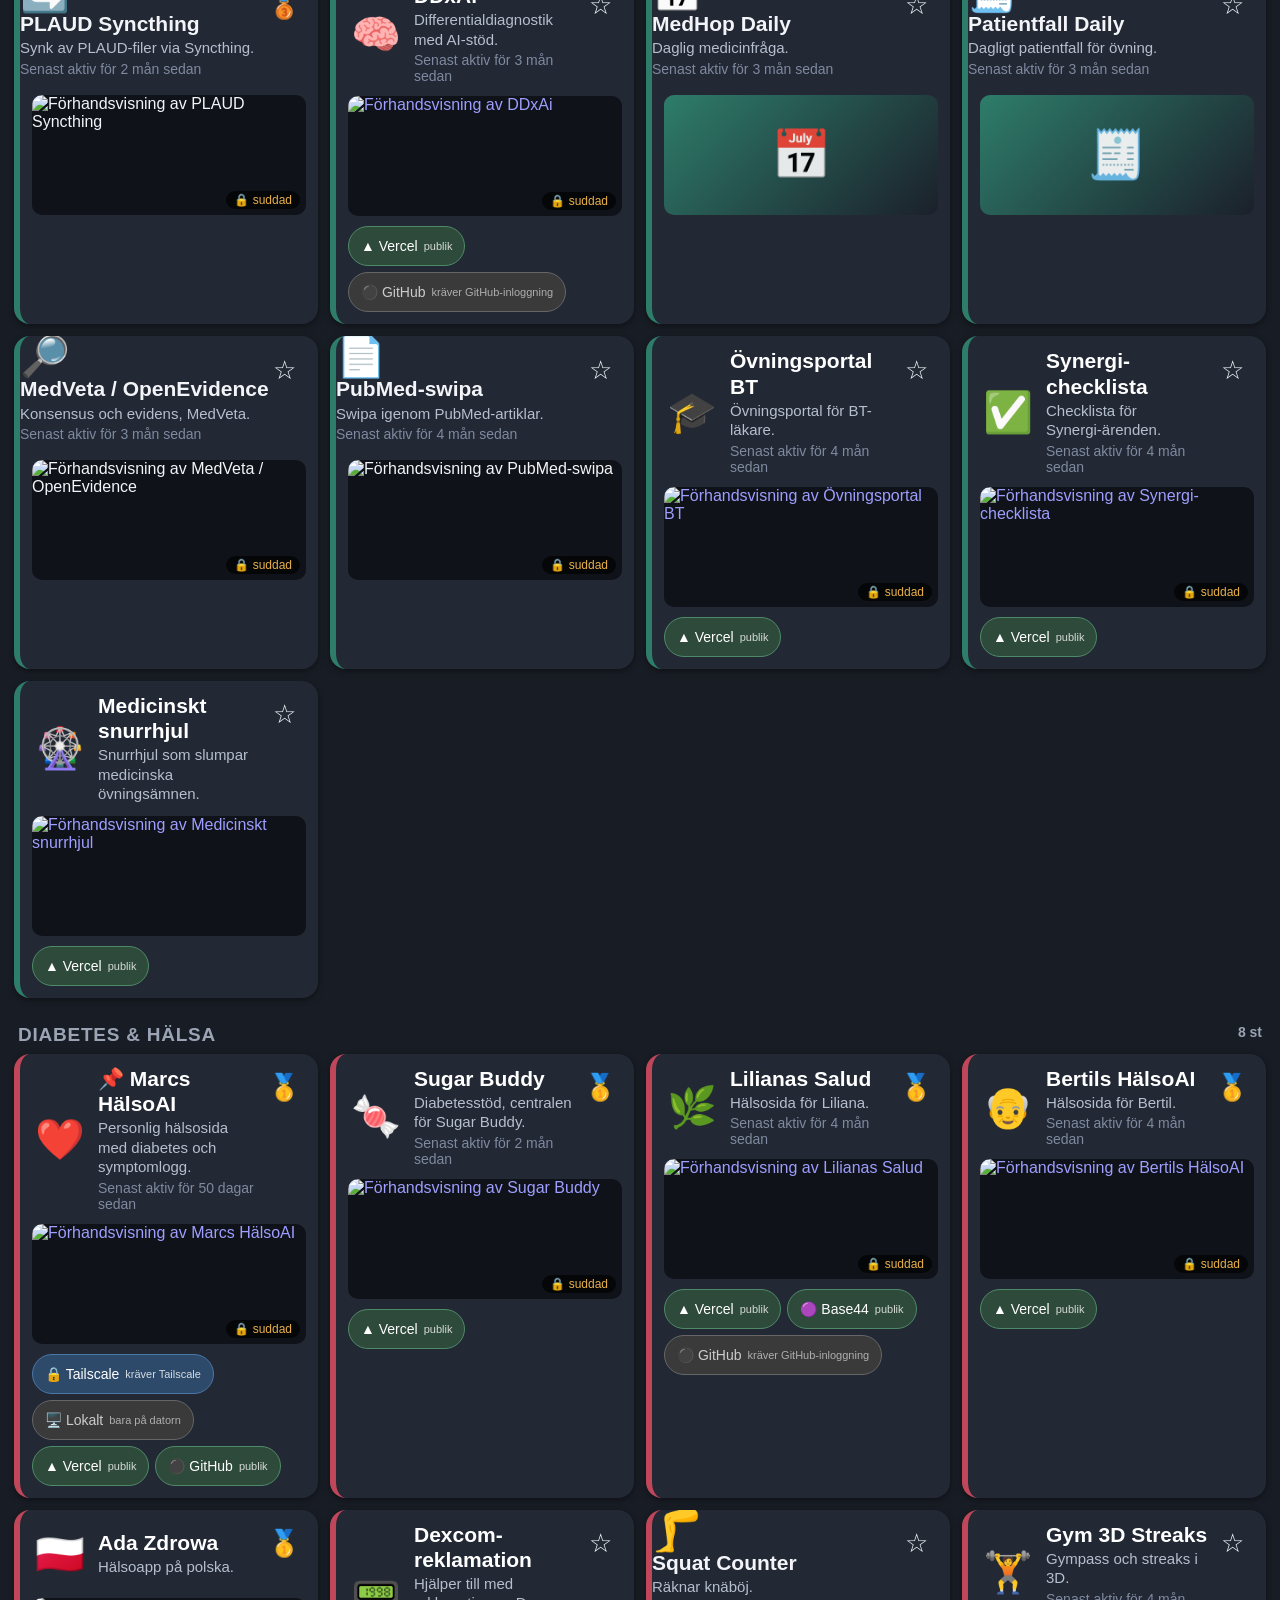
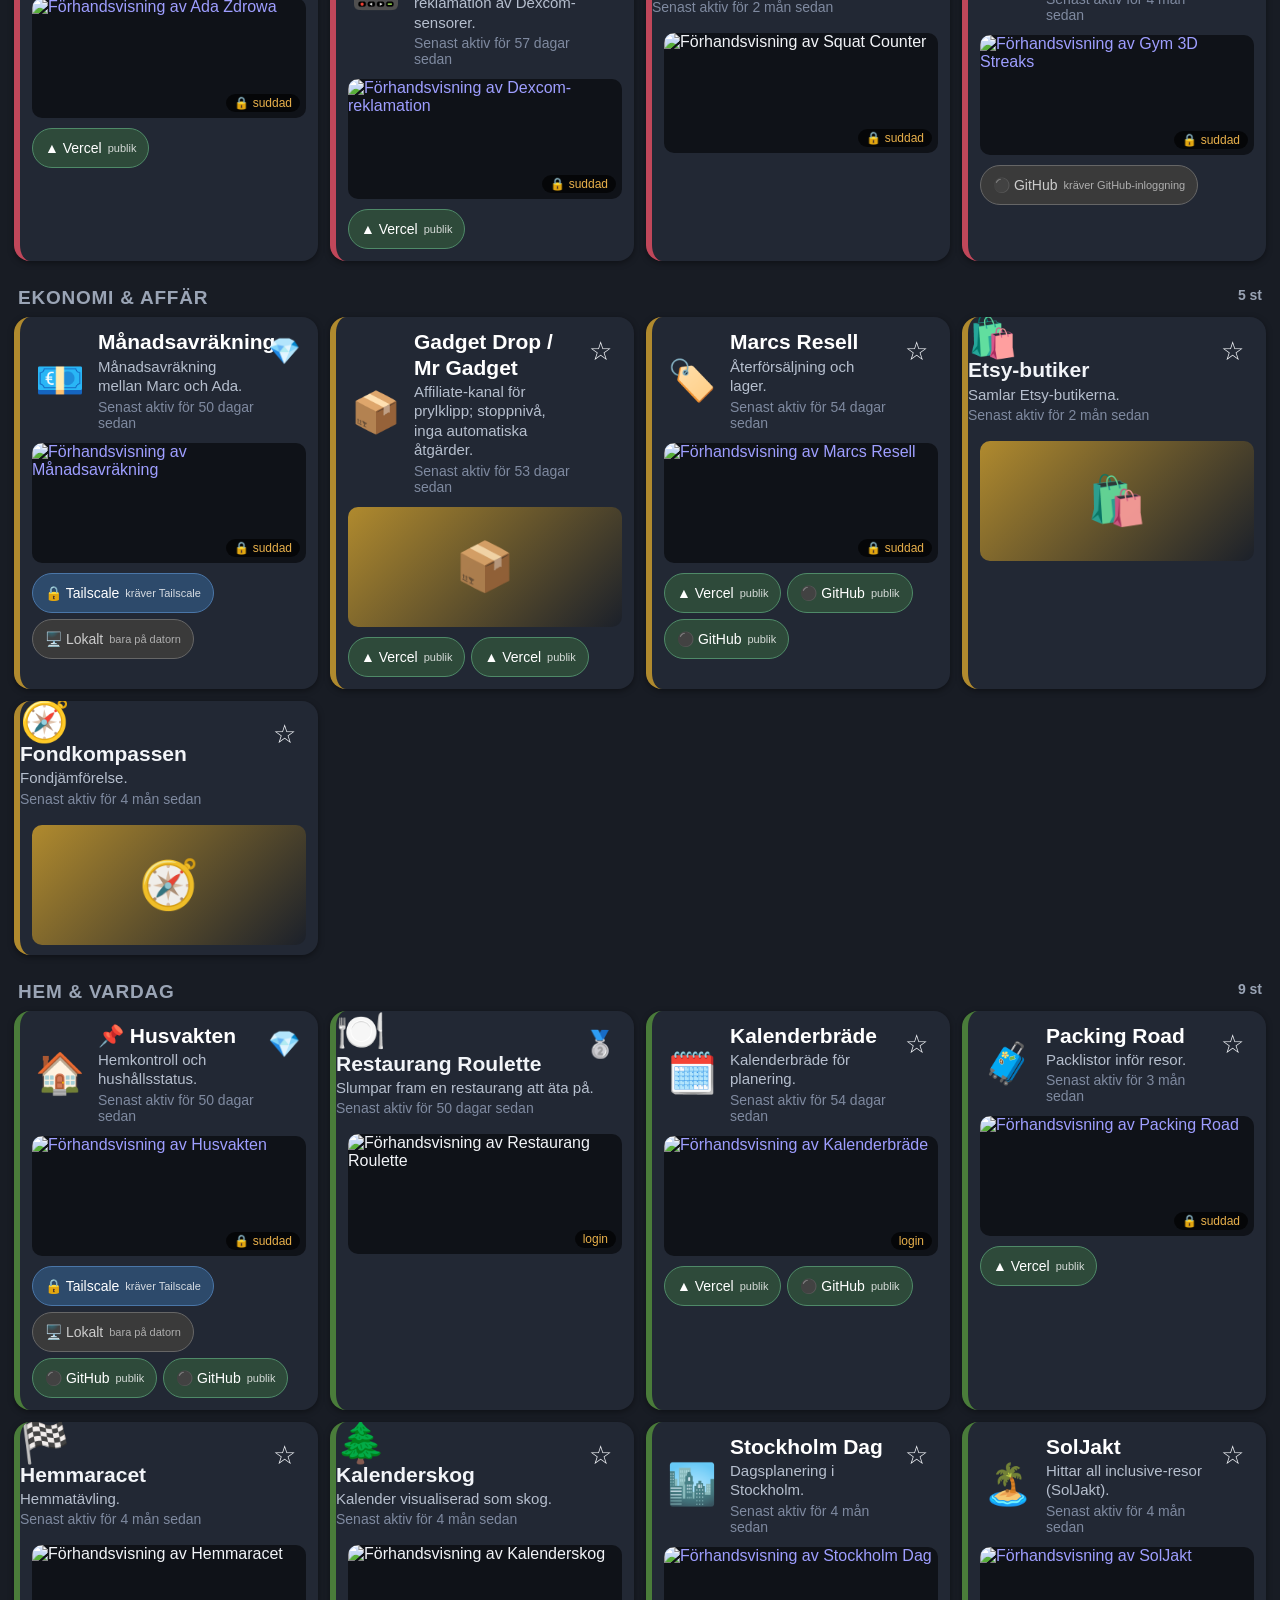
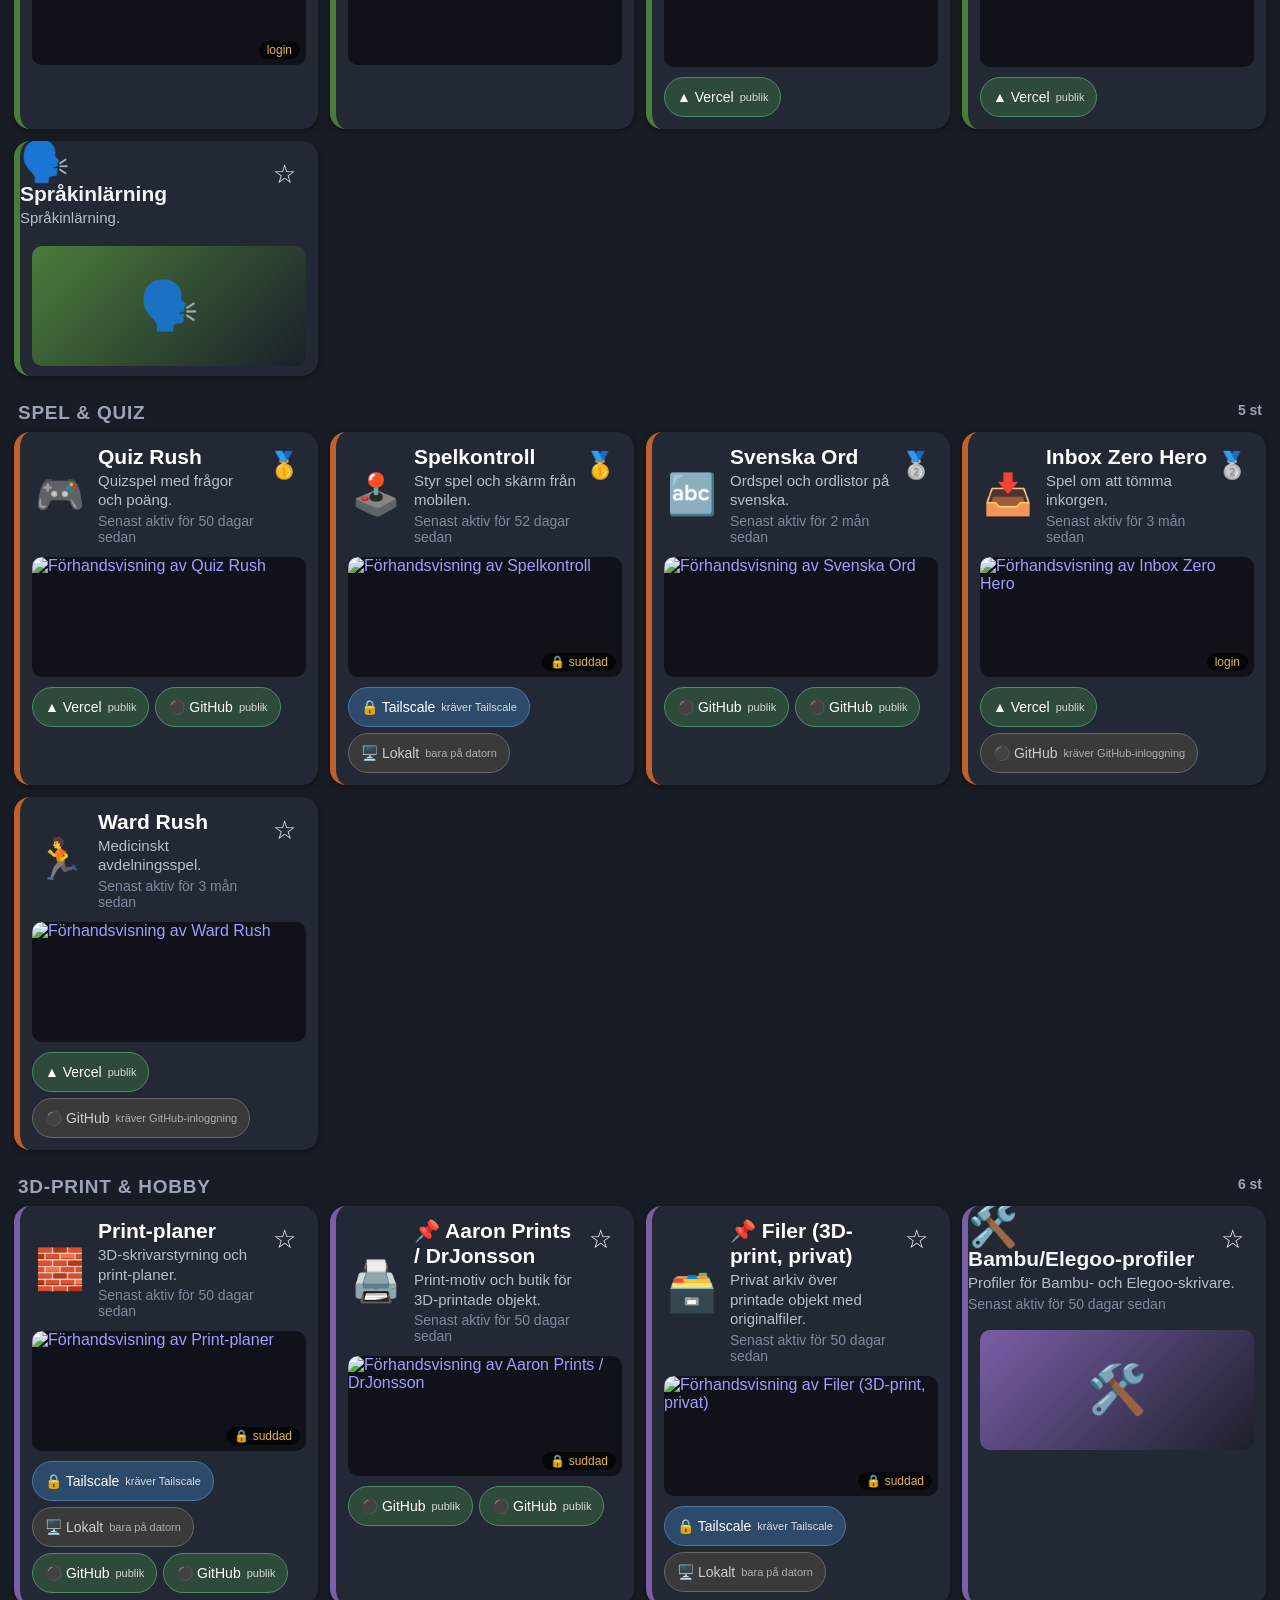
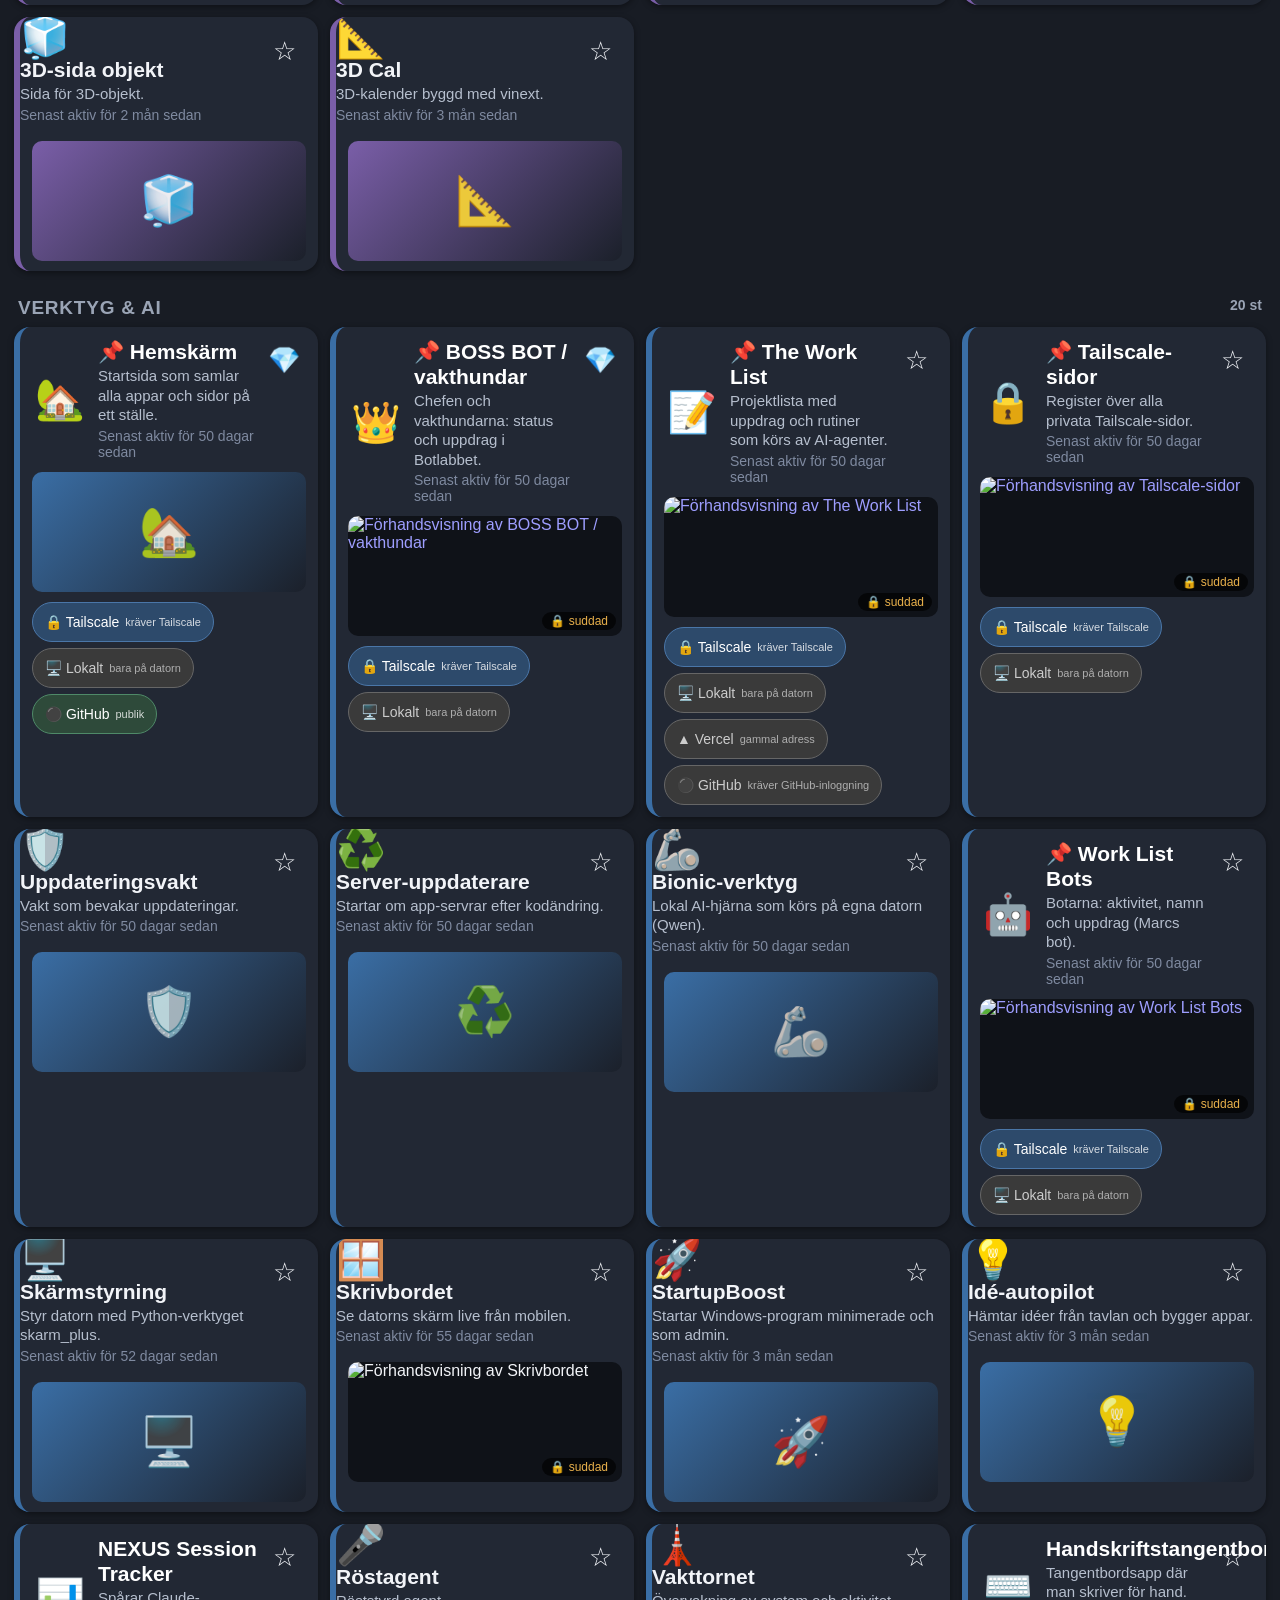
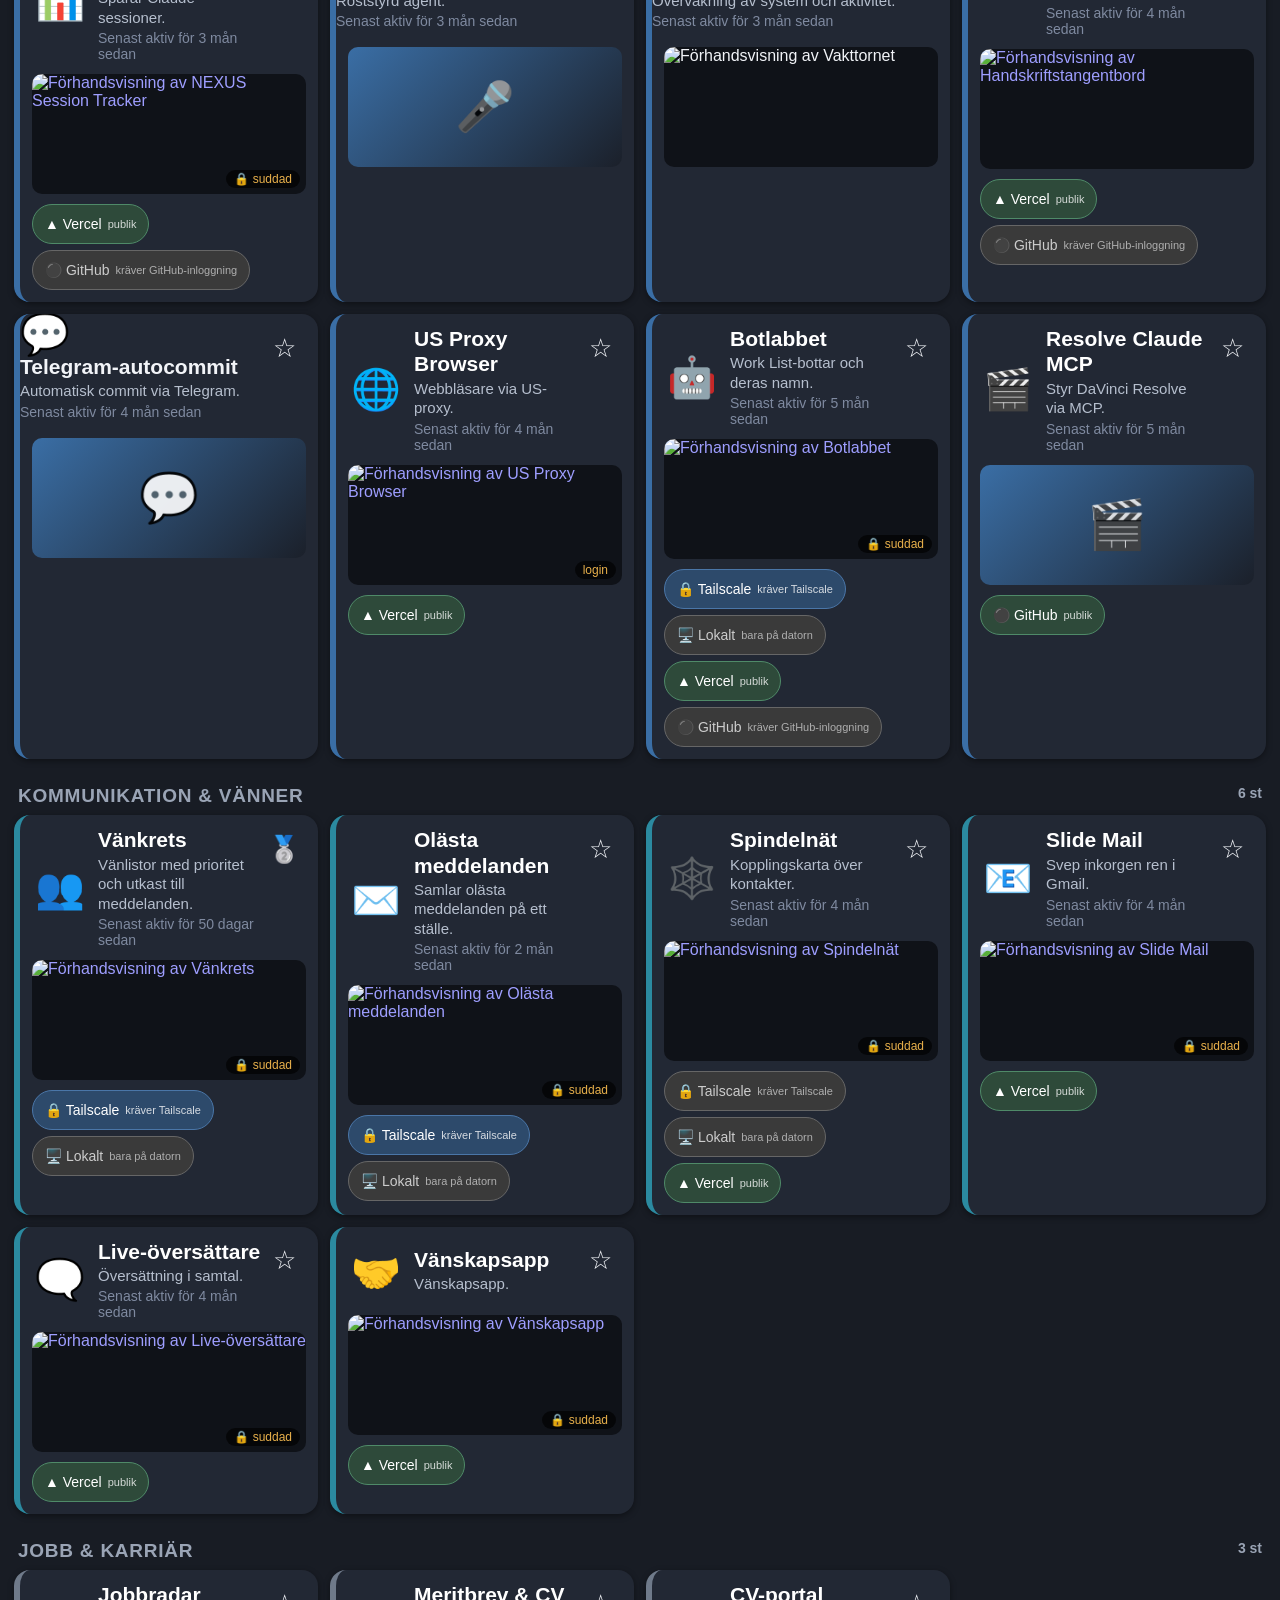
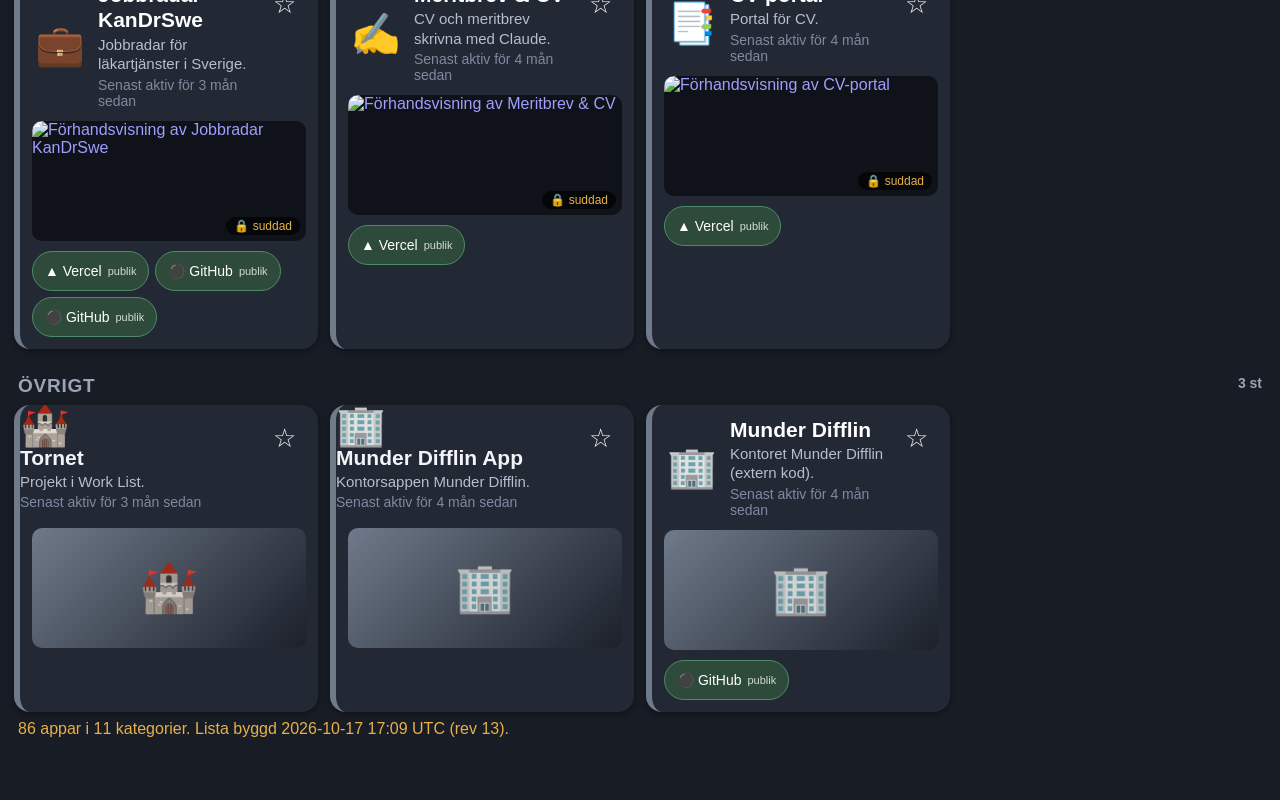
==== commit 3e04eecd: "Hemskärm: åtgärdssystem (blinkande röd markering, infopanel, filter, begar.mjs) Co-Authored-By: Clau" ====
--- a/index.html
+++ b/index.html
@@ -12,6 +12,7 @@
 <link rel="apple-touch-icon" href="apple-touch-icon.png">
 <link rel="icon" href="apple-touch-icon.png">
 <link rel="stylesheet" href="style.css?v=3">
+<link rel="stylesheet" href="atgarder.css?v=2">
 <style>
 .topp .kn{display:flex;gap:6px;flex-wrap:wrap;justify-content:flex-end}
 .pfilter{display:flex;flex-wrap:wrap;gap:8px;margin:6px 0}
@@ -53,6 +54,7 @@
   </div>
   <div class="verktyg">
     <input id="sok" type="search" placeholder="Sök app, kategori eller länk" autocomplete="off" autocapitalize="off" autocorrect="off">
+    <div id="atbar" class="atbar"></div>
     <div id="pfilter" class="pfilter"></div>
     <div id="filter" class="filter"></div>
     <p class="forklaring"><span class="chip ts">🔒 Tailscale</span> kräver Tailscale på enheten &nbsp; <span class="chip pub">🌐 publik</span> öppen adress &nbsp; <span class="chip dod">ej uppe</span> svarade inte vid senaste bygget</p>
@@ -90,6 +92,7 @@
 </div>
 
 <script src="js/config.js?v=1"></script>
-<script src="js/app.js?v=8"></script>
+<script src="js/atgarder.js?v=1"></script>
+<script src="js/app.js?v=9"></script>
 </body>
 </html>
--- a/atgarder.css
+++ b/atgarder.css
@@ -0,0 +1,52 @@
+/* Åtgärder: blinkande röd markering, (i)-märke, panel, filter. */
+:root{--rod:#e53935;--rod-ljus:#ff6b66}
+.atbar{margin:8px 0 2px}
+.atrad{display:flex;flex-wrap:wrap;align-items:center;gap:8px}
+.atrad .atfilter{margin:0;flex:1 1 0;min-width:0;flex-wrap:nowrap;overflow-x:auto;-webkit-overflow-scrolling:touch}
+.atrad{flex-wrap:nowrap}
+.atchip{display:inline-flex;align-items:center;gap:10px;min-height:48px;padding:0 16px;border-radius:24px;border:2px solid var(--rod);background:#3a1a1a;color:#fff;font-size:18px;font-weight:800;-webkit-appearance:none;appearance:none}
+.atchip.pa{background:var(--rod)}
+.atn{display:inline-flex;align-items:center;justify-content:center;min-width:26px;height:26px;padding:0 7px;border-radius:13px;background:var(--rod);color:#fff;font-size:15px;font-weight:800;line-height:1}
+.atchip.pa .atn{background:#fff;color:var(--rod)}
+.fknapp.noll{opacity:.55}
+.atchip.blink{animation:atpuls 1.2s ease-in-out infinite}
+.kort.at-has{border-top-color:var(--rod);animation:atpuls 1.2s ease-in-out infinite}
+.at-hu .tx{padding-right:112px!important}
+.atinfo{position:absolute;right:58px;top:8px;z-index:3;display:inline-flex;align-items:center;justify-content:center;min-width:48px;min-height:48px;padding:0;border:2px solid var(--rod);border-radius:24px;background:#3a1a1a;color:#fff;font:italic 800 22px Georgia,serif;-webkit-appearance:none;appearance:none}
+.atinfo .ati{pointer-events:none}
+.atinfo .atn{position:absolute;right:-8px;top:-8px;pointer-events:none;box-shadow:0 0 0 2px #222834}
+@keyframes atpuls{0%,100%{box-shadow:0 0 0 3px var(--rod),0 0 22px 4px rgba(229,57,53,.75)}50%{box-shadow:0 0 0 3px rgba(229,57,53,.25),0 0 4px 0 rgba(229,57,53,.15)}}
+@media (prefers-reduced-motion:reduce){.atchip.blink,.kort.at-has{animation:none}.kort.at-has{box-shadow:0 0 0 4px var(--rod)}.atchip.blink{box-shadow:0 0 0 3px var(--rod-ljus)}}
+/* panel */
+.atov{position:fixed;left:0;right:0;top:0;bottom:0;z-index:60;background:rgba(0,0,0,.65);display:flex;align-items:flex-end;justify-content:center}
+.atsheet{width:100%;max-width:640px;max-height:88vh;max-height:88dvh;display:flex;flex-direction:column;background:#222834;border-radius:20px 20px 0 0;padding:12px 14px calc(14px + env(safe-area-inset-bottom,0px))}
+@media (min-width:700px){.atov{align-items:center}.atsheet{border-radius:20px}}
+.athdr{display:flex;align-items:center;justify-content:space-between;gap:10px;margin-bottom:8px}
+.atht{font-size:20px;font-weight:800;min-width:0;overflow-wrap:anywhere}
+.atstang{flex:0 0 auto;min-width:72px;min-height:48px;border:0;border-radius:12px;background:#2b3240;color:#f2f4f8;font-size:17px;-webkit-appearance:none;appearance:none}
+.atlist{overflow-y:auto;-webkit-overflow-scrolling:touch;flex:1 1 auto;min-height:0}
+.atkort{background:#1b202a;border-radius:14px;border-left:6px solid #6f7a8a;padding:12px;margin:0 0 12px}
+.atkort.p-hog{border-left-color:var(--rod)}.atkort.p-normal{border-left-color:#e8b04b}
+.atkh{display:flex;flex-wrap:wrap;align-items:center;gap:6px;margin-bottom:6px}
+.atnr{font-weight:800;color:#9aa4b5;margin-right:2px}
+.atpill{border-radius:12px;padding:3px 10px;font-size:13px;font-weight:700;background:#2b3240;color:#dfe5ee}
+.atpill.hog{background:var(--rod);color:#fff}.atpill.normal{background:#6b5a14;color:#ffe9a0}
+.attid{margin-left:auto;font-size:13px;color:#9aa4b5}
+.attitel{font-size:20px;font-weight:800;line-height:1.25;margin-bottom:6px;overflow-wrap:anywhere}
+.atfork p{margin:6px 0;font-size:16px;line-height:1.45;overflow-wrap:anywhere}
+.atlank{color:#7fb3ff}
+.atcmd{display:flex;align-items:center;gap:8px;margin:6px 0;background:#0b0d12;border:1px solid #3a4356;border-radius:10px;padding:6px 6px 6px 10px}
+.atcmd code{flex:1 1 auto;min-width:0;font:14px Menlo,Consolas,monospace;color:#cfe7c9;overflow-wrap:anywhere}
+.atkop{flex:0 0 auto;min-width:72px;min-height:44px;margin-left:6px;border:0;border-radius:10px;background:#3a6ea5;color:#fff;font-size:15px;-webkit-appearance:none;appearance:none}
+.atcmd .atkop{margin-left:0}
+.atklar{display:block;width:100%;min-height:52px;margin-top:10px;border:0;border-radius:12px;background:#2e7d4a;color:#fff;font-size:19px;font-weight:800;-webkit-appearance:none;appearance:none}
+.atmsg{color:#e8b04b;font-size:16px;margin:8px 4px}
+/* senaste förfrågningar */
+.atrecent{display:grid;grid-template-columns:repeat(auto-fill,minmax(300px,1fr));gap:10px}
+.atrr{display:flex;align-items:center;gap:12px;min-height:64px;padding:8px 12px;border:0;border-left:6px solid #e8b04b;border-radius:12px;background:#222834;color:#f2f4f8;text-align:left;font:inherit;-webkit-appearance:none;appearance:none}
+.atrr.p-hog{border-left-color:var(--rod)}
+.atrik{font-size:32px;flex:0 0 40px;text-align:center}
+.atrt{display:block;min-width:0}
+.atrtitel{display:block;font-size:17px;font-weight:800;overflow-wrap:anywhere}
+.atrsub{display:block;font-size:13px;color:#9aa4b5;margin-top:2px}
+@media (max-width:520px){.atrecent{grid-template-columns:minmax(0,1fr)}}
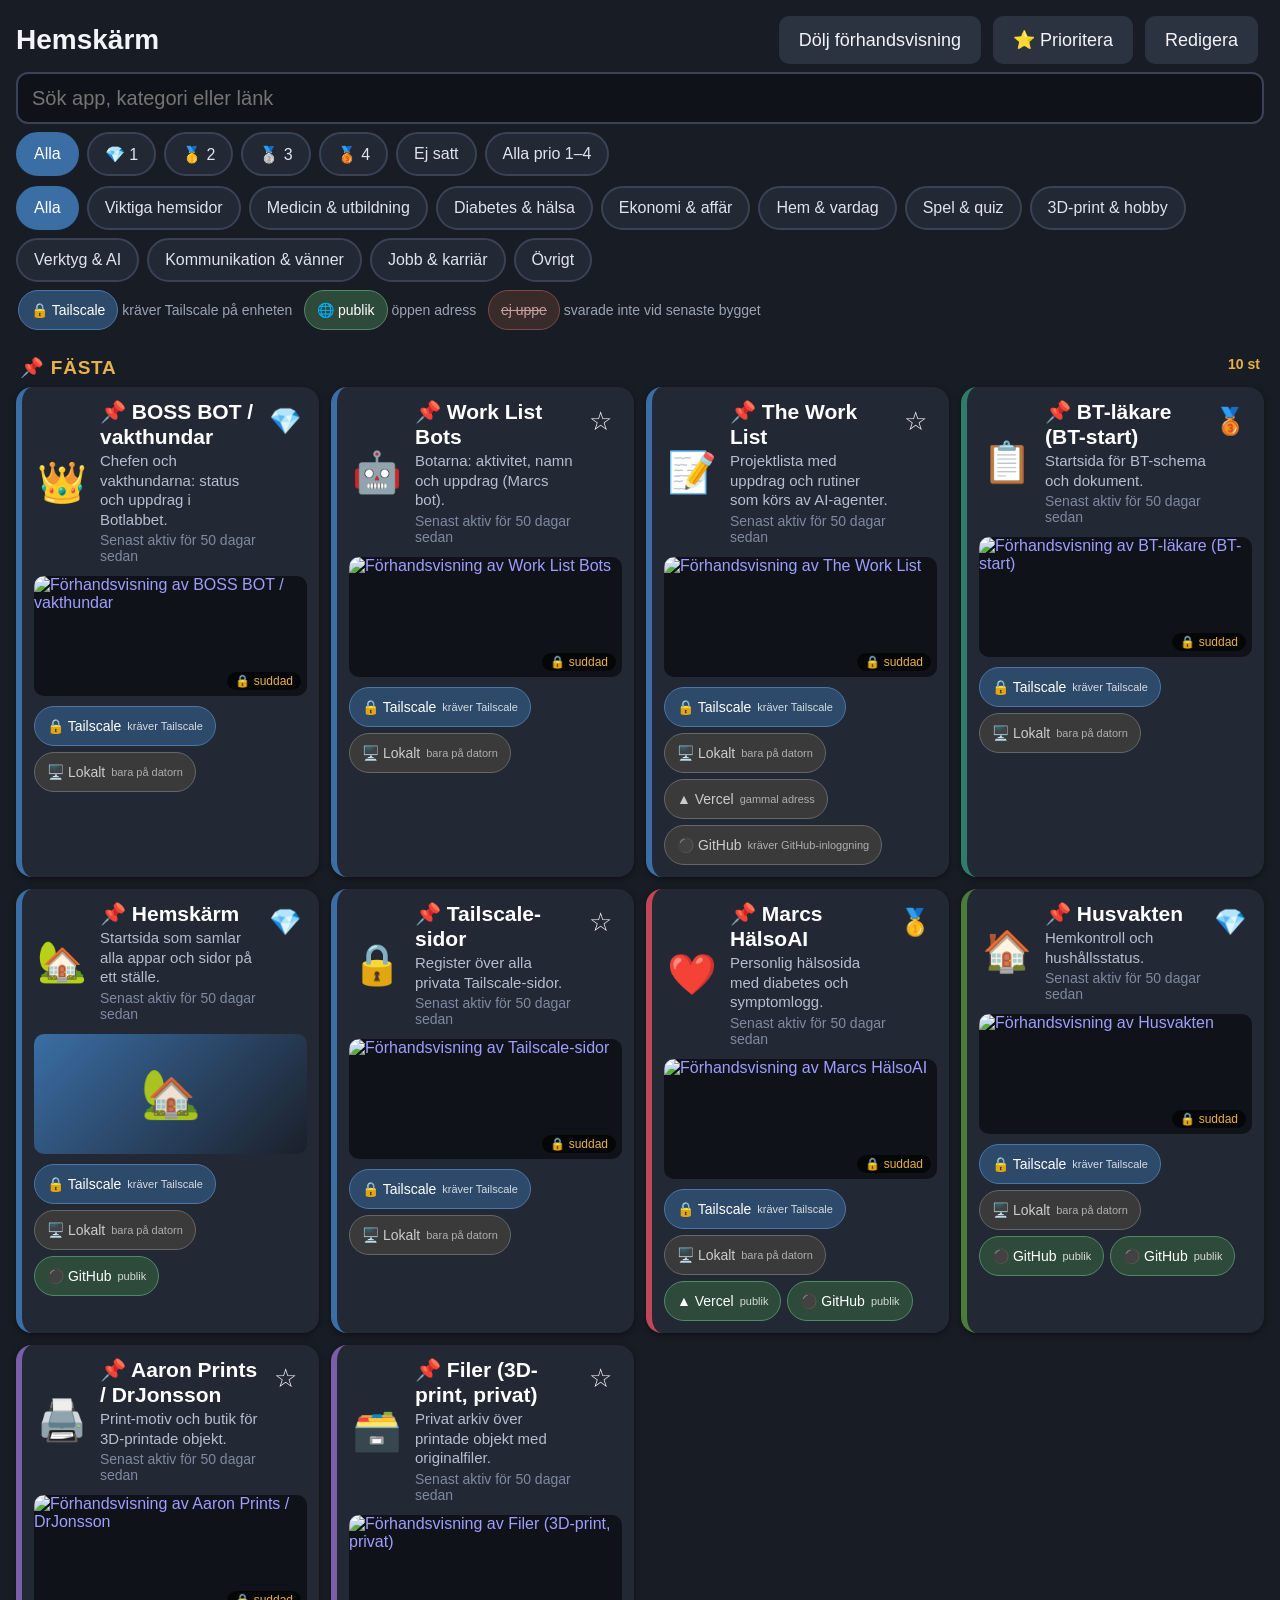
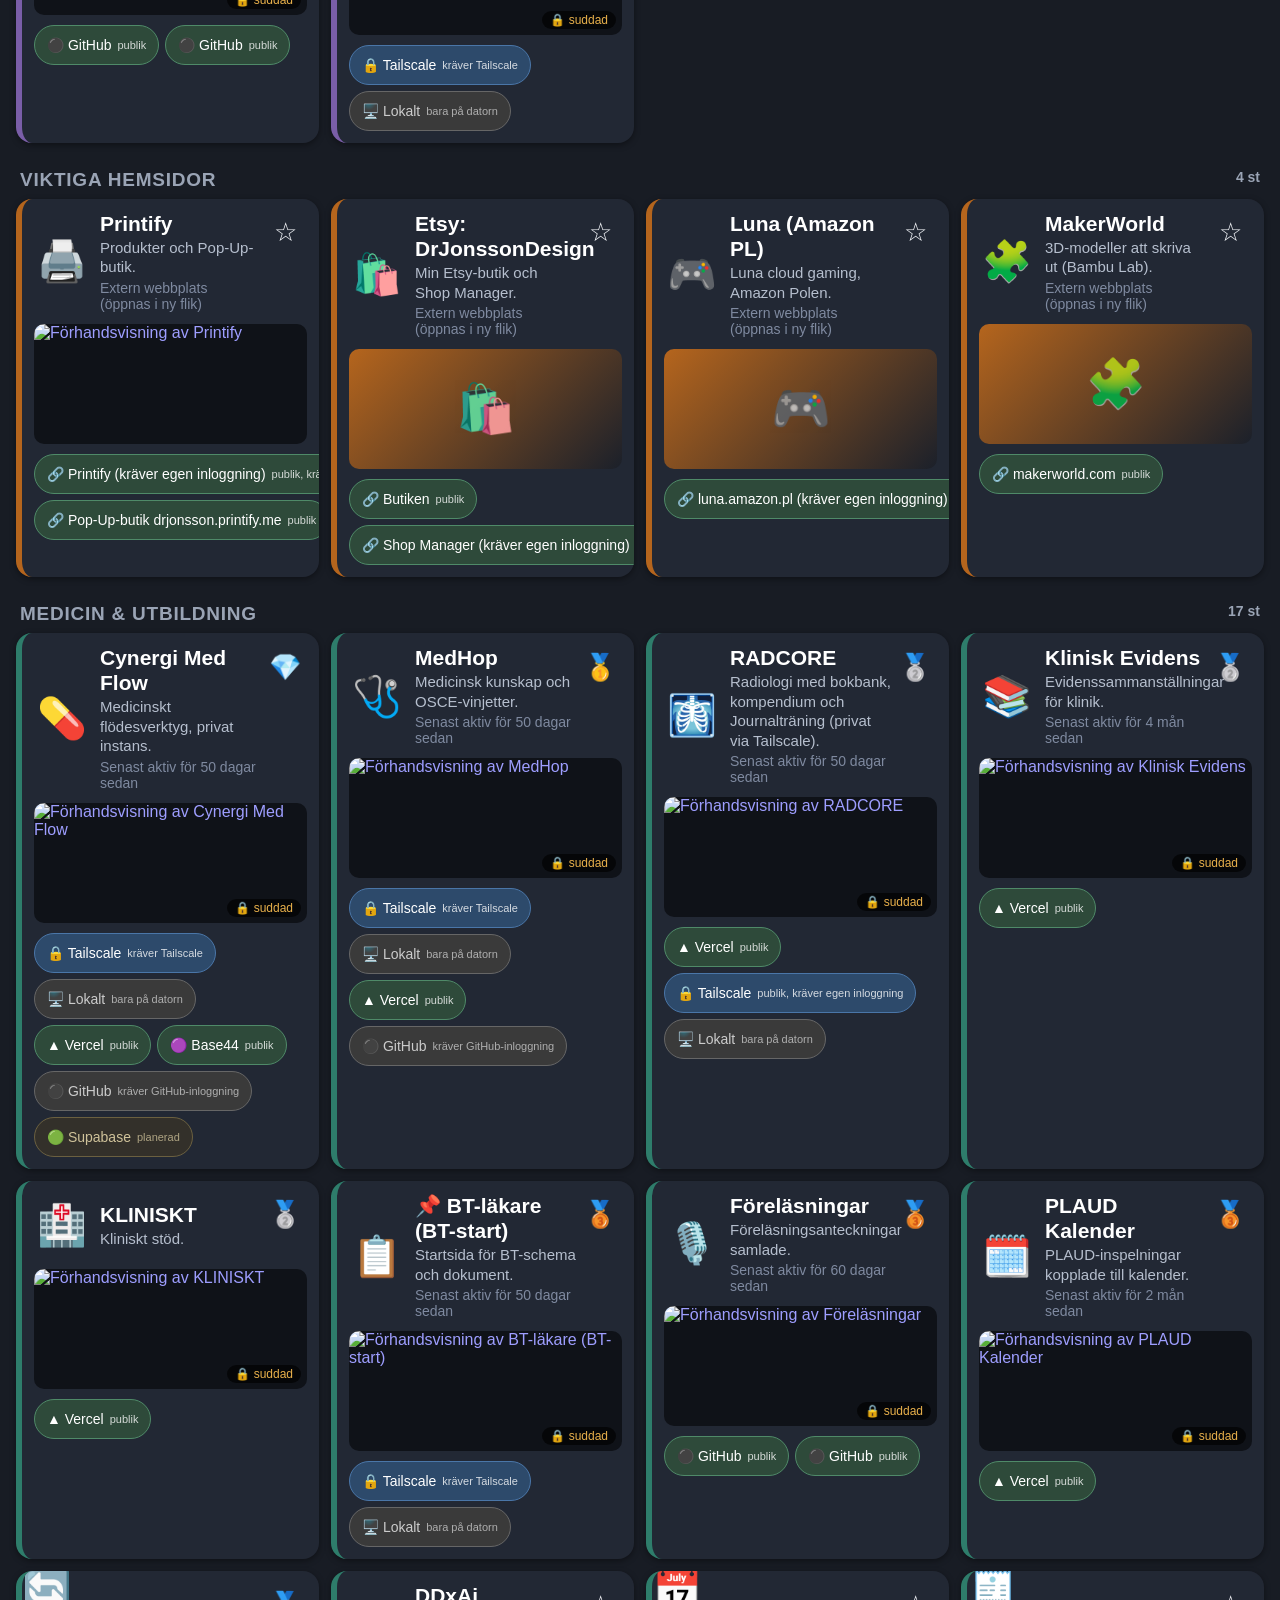
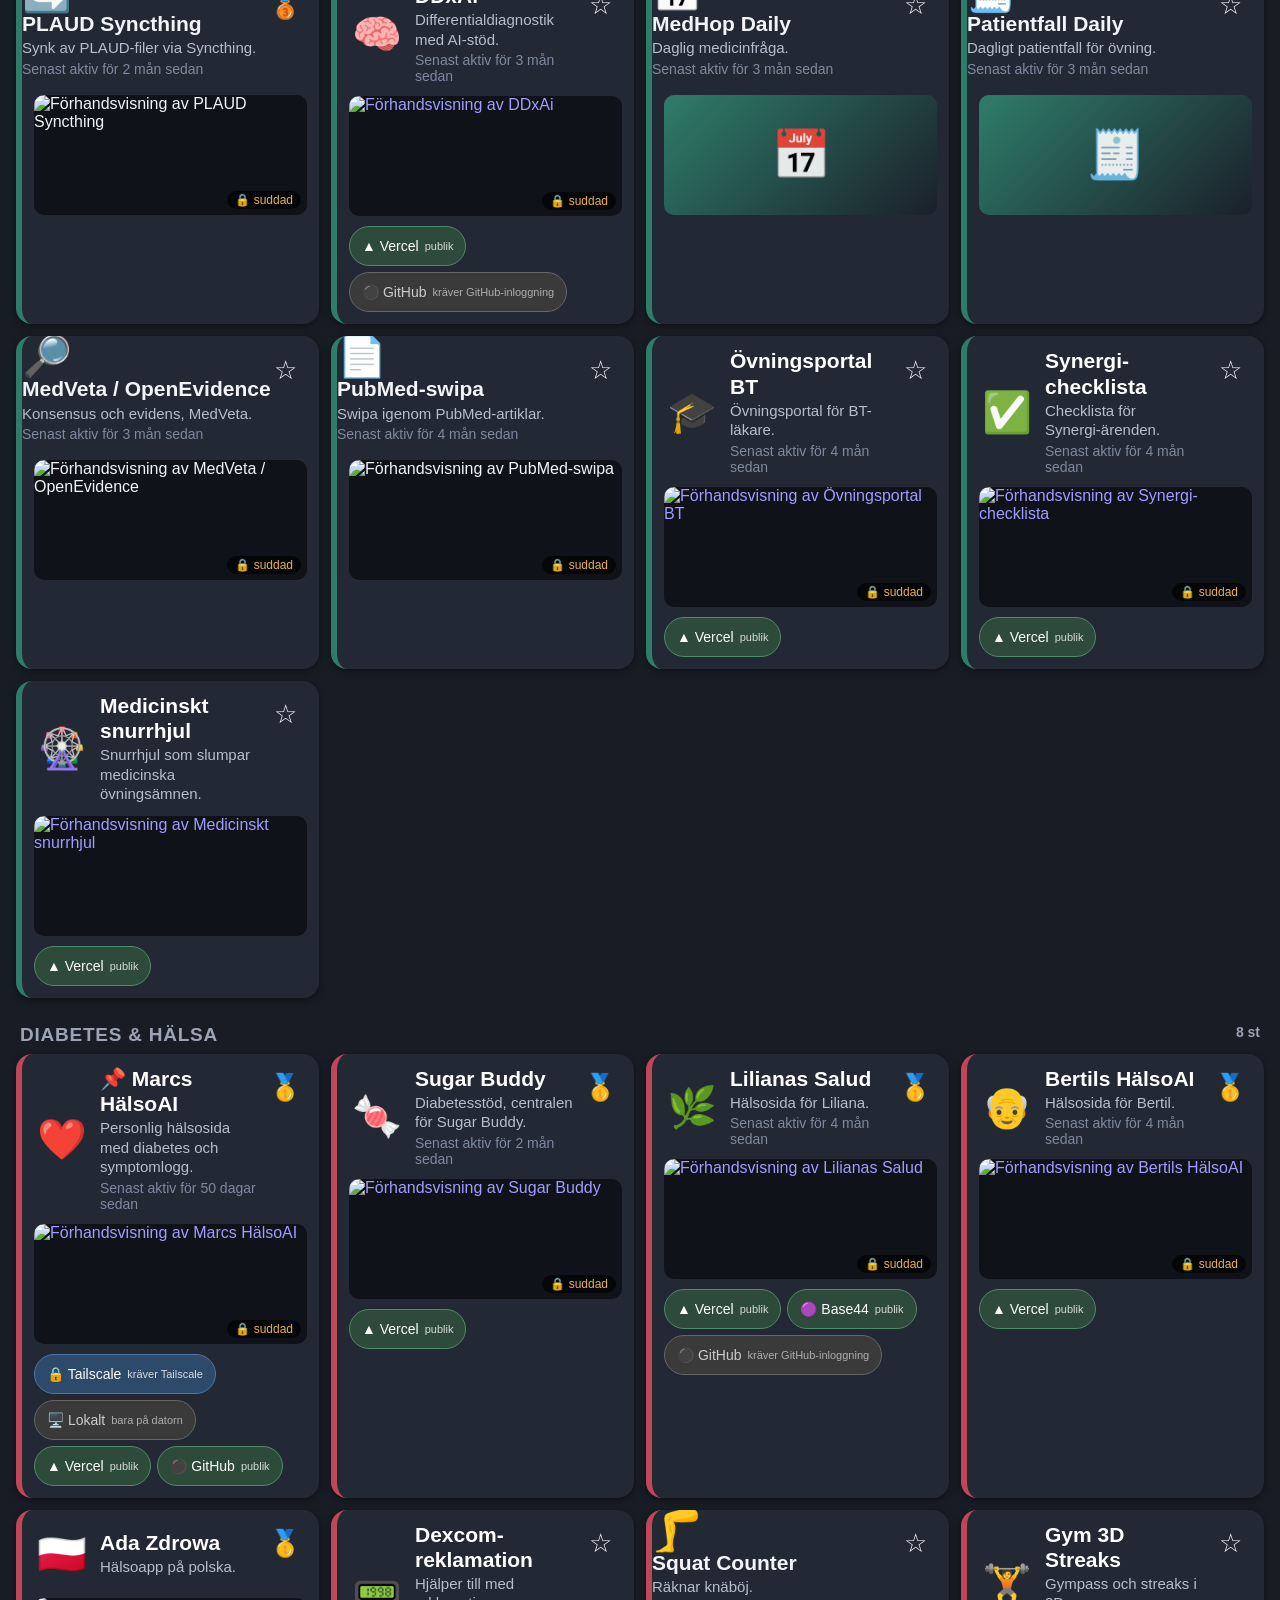
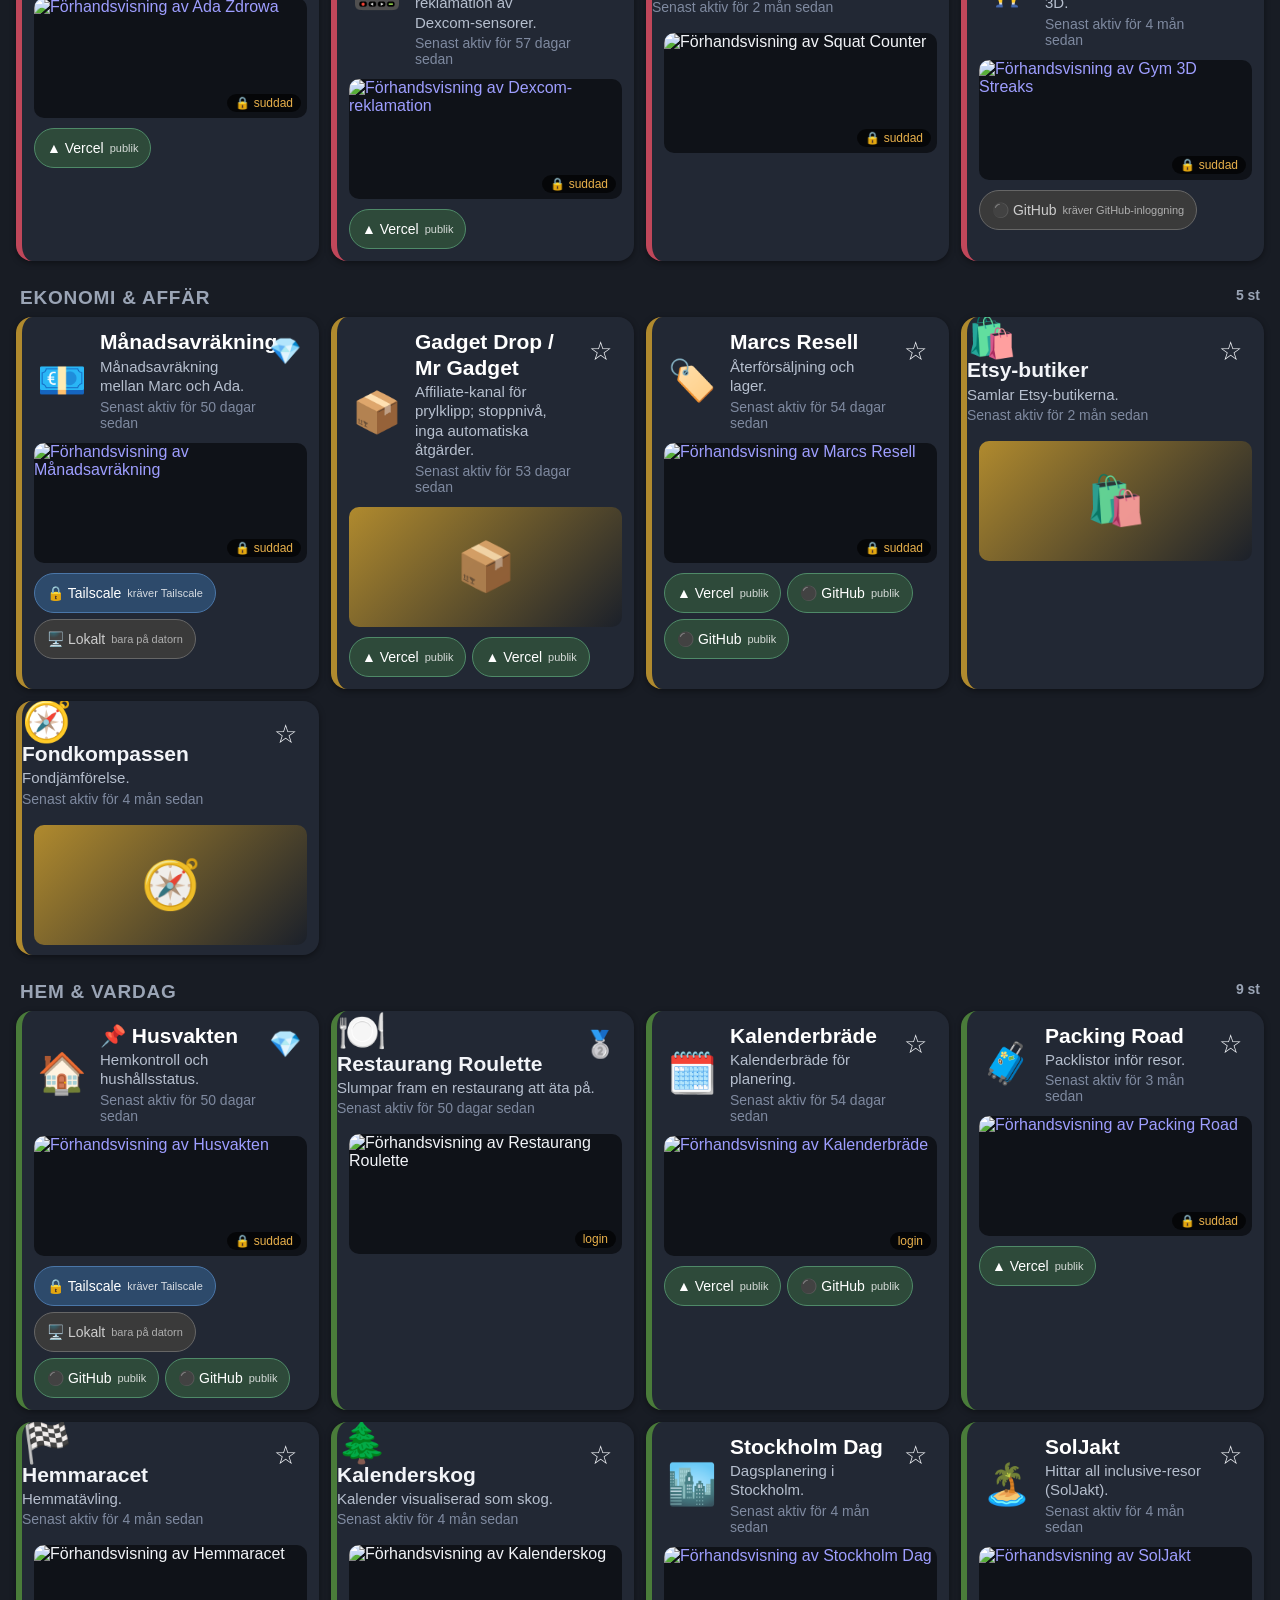
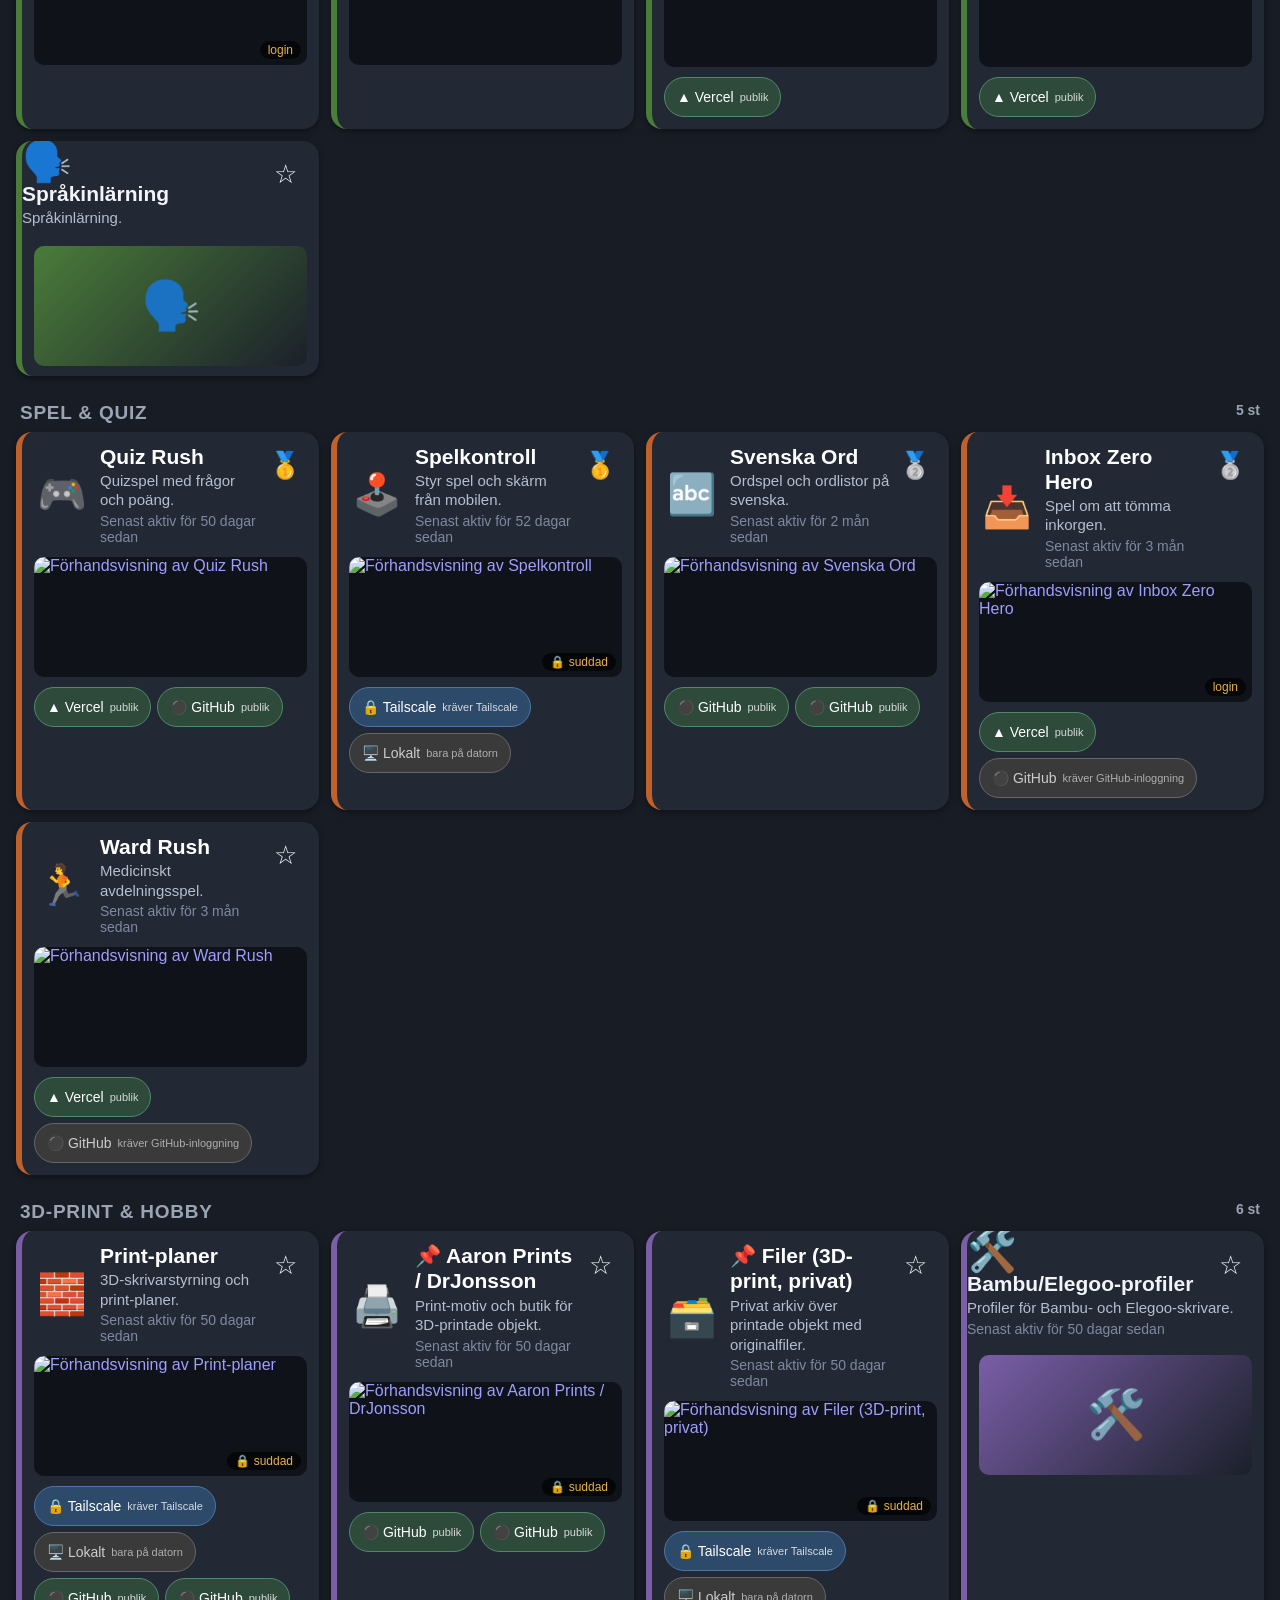
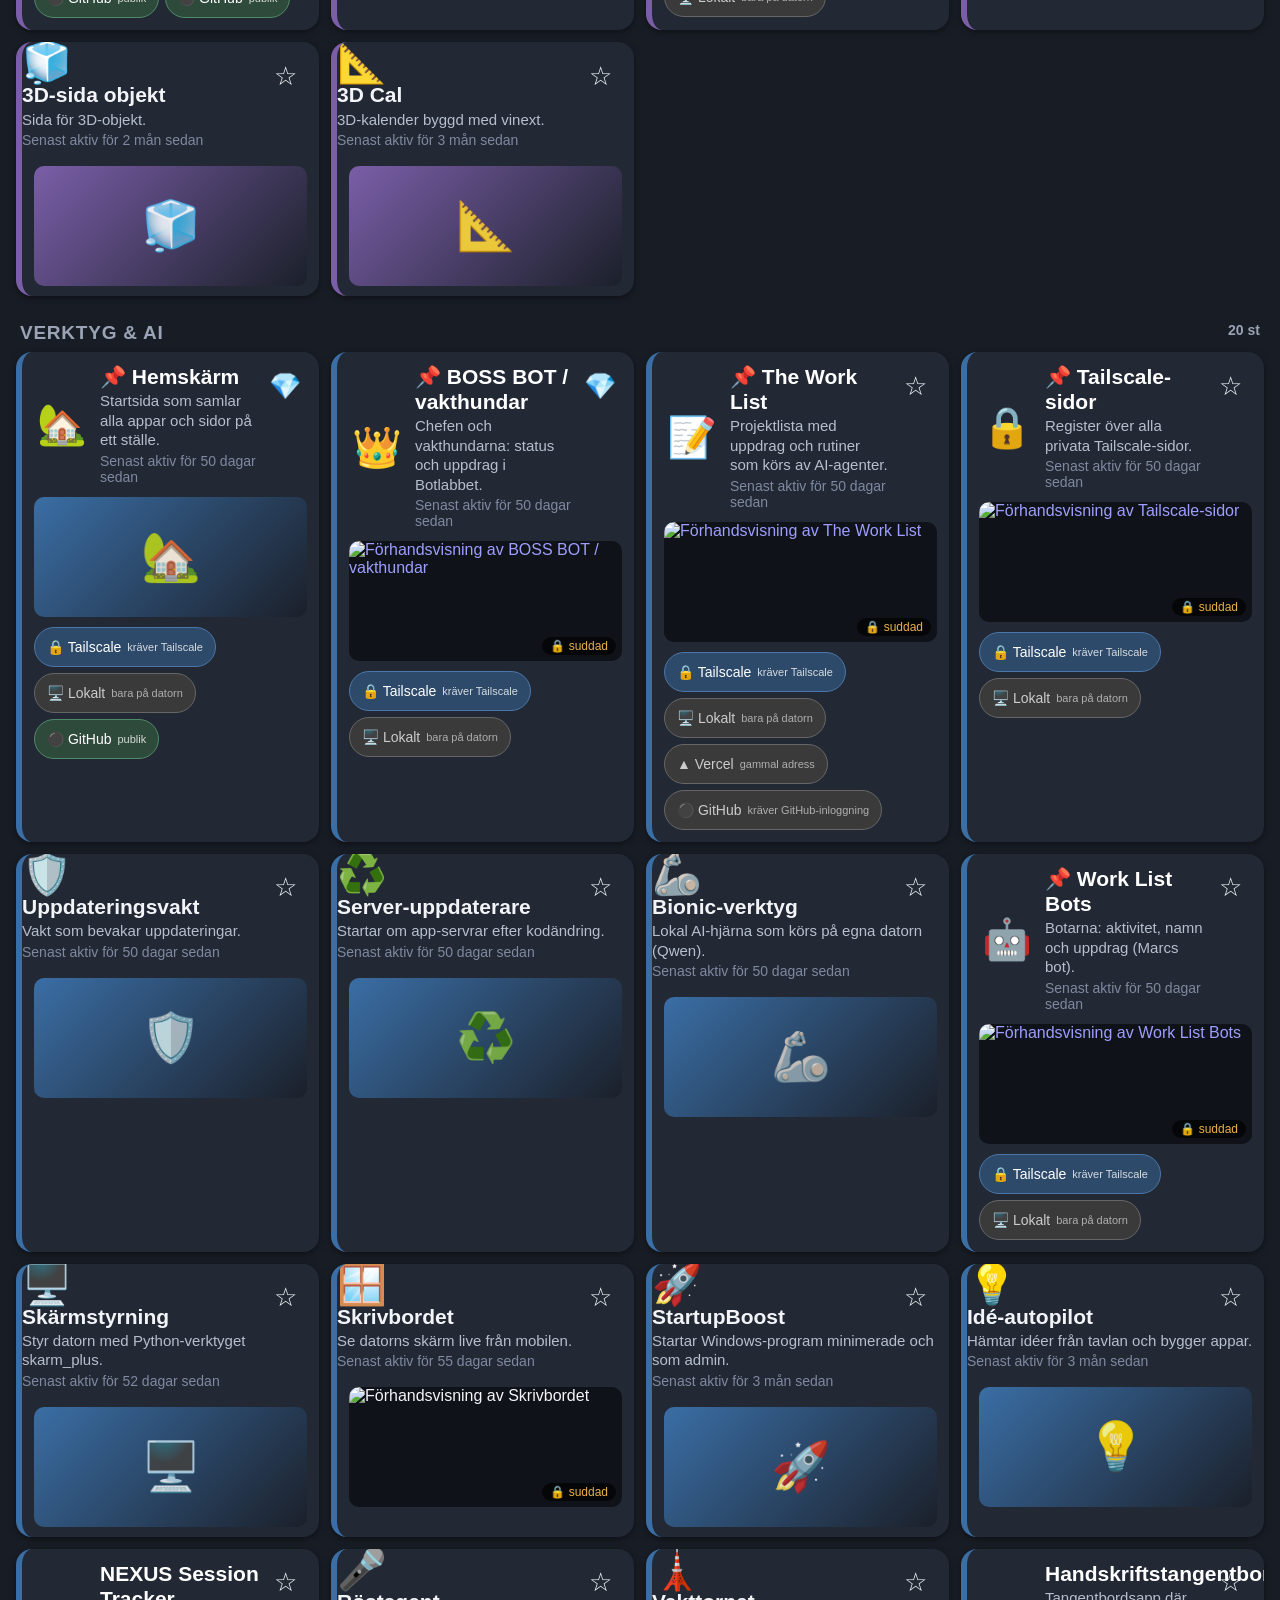
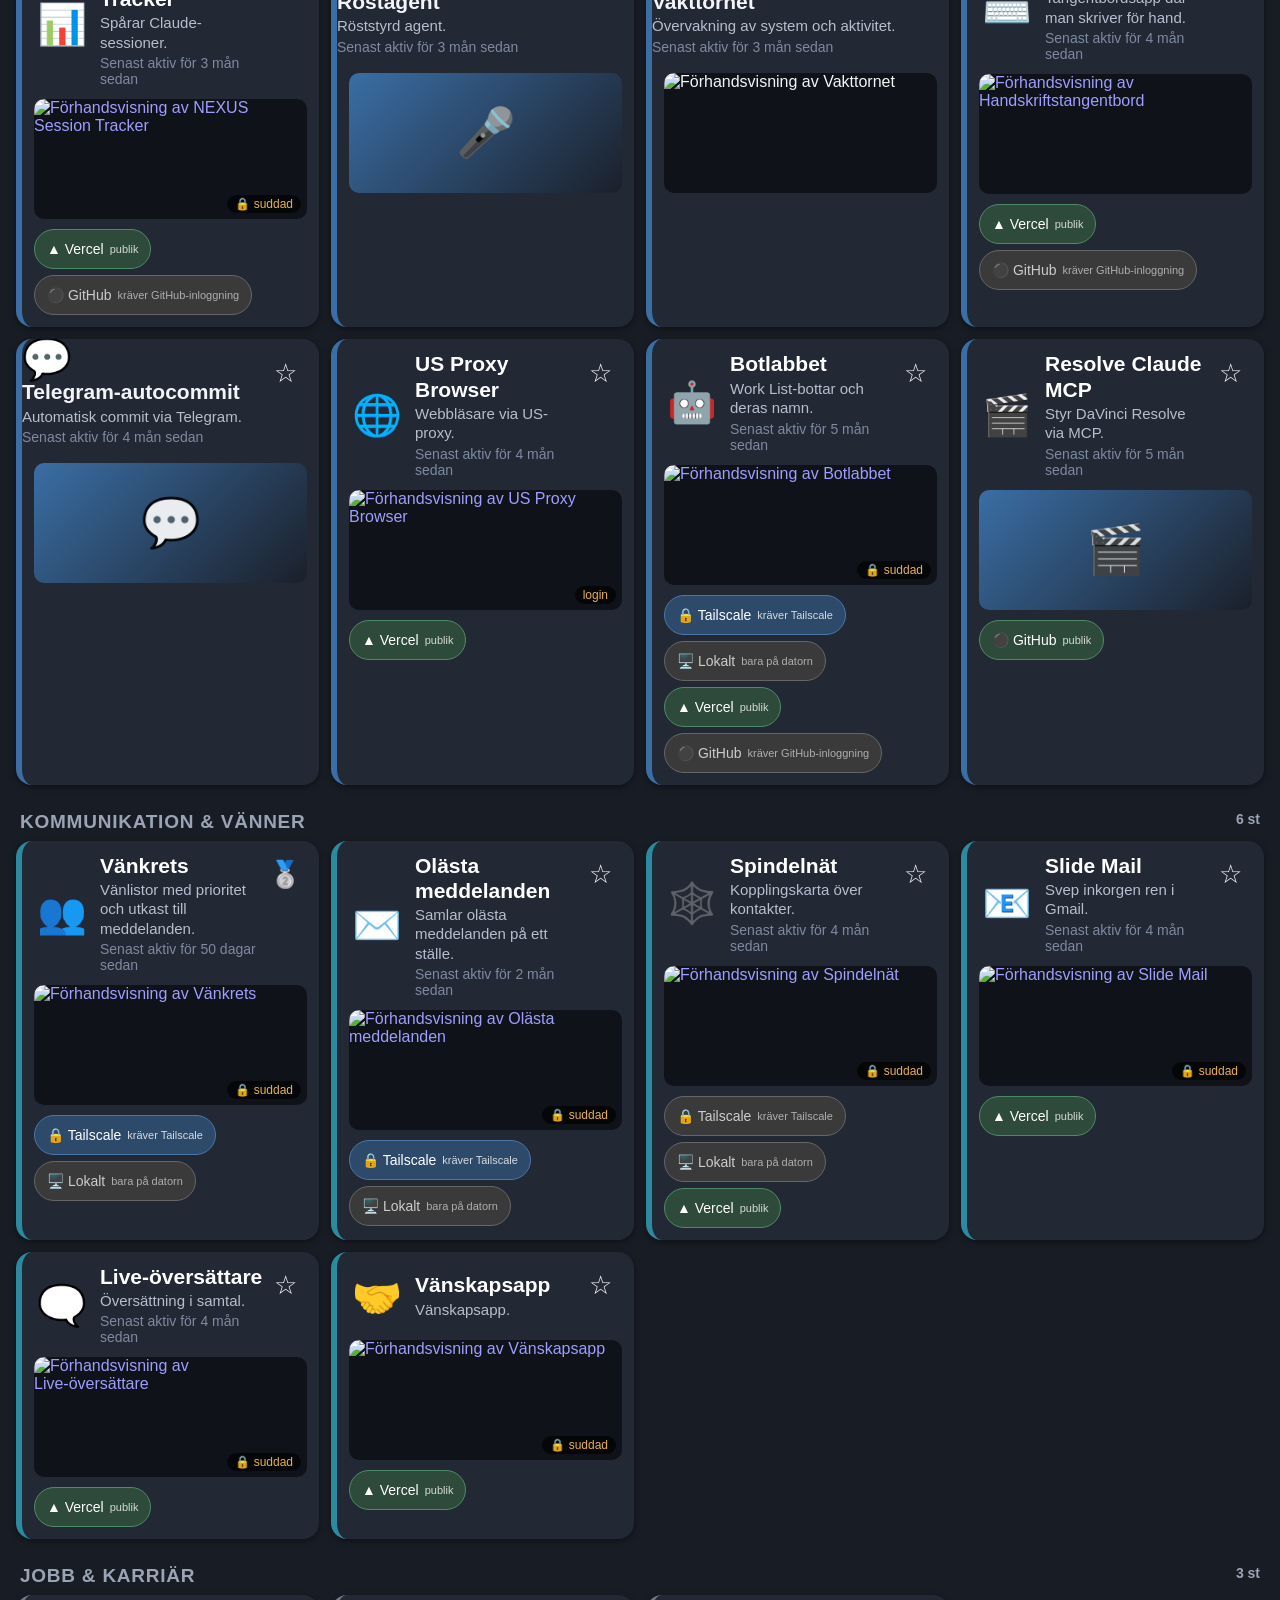
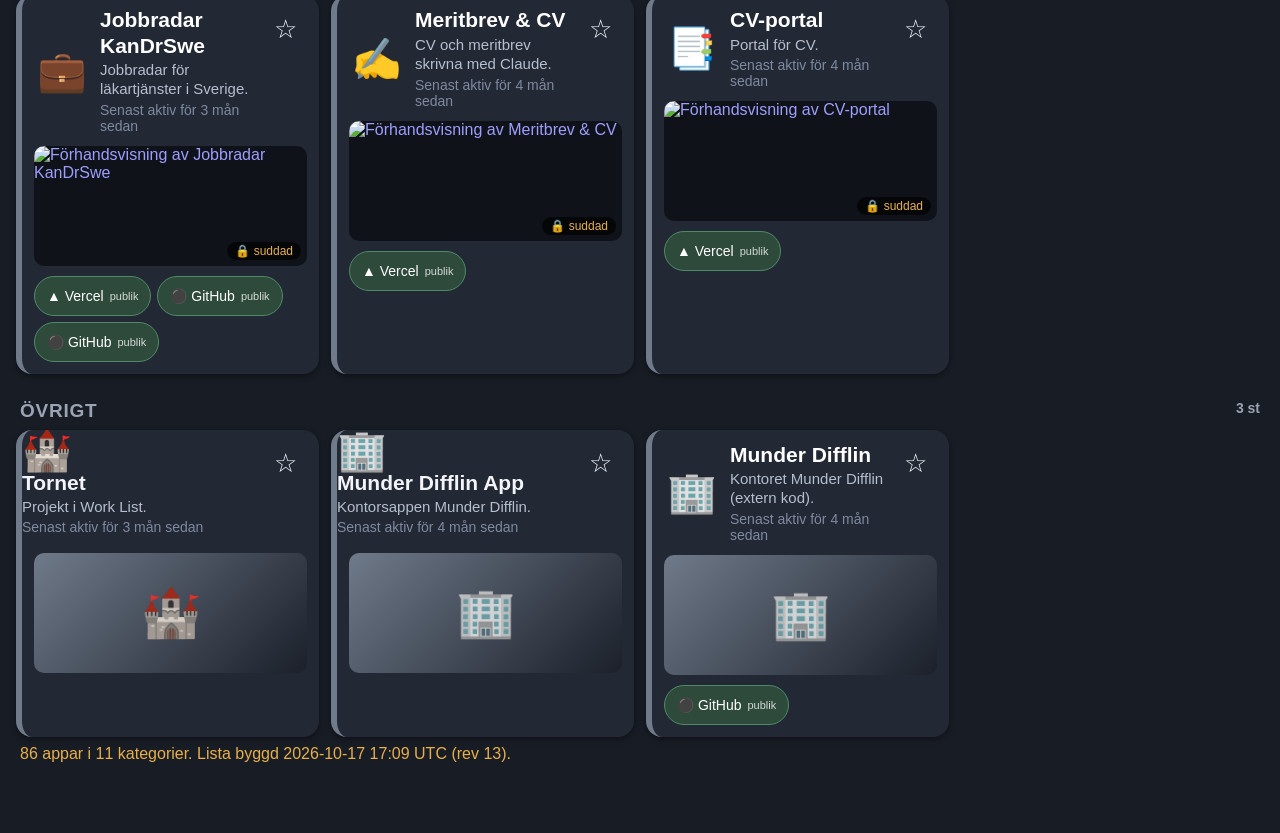
==== commit ccd8d10c: "Hemskärm: anpassning för Galaxy Z Fold 7 (cover, uppfälld, tvåpanelsvy) Co-Authored-By: Claude Sonne" ====
--- a/index.html
+++ b/index.html
@@ -3,7 +3,7 @@
 <head>
 <meta charset="utf-8">
 <title>Hemskärm</title>
-<meta name="viewport" content="width=device-width, initial-scale=1">
+<meta name="viewport" content="width=device-width, initial-scale=1, viewport-fit=cover">
 <meta name="apple-mobile-web-app-capable" content="yes">
 <meta name="mobile-web-app-capable" content="yes">
 <meta name="apple-mobile-web-app-status-bar-style" content="black">
@@ -13,6 +13,7 @@
 <link rel="icon" href="apple-touch-icon.png">
 <link rel="stylesheet" href="style.css?v=3">
 <link rel="stylesheet" href="atgarder.css?v=2">
+<link rel="stylesheet" href="responsiv.css?v=2">
 <style>
 .topp .kn{display:flex;gap:6px;flex-wrap:wrap;justify-content:flex-end}
 .pfilter{display:flex;flex-wrap:wrap;gap:8px;margin:6px 0}
@@ -92,7 +93,7 @@
 </div>
 
 <script src="js/config.js?v=1"></script>
-<script src="js/atgarder.js?v=1"></script>
+<script src="js/atgarder.js?v=2"></script>
 <script src="js/app.js?v=9"></script>
 </body>
 </html>
--- a/responsiv.css
+++ b/responsiv.css
@@ -0,0 +1,37 @@
+/* Skärmstorlekar: Galaxy Z Fold 7 (hopfälld ~360-412 px, uppfälld ~800-990 px, nästan kvadratisk), surfplatta, desktop.
+   iPad (768x1024, 1024x768) är oförändrad: reglerna nedan startar bara <=520 px eller i fold-intervallet. */
+button,a,.fknapp,.liten{touch-action:manipulation}
+.atlist,.atnav,.atsheet{overscroll-behavior:contain}
+.vy{padding-left:max(16px,env(safe-area-inset-left,0px));padding-right:max(16px,env(safe-area-inset-right,0px));padding-bottom:calc(56px + env(safe-area-inset-bottom,0px))}
+.atov{bottom:auto;height:var(--vvh,100%)}
+.atsheet{max-height:calc(var(--vvh,100dvh) * .88)}
+@media (hover:hover){.fknapp:hover,.liten:hover,.atrr:hover{filter:brightness(1.15)}}
+/* hopfälld omslagsskärm och andra smala telefoner */
+@media (max-width:520px){
+  .vy{padding-left:max(12px,env(safe-area-inset-left,0px));padding-right:max(12px,env(safe-area-inset-right,0px))}
+  .verktyg{position:static}
+  .kort .hu .tx,.at-hu .tx{padding-right:60px!important}
+  .at-hu{min-height:128px!important}
+  .atinfo{right:10px;top:64px}
+  .topp{flex-wrap:wrap}
+  .topp .kn{justify-content:flex-start}
+  .atsheet{border-radius:16px 16px 0 0}
+  .atht{font-size:18px}
+}
+/* uppfälld huvudskärm: 3 kolumner, tvåpanelsvy för åtgärder (lista vänster, info höger) */
+@media (min-width:800px) and (max-width:990px) and (min-aspect-ratio:4/5) and (max-aspect-ratio:5/4){
+  .rutnat,.atrecent{grid-template-columns:repeat(auto-fill,minmax(250px,1fr))}
+  .atov{align-items:center}
+  .kort .hu .tx,.at-hu .tx{padding-right:60px!important}
+  .at-hu{min-height:128px!important}
+  .atinfo{right:10px;top:64px}
+  .atsheet.at2{max-width:900px;width:calc(100% - 24px);border-radius:20px}
+}
+.at2body{display:flex;gap:12px;flex:1 1 auto;min-height:0}
+.at2body .atnav{flex:0 0 36%;max-width:320px;overflow-y:auto;-webkit-overflow-scrolling:touch}
+.at2body .atdet{flex:1 1 auto;min-width:0}
+.atnavb{display:block;width:100%;min-height:60px;margin:0 0 8px;padding:8px 12px;text-align:left;border:0;border-left:6px solid #6f7a8a;border-radius:12px;background:#1b202a;color:#f2f4f8;font:inherit;-webkit-appearance:none;appearance:none}
+.atnavb.p-hog{border-left-color:#e53935}.atnavb.p-normal{border-left-color:#e8b04b}
+.atnavb.pa{background:#2b3a52;outline:2px solid #4a86d0}
+.atnavt{display:block;font-size:16px;font-weight:800;overflow-wrap:anywhere}
+.atnavs{display:block;font-size:12px;color:#9aa4b5;margin-top:2px}
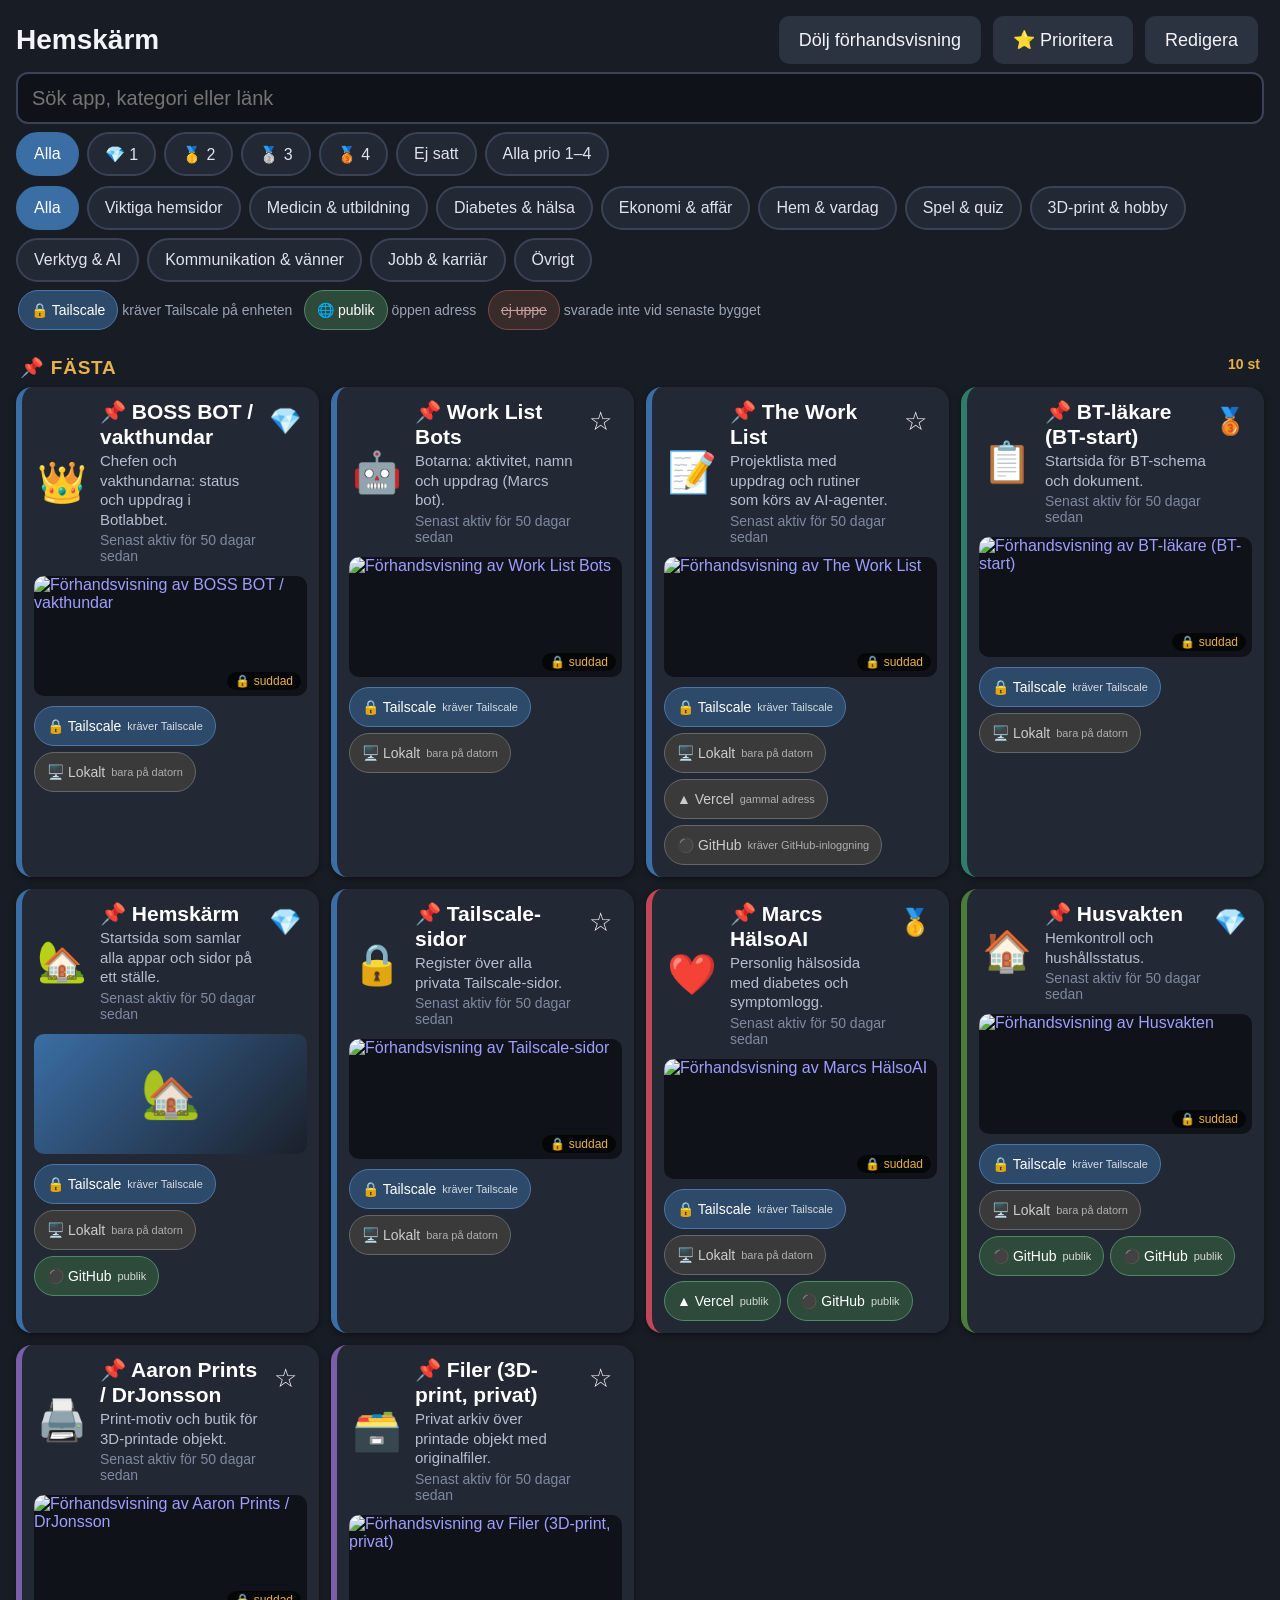
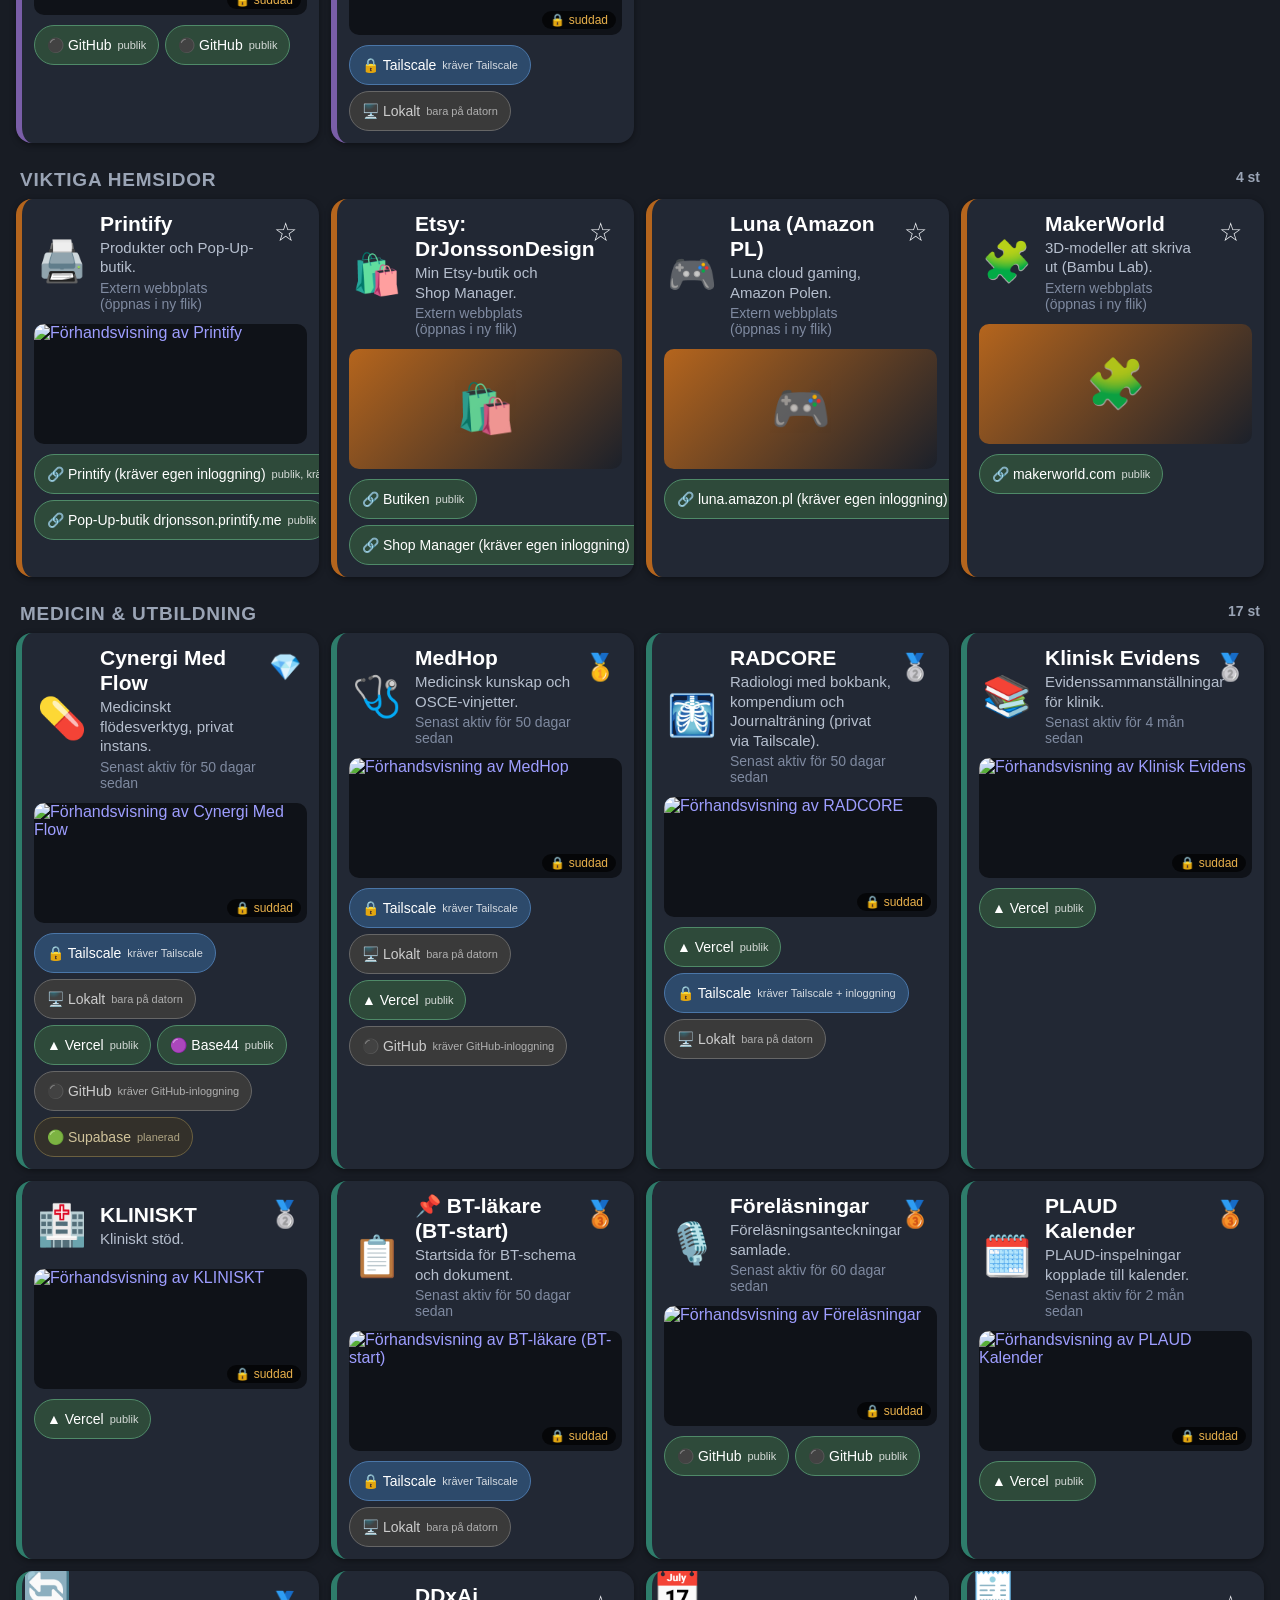
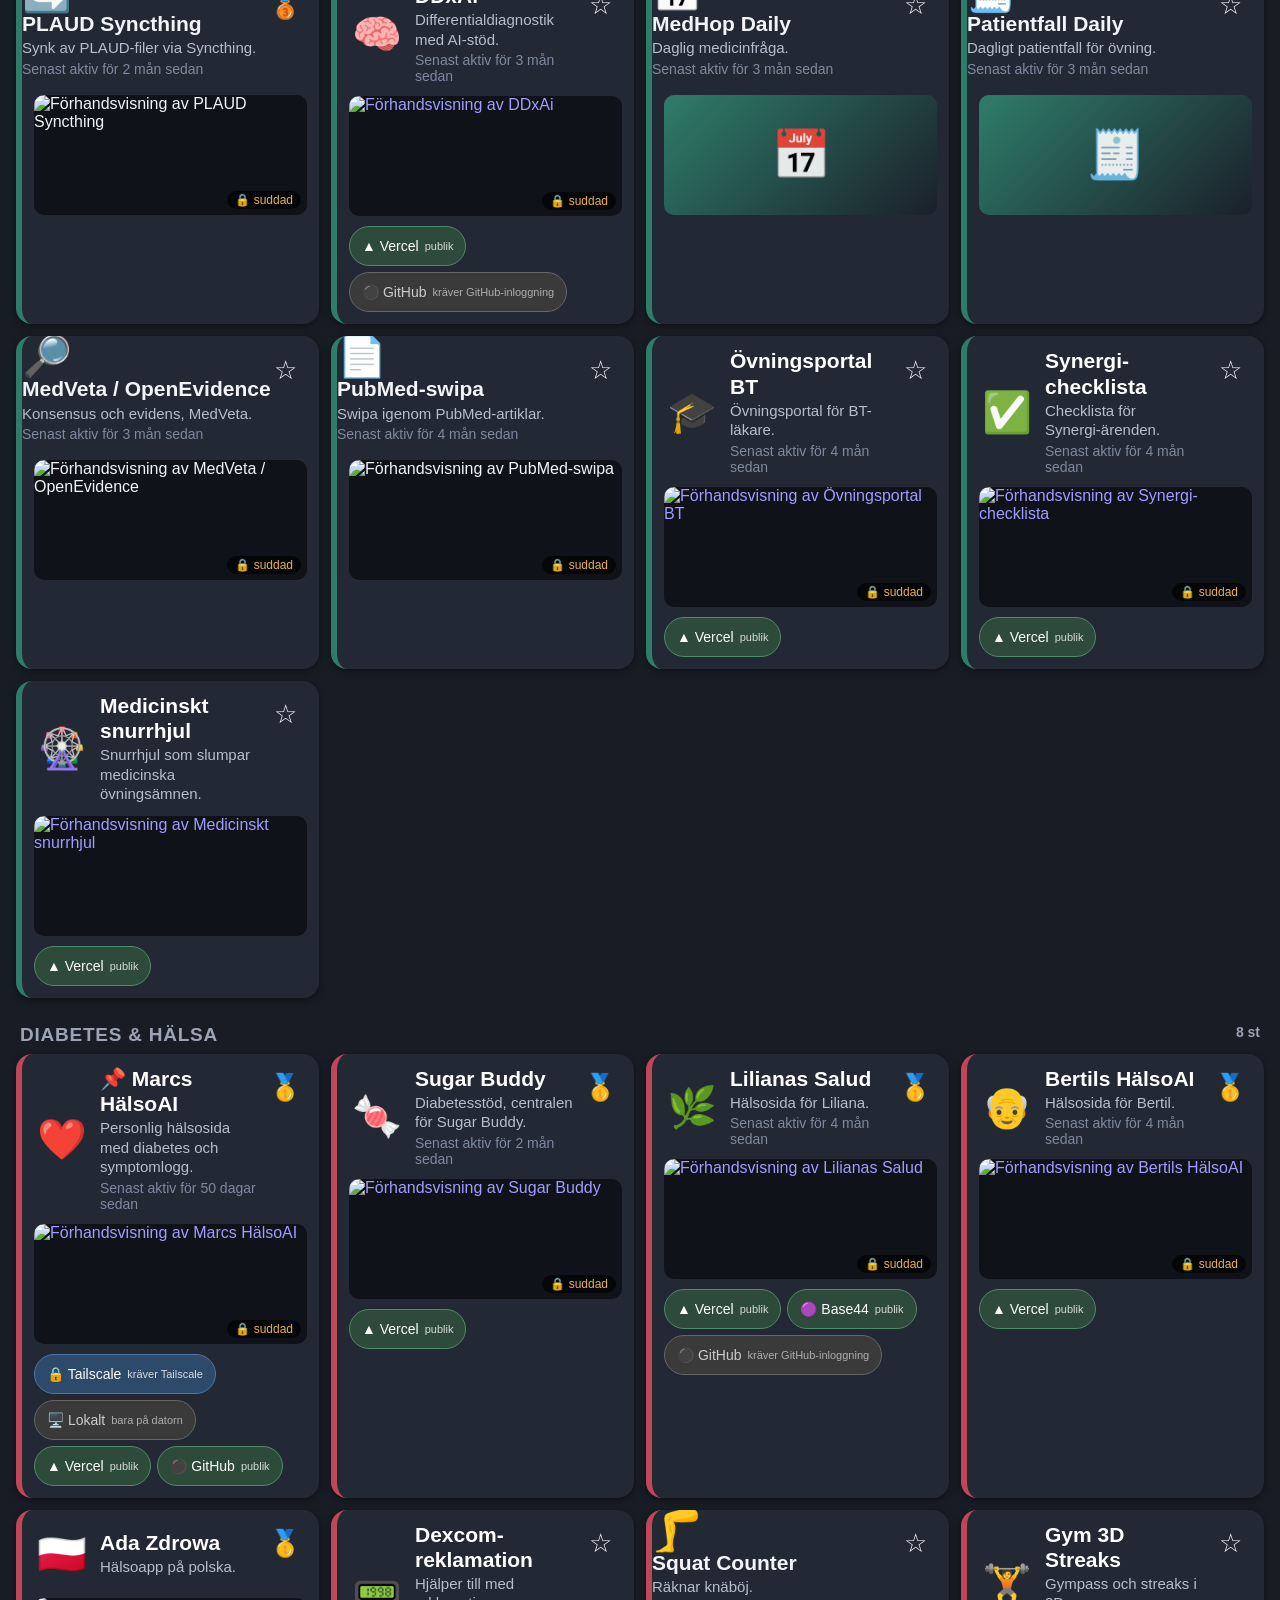
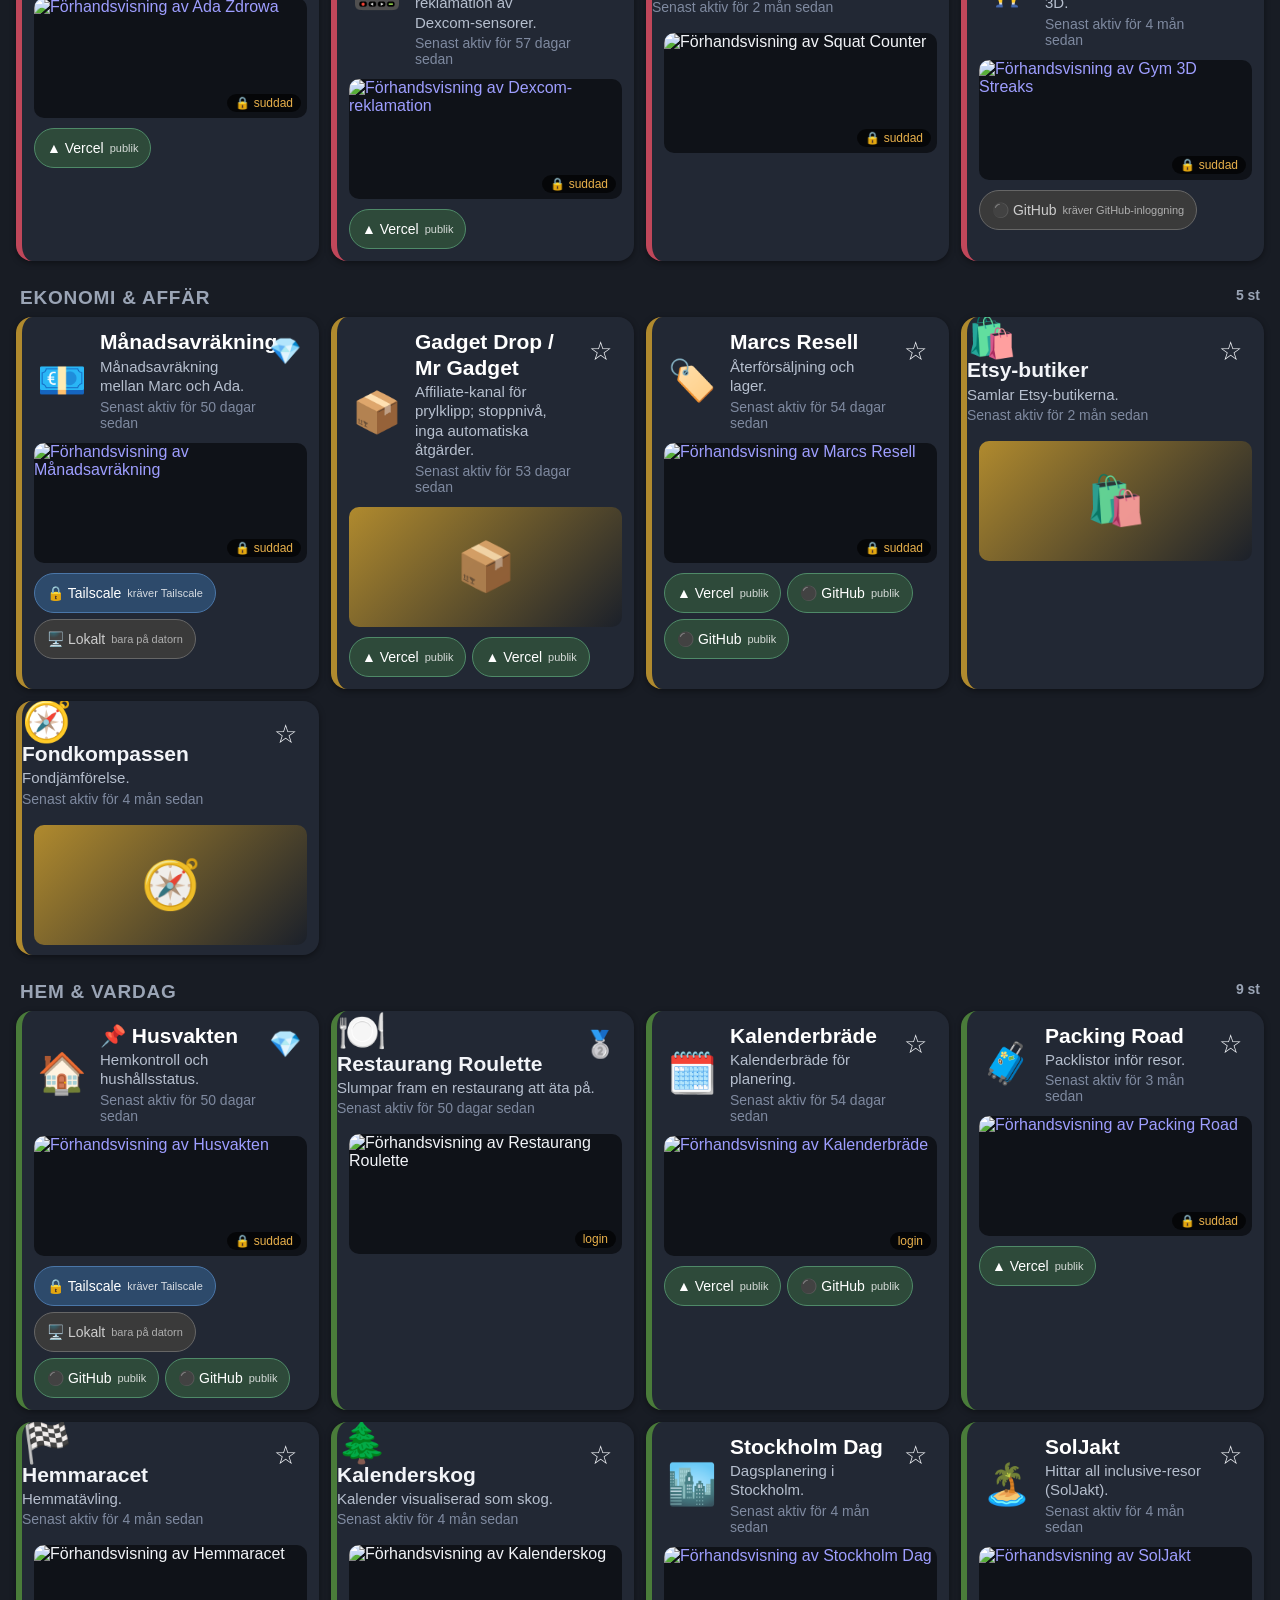
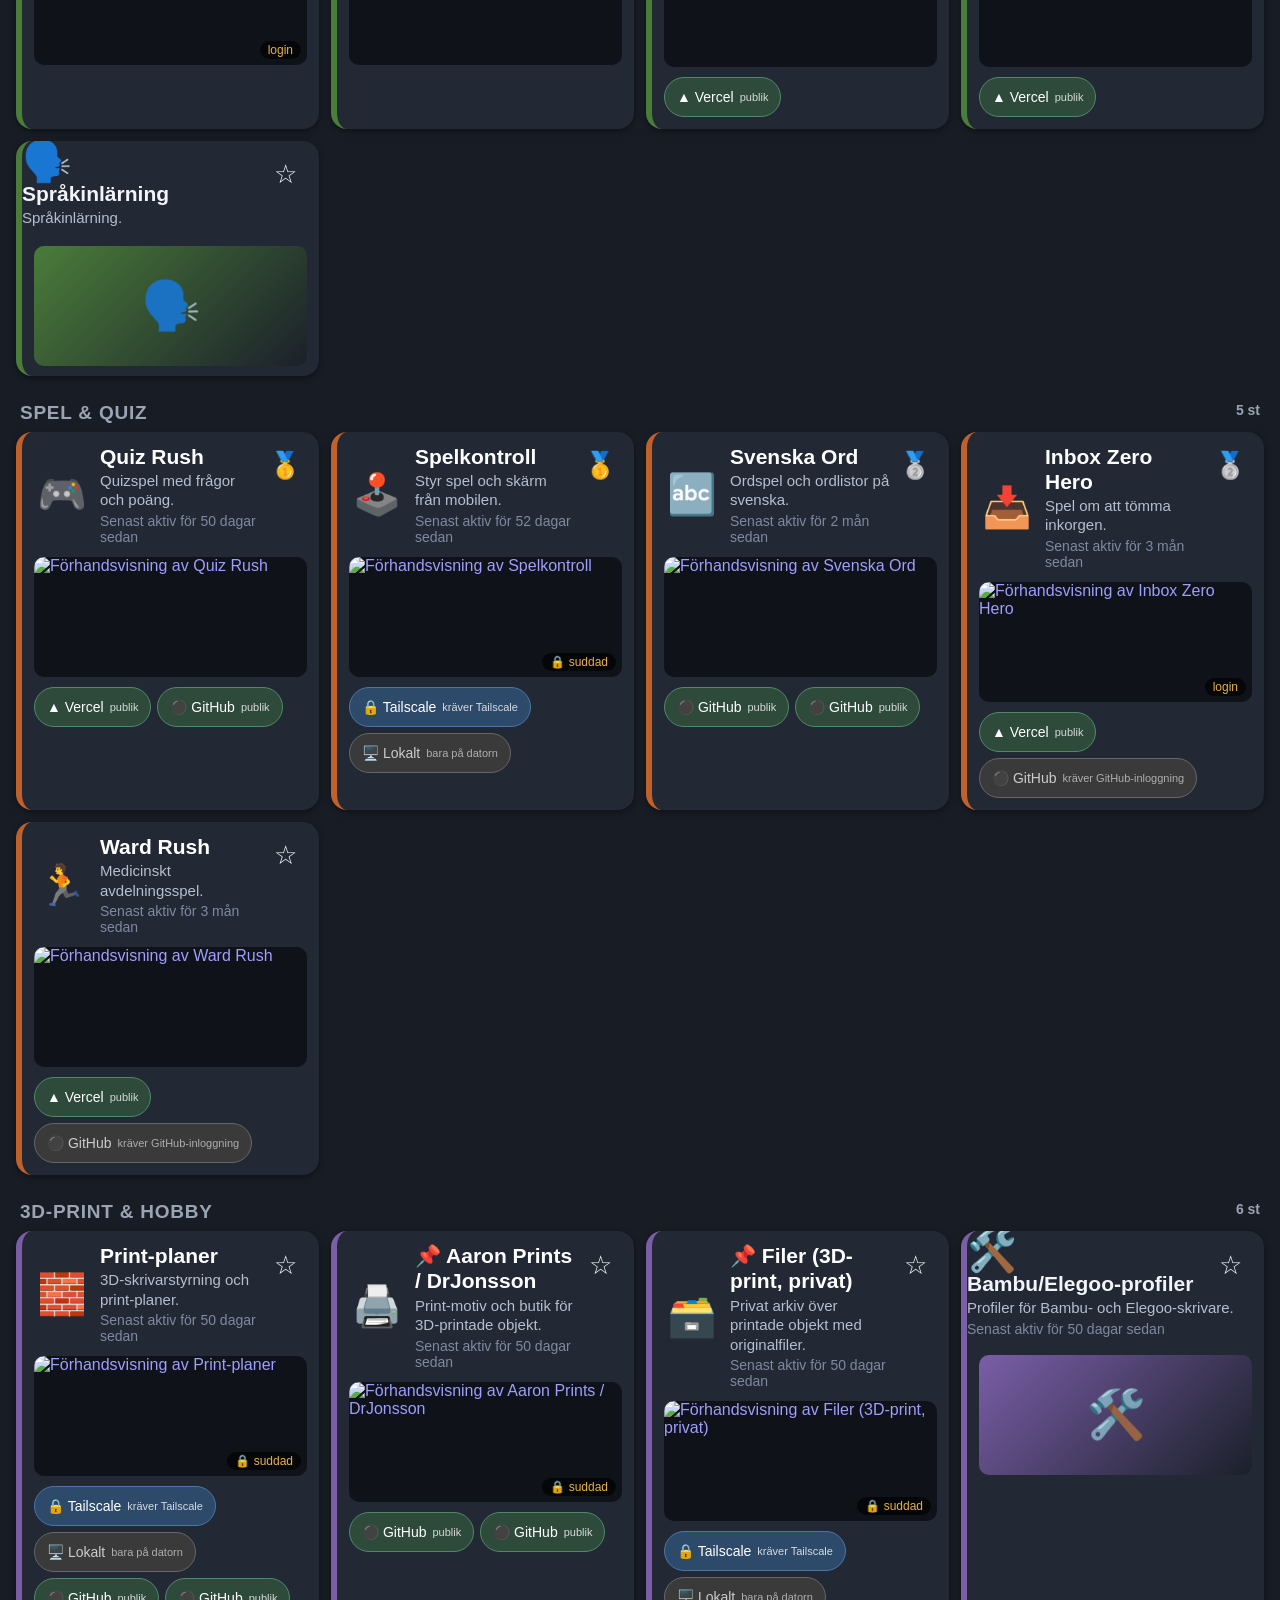
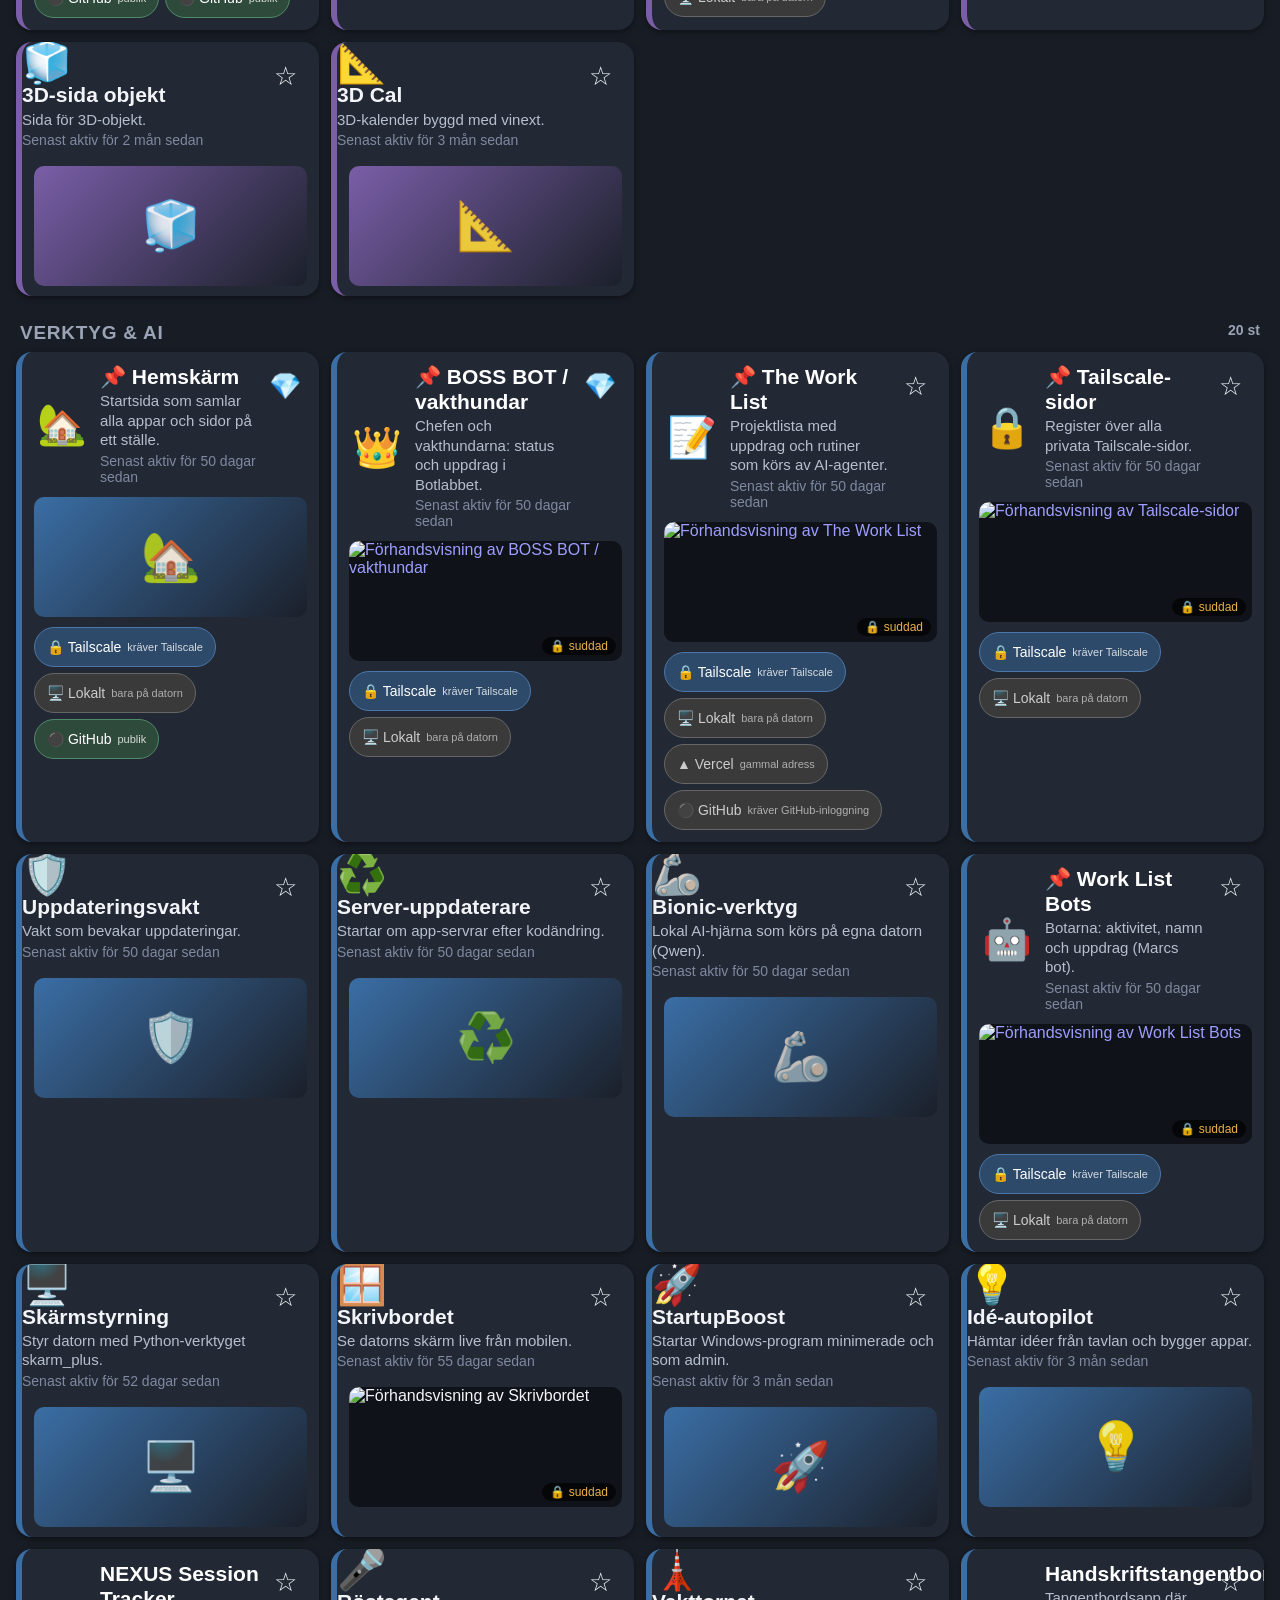
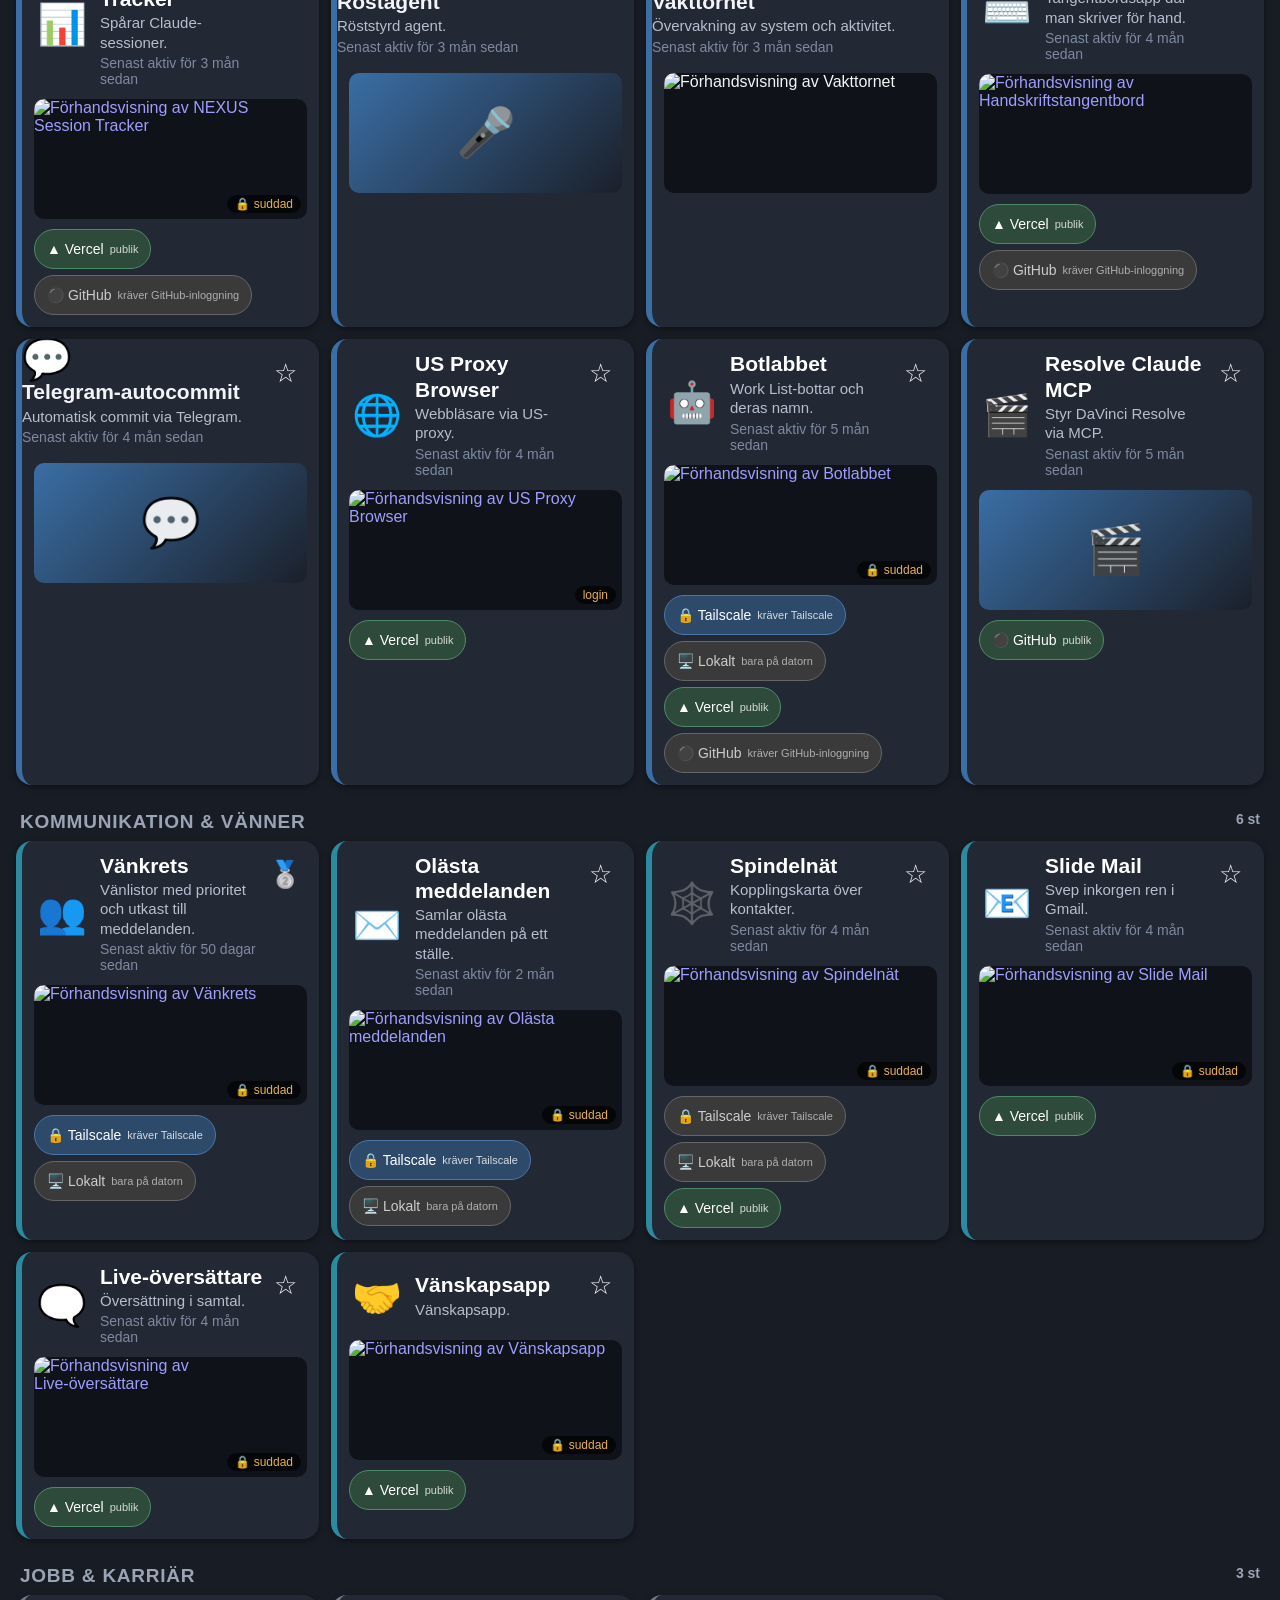
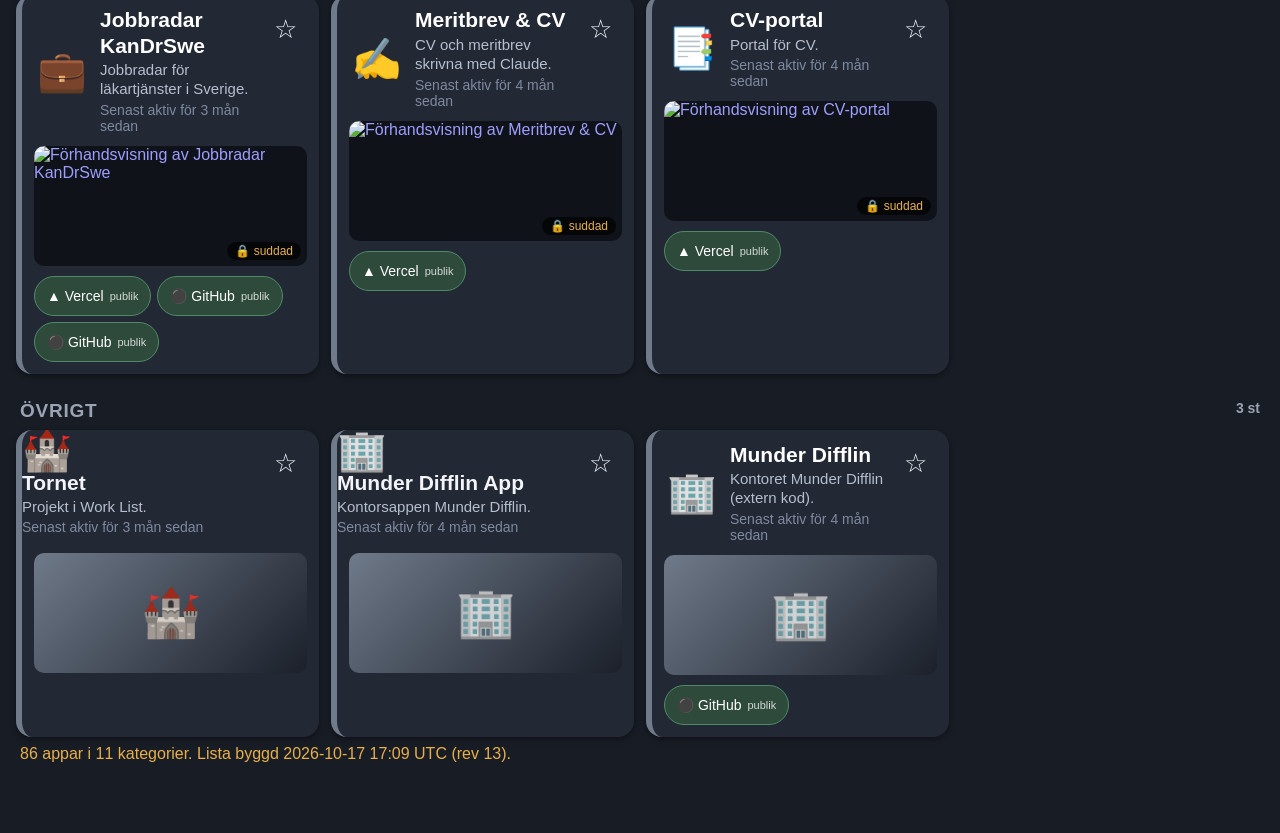
==== commit 5d263aaf: "Hemskärm: länkchips kan visa egen etikett (visa_etikett) och Tailscale+inloggning Opt-in visa_etiket" ====
--- a/index.html
+++ b/index.html
@@ -94,6 +94,6 @@
 
 <script src="js/config.js?v=1"></script>
 <script src="js/atgarder.js?v=2"></script>
-<script src="js/app.js?v=9"></script>
+<script src="js/app.js?v=10"></script>
 </body>
 </html>
